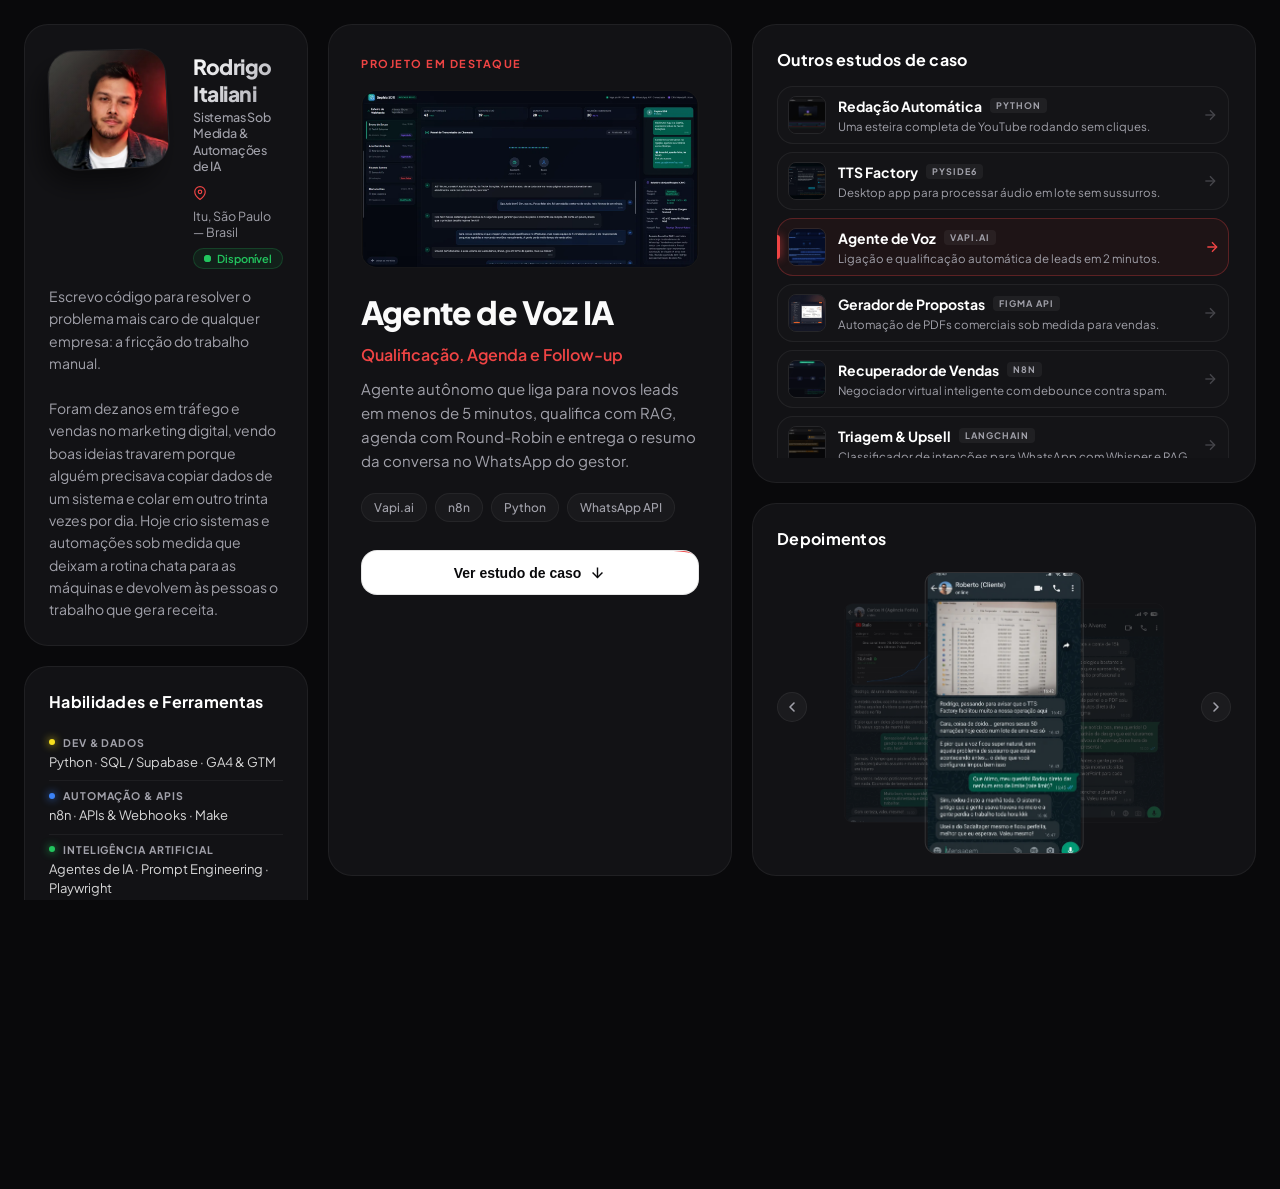
==== index.html @ a57cb8bc "cta: removidos os botoes de simulador dos cases; WhatsApp como acao unica Os 6 estudos de caso fecha" ====
<!DOCTYPE html>
<html lang="pt-BR">
<head>
    <meta charset="UTF-8">
    <meta name="viewport" content="width=device-width, initial-scale=1.0">
    <meta name="description" content="Rodrigo Italiani — desenvolvedor de automações de IA e sistemas sob medida. De Itu, São Paulo.">
    <title>Rodrigo Italiani | Automações de IA & Sistemas sob Medida</title>

    <!-- Open Graph (preview no LinkedIn, WhatsApp etc.) -->
    <meta property="og:type" content="website">
    <meta property="og:url" content="https://rodrigoitaliani.github.io/portfolio/">
    <meta property="og:title" content="Rodrigo Italiani | Automações de IA & Sistemas sob Medida">
    <meta property="og:description" content="Crio sistemas e automações que tiram o trabalho repetitivo da frente da sua equipe. Estudos de caso reais, com bastidores e métricas.">
    <meta property="og:image" content="https://rodrigoitaliani.github.io/portfolio/assets/og-image.png">
    <meta property="og:image:width" content="1200">
    <meta property="og:image:height" content="630">
    <meta property="og:locale" content="pt_BR">

    <!-- Twitter Card -->
    <meta name="twitter:card" content="summary_large_image">
    <meta name="twitter:title" content="Rodrigo Italiani | Automações de IA & Sistemas sob Medida">
    <meta name="twitter:description" content="Crio sistemas e automações que tiram o trabalho repetitivo da frente da sua equipe.">
    <meta name="twitter:image" content="https://rodrigoitaliani.github.io/portfolio/assets/og-image.png">

    <!-- Favicon -->
    <link rel="icon" type="image/svg+xml" href="assets/favicon.svg">
    <link rel="canonical" href="https://rodrigoitaliani.github.io/portfolio/">

    <!-- Google Fonts -->
    <link rel="preconnect" href="https://fonts.googleapis.com">
    <link rel="preconnect" href="https://fonts.gstatic.com" crossorigin>
    <link href="https://fonts.googleapis.com/css2?family=Plus+Jakarta+Sans:wght@300;400;500;600;700;800&display=swap" rel="stylesheet">

    <!-- Local Stylesheet -->
    <link rel="stylesheet" href="index.css">
</head>
<body>
    <!-- Subtle Animated Background Grid (Deactivated) -->
    <!-- <div class="grid-backdrop"></div> -->

    <!-- Light Pillar Background (Deactivated) -->
    <!--
    <div class="light-pillars">
        <div class="pillar"></div>
        <div class="pillar"></div>
        <div class="pillar"></div>
        <div class="pillar"></div>
        <div class="pillar"></div>
    </div>
    -->

    <!-- Letter Glitch Background -->
    <canvas id="bg-glitch-canvas" class="bg-glitch"></canvas>
    <div class="glow-effect" id="cursor-glow"></div>

    <main class="bento-container" id="main-bento">

        <!-- ================= LEFT COLUMN — QUEM SOU ================= -->
        <section class="bento-column left-column">

            <!-- Card 1: Polaroid Profile, Bio & Origin -->
            <div class="bento-card card-profile" id="card-profile">
                <div class="profile-top">
                    <div class="ios-avatar-wrapper">
                        <img src="assets/avatar.webp" alt="Rodrigo Italiani" class="ios-avatar" id="img-avatar" width="400" height="400">
                        <div class="ios-avatar-gloss"></div>
                    </div>
                    <div class="profile-headline">
                        <h1 class="profile-name">Rodrigo Italiani</h1>
                        <p class="profile-tagline">Sistemas Sob Medida &amp; Automações de IA</p>
                        <div class="profile-origin">
                            <svg class="icon-pin" viewBox="0 0 24 24" fill="none" stroke="currentColor" stroke-width="2">
                                <path d="M21 10c0 7-9 13-9 13s-9-6-9-13a9 9 0 0 1 18 0z"></path>
                                <circle cx="12" cy="10" r="3"></circle>
                            </svg>
                            <span>Itu, São Paulo — Brasil</span>
                            <span class="availability-badge" id="badge-avail">
                                <span class="pulse-dot"></span>
                                Disponível
                            </span>
                        </div>
                    </div>
                </div>
                <p class="profile-bio">
                    Escrevo código para resolver o problema mais caro de qualquer empresa: a fricção do trabalho manual.
                    <br><br>
                    Foram dez anos em tráfego e vendas no marketing digital, vendo boas ideias travarem porque alguém precisava copiar dados de um sistema e colar em outro trinta vezes por dia. Hoje crio sistemas e automações sob medida que deixam a rotina chata para as máquinas e devolvem às pessoas o trabalho que gera receita.
                </p>
            </div>

            <!-- Card 2: Skills & Stack (direto, sem barrinhas) -->
            <div class="bento-card card-skills" id="card-skills">
                <div class="card-head">
                    <h3 class="card-title">Habilidades e Ferramentas</h3>
                </div>
                <div class="skills-rows">
                    <div class="skill-row">
                        <span class="skill-row-label"><span class="skill-dot" style="--dot: #F7DF1E;"></span>Dev &amp; Dados</span>
                        <span class="skill-row-items">Python · SQL / Supabase · GA4 &amp; GTM</span>
                    </div>
                    <div class="skill-row">
                        <span class="skill-row-label"><span class="skill-dot" style="--dot: #3B82F6;"></span>Automação &amp; APIs</span>
                        <span class="skill-row-items">n8n · APIs &amp; Webhooks · Make</span>
                    </div>
                    <div class="skill-row">
                        <span class="skill-row-label"><span class="skill-dot" style="--dot: #22C55E;"></span>Inteligência Artificial</span>
                        <span class="skill-row-items">Agentes de IA · Prompt Engineering · Playwright</span>
                    </div>
                </div>
            </div>

            <!-- Card 3: CTA — contato direto -->
            <div class="bento-card card-cta" id="card-cta">
                <h3 class="cta-title">Quer automatizar sua operação?</h3>
                <p class="cta-subtitle">Pare de desperdiçar horas com tarefas repetitivas. Me chama.</p>
                <div class="cta-actions">
                    <a href="https://wa.me/5511987429611" target="_blank" rel="noopener noreferrer" class="btn btn-premium btn-premium-green" id="btn-wa">
                        <canvas class="btn-matrix-canvas" id="wa-btn-canvas"></canvas>
                        <div class="btn-vignette"></div>
                        <svg class="btn-border-svg" viewBox="0 0 100 100" preserveAspectRatio="none">
                            <rect x="0" y="0" width="100%" height="100%" rx="12" fill="none" pathLength="100" />
                        </svg>
                        <span class="btn-content">
                            <svg class="icon-btn" viewBox="0 0 24 24" fill="currentColor">
                                <path d="M17.472 14.382c-.297-.149-1.758-.867-2.03-.967-.273-.099-.471-.148-.67.15-.197.297-.767.966-.94 1.164-.173.199-.347.223-.644.075-.297-.15-1.255-.463-2.39-1.475-.883-.788-1.48-1.761-1.653-2.059-.173-.297-.018-.458.13-.606.134-.133.298-.347.446-.52.149-.174.198-.298.298-.497.099-.198.05-.371-.025-.52-.075-.149-.669-1.612-.916-2.207-.242-.579-.487-.5-.669-.51-.173-.008-.371-.01-.57-.01-.198 0-.52.074-.792.372-.272.297-1.04 1.016-1.04 2.479 0 1.462 1.065 2.875 1.213 3.074.149.198 2.096 3.2 5.077 4.487.709.306 1.262.489 1.694.625.712.227 1.36.195 1.871.118.571-.085 1.758-.719 2.006-1.413.248-.694.248-1.289.173-1.413-.074-.124-.272-.198-.57-.347m-5.421 7.403h-.004a9.87 9.87 0 01-5.031-1.378l-.361-.214-3.741.982.998-3.648-.235-.374a9.86 9.86 0 01-1.51-5.26c.001-5.45 4.436-9.884 9.888-9.884 2.64 0 5.122 1.03 6.988 2.898a9.825 9.825 0 012.893 6.994c-.003 5.45-4.437 9.884-9.885 9.884m8.413-18.297A11.815 11.815 0 0012.05 0C5.495 0 .16 5.335.157 11.892c0 2.096.547 4.142 1.588 5.945L0 24l6.335-1.662c1.746.953 3.71 1.455 5.703 1.456h.008c6.554 0 11.89-5.335 11.893-11.893a11.821 11.821 0 00-3.48-8.413z"></path>
                            </svg>
                            Conversar no WhatsApp
                        </span>
                    </a>
                    <div class="cta-secondary">
                        <a href="mailto:rodrigoitaliani@gmail.com" class="btn btn-ghost" id="btn-email-cta">
                            <svg class="icon-btn" viewBox="0 0 24 24" fill="none" stroke="currentColor" stroke-width="2">
                                <rect x="2" y="4" width="20" height="16" rx="2"></rect>
                                <path d="m22 7-10 5L2 7"></path>
                            </svg>
                            E-mail
                        </a>
                        <a href="https://www.linkedin.com/in/rodrigo-italiani/" target="_blank" rel="noopener noreferrer" class="btn btn-ghost" id="btn-linkedin">
                            <svg class="icon-btn" viewBox="0 0 24 24" fill="currentColor">
                                <path d="M19 0h-14c-2.761 0-5 2.239-5 5v14c0 2.761 2.239 5 5 5h14c2.762 0 5-2.239 5-5v-14c0-2.761-2.238-5-5-5zm-11 19h-3v-11h3v11zm-1.5-12.268c-.966 0-1.75-.779-1.75-1.75s.784-1.75 1.75-1.75 1.75.779 1.75 1.75-.784 1.75-1.75 1.75zm13.5 12.268h-3v-5.604c0-3.368-4-3.113-4 0v5.604h-3v-11h3v1.765c1.396-2.586 7-2.777 7 2.476v6.759z"></path>
                            </svg>
                            LinkedIn
                        </a>
                    </div>
                </div>
            </div>

        </section>

        <!-- ================= MIDDLE COLUMN (CANVAS) ================= -->
        <section class="bento-column middle-column">

            <!-- Main Interactive Canvas Card -->
            <div class="bento-card card-showcase" id="card-showcase">

                <!-- 1. FEATURED SHOWCASE VIEWER (Default State) -->
                <div class="showcase-content-wrapper" id="showcase-viewer">
                    <div class="showcase-tag">PROJETO EM DESTAQUE</div>

                    <div class="showcase-body">
                        <div class="showcase-visual img-zoom-wrapper">
                            <img src="assets/agente_sdr.webp" alt="Agente de Voz IA UI Mockup" id="showcase-hero-img" class="hero-showcase-img">
                            <div class="zoom-overlay-btn">
                                <svg viewBox="0 0 24 24" fill="none" stroke="currentColor" stroke-width="2" stroke-linecap="round" stroke-linejoin="round"><circle cx="11" cy="11" r="8"></circle><line x1="21" y1="21" x2="16.65" y2="16.65"></line><line x1="11" y1="8" x2="11" y2="14"></line><line x1="8" y1="11" x2="14" y2="11"></line></svg>
                            </div>
                        </div>

                        <div class="showcase-info">
                            <h2 class="showcase-title" id="showcase-title">Agente de Voz IA</h2>
                            <p class="showcase-subtitle" id="showcase-subtitle">Qualificação, Agenda e Follow-up</p>
                            <p class="showcase-desc" id="showcase-desc">
                                Agente autônomo que liga para novos leads em menos de 5 minutos, qualifica com RAG, agenda com Round-Robin e entrega o resumo da conversa no WhatsApp do gestor.
                            </p>

                            <div class="showcase-meta">
                                <span class="meta-pill" id="meta-tech1">Vapi.ai</span>
                                <span class="meta-pill" id="meta-tech2">n8n</span>
                                <span class="meta-pill" id="meta-tech3">Python</span>
                                <span class="meta-pill" id="meta-tech4">WhatsApp API</span>
                            </div>

                            <button class="btn btn-premium btn-premium-red" id="btn-open-case" data-current-project="agente_sdr">
                                <canvas class="btn-matrix-canvas" id="case-btn-canvas"></canvas>
                                <div class="btn-vignette"></div>
                                <svg class="btn-border-svg" viewBox="0 0 100 100" preserveAspectRatio="none">
                                    <rect x="0" y="0" width="100%" height="100%" rx="12" fill="none" pathLength="100" />
                                </svg>
                                <span class="btn-content">
                                    Ver estudo de caso
                                    <svg class="icon-arrow" viewBox="0 0 24 24" fill="none" stroke="currentColor" stroke-width="2">
                                        <line x1="12" y1="5" x2="12" y2="19"></line>
                                        <polyline points="5 12 12 19 19 12"></polyline>
                                    </svg>
                                </span>
                            </button>
                        </div>
                    </div>
                </div>

                <!-- 2. CASE STUDY READER (Expanded State - Substack Style) -->
                <div class="case-study-reader" id="case-study-reader" style="display: none;">
                    <div class="reader-header">
                        <button class="btn-back" id="btn-close-case">
                            <svg class="icon-back" viewBox="0 0 24 24" fill="none" stroke="currentColor" stroke-width="2.5">
                                <line x1="19" y1="12" x2="5" y2="12"></line>
                                <polyline points="12 19 5 12 12 5"></polyline>
                            </svg>
                            Voltar ao painel
                        </button>
                        <span class="reader-publication">Estudos de Caso • Rodrigo</span>
                    </div>

                    <article class="reader-article" id="reader-article-content">
                        <!-- Case Study Content Injected Dynamically by JS from Templates below -->
                    </article>
                </div>

            </div>

        </section>

        <!-- ================= RIGHT COLUMN — PROVA ================= -->
        <section class="bento-column right-column">

            <!-- Card 4: Other Case Studies Directory -->
            <div class="bento-card card-projects-list" id="card-projects-list">
                <h3 class="card-title">Outros estudos de caso</h3>

                <div class="projects-feed">

                    <!-- Item 0: Redação de YouTube -->
                    <div class="project-item" data-project-id="redacao_youtube" id="item-redacao">
                        <div class="project-thumb">
                            <img src="assets/narrator_bot.webp" loading="lazy" decoding="async" alt="Thumbnail Redação de YouTube">
                            <div class="thumb-glow" style="--thumb-color: #10B981;"></div>
                        </div>
                        <div class="project-meta-info">
                            <div class="project-header">
                                <h4 class="project-name">Redação Automática</h4>
                                <span class="project-microtag">Python</span>
                            </div>
                            <p class="project-summary">Uma esteira completa de YouTube rodando sem cliques.</p>
                        </div>
                        <svg class="project-arrow" viewBox="0 0 24 24" fill="none" stroke="currentColor" stroke-width="2">
                            <line x1="5" y1="12" x2="19" y2="12"></line>
                            <polyline points="12 5 19 12 12 19"></polyline>
                        </svg>
                    </div>

                    <!-- Item 1: TTS Factory -->
                    <div class="project-item" data-project-id="tts_factory" id="item-tts">
                        <div class="project-thumb">
                            <img src="assets/tts_factory.webp" loading="lazy" decoding="async" alt="Thumbnail TTS Factory">
                            <div class="thumb-glow" style="--thumb-color: #EF4444;"></div>
                        </div>
                        <div class="project-meta-info">
                            <div class="project-header">
                                <h4 class="project-name">TTS Factory</h4>
                                <span class="project-microtag">PySide6</span>
                            </div>
                            <p class="project-summary">Desktop app para processar áudio em lote sem sussurros.</p>
                        </div>
                        <svg class="project-arrow" viewBox="0 0 24 24" fill="none" stroke="currentColor" stroke-width="2">
                            <line x1="5" y1="12" x2="19" y2="12"></line>
                            <polyline points="12 5 19 12 12 19"></polyline>
                        </svg>
                    </div>

                    <!-- Item 2: Agente de Voz SDR (Active by default) -->
                    <div class="project-item active" data-project-id="agente_sdr" id="item-narrator">
                        <div class="project-thumb">
                            <img src="assets/agente_sdr.webp" loading="lazy" decoding="async" alt="Thumbnail Agente de Voz SDR">
                            <div class="thumb-glow" style="--thumb-color: #3B82F6;"></div>
                        </div>
                        <div class="project-meta-info">
                            <div class="project-header">
                                <h4 class="project-name">Agente de Voz</h4>
                                <span class="project-microtag">Vapi.ai</span>
                            </div>
                            <p class="project-summary">Ligação e qualificação automática de leads em 2 minutos.</p>
                        </div>
                        <svg class="project-arrow" viewBox="0 0 24 24" fill="none" stroke="currentColor" stroke-width="2">
                            <line x1="5" y1="12" x2="19" y2="12"></line>
                            <polyline points="12 5 19 12 12 19"></polyline>
                        </svg>
                    </div>

                    <!-- Item 3: Gerador de Propostas -->
                    <div class="project-item" data-project-id="gerador_propostas" id="item-propostas">
                        <div class="project-thumb">
                            <img src="assets/gerador_propostas.webp" loading="lazy" decoding="async" alt="Thumbnail Gerador de Propostas">
                            <div class="thumb-glow" style="--thumb-color: #F24E1E;"></div>
                        </div>
                        <div class="project-meta-info">
                            <div class="project-header">
                                <h4 class="project-name">Gerador de Propostas</h4>
                                <span class="project-microtag">Figma API</span>
                            </div>
                            <p class="project-summary">Automação de PDFs comerciais sob medida para vendas.</p>
                        </div>
                        <svg class="project-arrow" viewBox="0 0 24 24" fill="none" stroke="currentColor" stroke-width="2">
                            <line x1="5" y1="12" x2="19" y2="12"></line>
                            <polyline points="12 5 19 12 12 19"></polyline>
                        </svg>
                    </div>

                    <!-- Item 4: Recuperador Inteligente de Vendas Abandonadas -->
                    <div class="project-item" data-project-id="recuperador_vendas" id="item-recuperador">
                        <div class="project-thumb">
                            <img src="assets/recuperador_vendas.webp" loading="lazy" decoding="async" alt="Thumbnail Recuperador de Vendas">
                            <div class="thumb-glow" style="--thumb-color: #EF4444;"></div>
                        </div>
                        <div class="project-meta-info">
                            <div class="project-header">
                                <h4 class="project-name">Recuperador de Vendas</h4>
                                <span class="project-microtag">n8n</span>
                            </div>
                            <p class="project-summary">Negociador virtual inteligente com debounce contra spam.</p>
                        </div>
                        <svg class="project-arrow" viewBox="0 0 24 24" fill="none" stroke="currentColor" stroke-width="2">
                            <line x1="5" y1="12" x2="19" y2="12"></line>
                            <polyline points="12 5 19 12 12 19"></polyline>
                        </svg>
                    </div>

                    <!-- Item 5: IA de Triagem de Suporte e Upsell -->
                    <div class="project-item" data-project-id="ia_suporte_upsell" id="item-suporte">
                        <div class="project-thumb">
                            <img src="assets/ia_suporte_upsell.webp" loading="lazy" decoding="async" alt="Thumbnail IA de Triagem e Upsell">
                            <div class="thumb-glow" style="--thumb-color: #F59E0B;"></div>
                        </div>
                        <div class="project-meta-info">
                            <div class="project-header">
                                <h4 class="project-name">Triagem &amp; Upsell</h4>
                                <span class="project-microtag">LangChain</span>
                            </div>
                            <p class="project-summary">Classificador de intenções para WhatsApp com Whisper e RAG.</p>
                        </div>
                        <svg class="project-arrow" viewBox="0 0 24 24" fill="none" stroke="currentColor" stroke-width="2">
                            <line x1="5" y1="12" x2="19" y2="12"></line>
                            <polyline points="12 5 19 12 12 19"></polyline>
                        </svg>
                    </div>

                </div>
            </div>

            <!-- Card 5: Testimonials Carousel (prints reais) -->
            <div class="bento-card card-testimonials" id="card-testimonials">
                <div class="card-head">
                    <h3 class="card-title">Depoimentos</h3>
                </div>

                <!--
                  Para adicionar/trocar um depoimento: duplique um ".testi-slide" com
                  <img src="assets/depoimento_N.webp" alt="..." loading="lazy">.
                  Prints verticais aparecem inteiros (object-fit: contain). Clique no central abre o lightbox.
                -->
                <div class="testi-carousel" id="testi-carousel" aria-label="Carrossel de depoimentos">
                    <button class="testi-nav" id="testi-prev" aria-label="Depoimento anterior">
                        <svg viewBox="0 0 24 24" fill="none" stroke="currentColor" stroke-width="2.4" stroke-linecap="round" stroke-linejoin="round"><polyline points="15 18 9 12 15 6"></polyline></svg>
                    </button>
                    <div class="testi-stage" id="testi-stage">
                        <div class="testi-slide">
                            <img src="assets/depoimento_1.webp" alt="Depoimento de cliente 1" loading="lazy">
                        </div>
                        <div class="testi-slide">
                            <img src="assets/depoimento_2.webp" alt="Depoimento de cliente 2" loading="lazy">
                        </div>
                        <div class="testi-slide">
                            <img src="assets/depoimento_3.webp" alt="Depoimento de cliente 3" loading="lazy">
                        </div>
                        <div class="testi-slide">
                            <img src="assets/depoimento_4.webp" alt="Depoimento de cliente 4" loading="lazy">
                        </div>
                    </div>
                    <button class="testi-nav" id="testi-next" aria-label="Próximo depoimento">
                        <svg viewBox="0 0 24 24" fill="none" stroke="currentColor" stroke-width="2.4" stroke-linecap="round" stroke-linejoin="round"><polyline points="9 18 15 12 9 6"></polyline></svg>
                    </button>
                </div>
            </div>

        </section>

    </main>

    <!-- ================= LIGHTBOX (depoimentos ampliados) ================= -->
    <div class="lightbox" id="lightbox" aria-hidden="true">
        <button class="lightbox-close" id="lightbox-close" aria-label="Fechar">&times;</button>
        <img src="" alt="Depoimento ampliado" id="lightbox-img">
    </div>

    <!-- ================= FLOATING QUICK CONTACT (mobile speed-dial) ================= -->
    <div class="fab-contact" id="fab-contact">
        <div class="fab-actions">
            <a href="https://www.linkedin.com/in/rodrigo-italiani/" target="_blank" rel="noopener noreferrer" class="fab-action fab-linkedin">
                <svg viewBox="0 0 24 24" fill="currentColor"><path d="M19 0h-14c-2.761 0-5 2.239-5 5v14c0 2.761 2.239 5 5 5h14c2.762 0 5-2.239 5-5v-14c0-2.761-2.238-5-5-5zm-11 19h-3v-11h3v11zm-1.5-12.268c-.966 0-1.75-.779-1.75-1.75s.784-1.75 1.75-1.75 1.75.779 1.75 1.75-.784 1.75-1.75 1.75zm13.5 12.268h-3v-5.604c0-3.368-4-3.113-4 0v5.604h-3v-11h3v1.765c1.396-2.586 7-2.777 7 2.476v6.759z"></path></svg>
                LinkedIn
            </a>
            <a href="mailto:rodrigoitaliani@gmail.com" class="fab-action fab-email">
                <svg viewBox="0 0 24 24" fill="none" stroke="currentColor" stroke-width="2"><rect x="2" y="4" width="20" height="16" rx="2"></rect><path d="m22 7-10 5L2 7"></path></svg>
                E-mail
            </a>
            <a href="https://wa.me/5511987429611" target="_blank" rel="noopener noreferrer" class="fab-action fab-whatsapp">
                <svg viewBox="0 0 24 24" fill="currentColor"><path d="M17.472 14.382c-.297-.149-1.758-.867-2.03-.967-.273-.099-.471-.148-.67.15-.197.297-.767.966-.94 1.164-.173.199-.347.223-.644.075-.297-.15-1.255-.463-2.39-1.475-.883-.788-1.48-1.761-1.653-2.059-.173-.297-.018-.458.13-.606.134-.133.298-.347.446-.52.149-.174.198-.298.298-.497.099-.198.05-.371-.025-.52-.075-.149-.669-1.612-.916-2.207-.242-.579-.487-.5-.669-.51-.173-.008-.371-.01-.57-.01-.198 0-.52.074-.792.372-.272.297-1.04 1.016-1.04 2.479 0 1.462 1.065 2.875 1.213 3.074.149.198 2.096 3.2 5.077 4.487.709.306 1.262.489 1.694.625.712.227 1.36.195 1.871.118.571-.085 1.758-.719 2.006-1.413.248-.694.248-1.289.173-1.413-.074-.124-.272-.198-.57-.347m-5.421 7.403h-.004a9.87 9.87 0 01-5.031-1.378l-.361-.214-3.741.982.998-3.648-.235-.374a9.86 9.86 0 01-1.51-5.26c.001-5.45 4.436-9.884 9.888-9.884 2.64 0 5.122 1.03 6.988 2.898a9.825 9.825 0 012.893 6.994c-.003 5.45-4.437 9.884-9.885 9.884m8.413-18.297A11.815 11.815 0 0012.05 0C5.495 0 .16 5.335.157 11.892c0 2.096.547 4.142 1.588 5.945L0 24l6.335-1.662c1.746.953 3.71 1.455 5.703 1.456h.008c6.554 0 11.89-5.335 11.893-11.893a11.821 11.821 0 00-3.48-8.413z"></path></svg>
                WhatsApp
            </a>
        </div>
        <button class="fab-toggle" id="fab-toggle" aria-label="Contato rápido" aria-expanded="false">
            <svg class="fab-icon-open" viewBox="0 0 24 24" fill="none" stroke="currentColor" stroke-width="2" stroke-linecap="round" stroke-linejoin="round"><path d="M21 11.5a8.38 8.38 0 0 1-.9 3.8 8.5 8.5 0 0 1-7.6 4.7 8.38 8.38 0 0 1-3.8-.9L3 21l1.9-5.7a8.38 8.38 0 0 1-.9-3.8 8.5 8.5 0 0 1 4.7-7.6 8.38 8.38 0 0 1 3.8-.9h.5a8.48 8.48 0 0 1 8 8v.5z"></path></svg>
            <svg class="fab-icon-close" viewBox="0 0 24 24" fill="none" stroke="currentColor" stroke-width="2.4" stroke-linecap="round" stroke-linejoin="round"><line x1="18" y1="6" x2="6" y2="18"></line><line x1="6" y1="6" x2="18" y2="18"></line></svg>
        </button>
    </div>

    <!-- ================= CASE STUDIES TEMPLATES (HTML only, for JS rendering) ================= -->

    <!-- Template 0: Redação de YouTube -->
    <template id="template-case-redacao_youtube">
        <h2 class="article-title">Uma redação de YouTube rodando com zero pessoas (e o que eu aprendi fazendo essa loucura)</h2>
        <div class="article-meta">Estudo de Caso • Automação de Conteúdo • 6 min de leitura</div>

        <p>Se você já tentou manter um canal ativo no YouTube, sabe que o processo é um moedor de carne. Antes do vídeo ir pro ar, tem que acontecer um monte de coisa chata ao mesmo tempo. Você precisa minerar o tema, escrever um roteiro que preste, gravar a narração, caçar ou gerar imagens que façam sentido, jogar tudo numa timeline, rezar pro editor não travar e, depois de tudo, ainda ler os comentários pra ver se alguém xingou sua mãe.</p>

        <p>Geralmente, isso é trabalho para uma redação de cinco ou seis pessoas. Só que eu fazia tudo isso sozinho, três vezes por semana, no grito.</p>

        <p>Obviamente, minha cabeça pifou. Eu estava quase pirando, sem grana para contratar uma equipe e cansado de passar madrugadas arrastando faixa de áudio em timeline de editor. Então fiz o que qualquer programador teimoso faria: comecei a escrever scripts em Python para automatizar minhas próprias tarefas. O resultado foi um monstro que hoje roda sozinho enquanto eu cuido da minha vida.</p>

        <h3>1. Limpando a matéria-prima (Chega de copiar e colar)</h3>
        <p>A primeira parte chata era a pesquisa. Passar horas copiando transcrições de vídeos de referência, limpando formatação quebrada e organizando tudo no Bloco de Notas é um trabalho burro.</p>
        <p>Montei um script simples. Agora, eu só jogo uma lista de links lá dentro. O sistema puxa o áudio, extrai a transcrição de tudo de uma vez, limpa o lixo e me entrega a matéria-prima mastigada. Aquela tarde inteira que eu perdia fazendo trabalho de estagiário virou um processo de 30 segundos em background.</p>

        <h3>2. O Creative Writer e a técnica do "Bathetic Drop"</h3>
        <p>Roteiro escrito por IA pura é insuportável. Você abre o ChatGPT, pede um roteiro e ele te cospe aquele texto engessado que parece panfleto de imobiliária ou post chato de LinkedIn corporativo. <em>"Em um mundo cada vez mais digital..."</em> — convenhamos, ninguém aguenta isso. O espectador fecha o vídeo nos primeiros 5 segundos.</p>
        <p>Para contornar isso, criei um agente em Python (o <strong>Creative Writer</strong>) rodando com a API do Gemini, mas enchi o bicho de regras de copywriting humano:</p>
        <ul>
            <li><strong>Bathetic Drop</strong>: É um truque narrativo onde o roteiro constrói um clima super dramático e sério para, de repente, dar uma rasteira no espectador com uma quebra irônica ou uma piada meio cínica. Mantém o cérebro da pessoa acordado.</li>
            <li><strong>Frases Curtas (Audio-First)</strong>: Roteiro de vídeo é feito para ser ouvido, não lido. O agente escreve com pausas pensadas para a respiração da voz sintética, sem palavras difíceis ou construções simétricas perfeitas.</li>
        </ul>

        <h3>3. A batalha contra o "bug do sussurro" no áudio</h3>
        <p>A narração foi o meu maior quebra-cabeça. Eu queria usar as vozes ultra-realistas do Gemini, mas caí em duas armadilhas: a API bloqueia quem manda o roteiro inteiro de uma vez (rate limit) e, de vez em quando, a IA simplesmente cismava em sussurrar o roteiro, parecendo um psicopata de filme de terror gótico.</p>
        <p>Pra domar esse comportamento, criei um programinha desktop em <strong>PySide6 e SQLite</strong> chamado <strong>TTS Factory</strong>.</p>
        <ul>
            <li><strong>Chunking Semântico</strong>: Fatia o roteiro em pedaços pequenos de 400 palavras para não engasgar.</li>
            <li><strong>Delay Cirúrgico</strong>: Enfia um delay de 35 segundos entre cada pedaço. É o tempo exato para respeitar o limite da API sem nunca tomar um bloqueio na testa.</li>
            <li><strong>Prompt Anti-Sussurro</strong>: Injeta uma instrução de sistema em inglês (<em>“Read aloud in a cynical and friendly manner. Do not whisper.”</em>), usando a voz <em>Sadaltager</em> e temperatura em 1.4 para simular as oscilações naturais da fala.</li>
        </ul>

        <h3>4. Playwright para automatizar o que "não dava" para automatizar</h3>
        <p>Configurar a voz da IA manualmente todo santo dia é um porre. Entrar no site, fazer login no Google, selecionar a voz Sadaltager, desligar o recurso "Thinking" (para não pagar por processamento à toa) e ligar o tom "Affective" toma um tempo precioso.</p>
        <p>Para matar essa etapa, escrevi o <strong>Narrator Bot</strong> usando <strong>Playwright</strong>. É um robô que roda silenciosamente em background. Ele usa um perfil de navegador salvo localmente, entra no AI Studio, faz os cliques chatos em milissegundos, cola o roteiro gerado pelo Creative Writer, baixa o áudio e fecha a janela.</p>

        <h3>5. Imagens com a mesma cara e montagem sem abrir o Premiere</h3>
        <p>Canais de IA costumam parecer uma colcha de retalhos horrorosa. Uma foto realista, depois um desenho 3D, depois um vetor flat. Fica muito amador.</p>
        <p>No meu sistema, o agente que escreve o roteiro também cospe os prompts das imagens estruturados em JSON, forçando o mesmo estilo visual (tipo <em>vintage photographic style, grainy 35mm</em>). Todas as imagens bebem da mesma fonte estética. Depois, o <strong>FFmpeg</strong> roda um script de terminal que pega a narração, o lote de imagens geradas, a trilha sonora e costura tudo matematicamente. O vídeo sai pronto, editado e renderizado.</p>

        <h3>6. O ciclo de feedback que ninguém constrói</h3>
        <p>Fazer vídeo pro YouTube e não ouvir a audiência é jogar dinheiro no lixo. Mas convenhamos, passar horas lendo centenas de comentários para extrair dados é um saco. Fechei o ciclo de um jeito inteligente: um script roda de tempos em tempos raspando os comentários dos vídeos novos. Outro script de IA tabula esses textos e tenta entender: onde a galera cansou? O que querem ver no próximo?</p>
        <p>Toda segunda-feira de manhã, um relatório simples cai no meu e-mail dizendo o que funcionou e o que deu errado. A esteira aprende com a própria audiência. O próximo roteiro sempre nasce melhor que o anterior.</p>

        <div class="metrics-grid">
            <div class="metric-card">
                <div class="metric-value">6 → 0</div>
                <div class="metric-label">Pessoas necessárias na redação diária</div>
            </div>
            <div class="metric-card">
                <div class="metric-value">15s</div>
                <div class="metric-label">De setup manual do áudio (era 10 minutos)</div>
            </div>
            <div class="metric-card">
                <div class="metric-value">R$ 0,00</div>
                <div class="metric-label">De custo de narração em 90% dos vídeos</div>
            </div>
        </div>

        <div class="article-cta-box">
            <h4>Seu processo repetitivo deveria ser código</h4>
            <p>Seja para eliminar cliques manuais ou economizar milhares de reais na sua operação, eu crio soluções e esteiras de automação sob medida.</p>
            <div style="display: flex; gap: 12px; flex-wrap: wrap; margin-top: 15px;">
                <a href="https://wa.me/5511987429611" target="_blank" rel="noopener noreferrer" class="btn btn-primary" style="background: linear-gradient(135deg, #EF4444, #DC2626); border: none; color: #fff; box-shadow: 0 4px 15px rgba(239, 68, 68, 0.25);">Fazer meu projeto sob medida</a>
            </div>
        </div>
    </template>

    <!-- Template 1: TTS Factory -->
    <template id="template-case-tts_factory">
        <h2 class="article-title">O app desktop que doma voz de IA: sem bloqueio de API, sem sussurro, sem babá</h2>
        <div class="article-meta">Estudo de Caso • Ferramenta Desktop • 4 min de leitura</div>

        <p>Esse projeto nasceu dentro da minha esteira de YouTube (o outro estudo de caso aqui do lado). Lá, a narração era o elo mais frágil da corrente. A API de voz do Gemini trava se você manda texto demais de uma vez. E de vez em quando ela resolve sussurrar o roteiro inteiro, como um vilão de filme B.</p>

        <p>Eu precisava de áudio confiável, em lote, três vezes por semana. Babá de script não era opção. Então peguei a gambiarra que rodava no terminal e transformei num produto de verdade.</p>

        <figure class="article-figure">
            <img src="assets/tts_factory.webp" alt="Painel Desktop do TTS Factory">
            <figcaption>Interface do TTS Factory: design escuro premium feito em PySide6 rodando localmente.</figcaption>
        </figure>

        <h3>O problema, em uma frase</h3>
        <p>A API de Text-to-Speech do Gemini tem limite de requisições por minuto. E se o bloco de texto chega com quebras confusas ou pontuação estranha, o modelo começa a narrar em tom de sussurro dramático. Num canal que vive de retenção, um áudio sussurrado mata o vídeo.</p>

        <h3>O que o TTS Factory faz</h3>
        <p>Construí o aplicativo em <strong>Python, PySide6 e SQLite</strong>. Ele roda local, na máquina de quem usa, e resolve o problema em quatro frentes:</p>
        <ul>
            <li><strong>Chunking de 400 palavras:</strong> O app analisa o roteiro e o divide em blocos exatos, sem nunca cortar uma frase ao meio.</li>
            <li><strong>Delay anti-bloqueio:</strong> Um timer assíncrono espera 35 segundos entre cada bloco. Com isso, roteiros gigantes passam pela API sem esbarrar no limite uma única vez.</li>
            <li><strong>Prompt anti-sussurro:</strong> Instruções de sistema injetadas automaticamente em cada requisição seguram o tom da voz no lugar. O áudio sai claro e consistente do primeiro ao último bloco.</li>
            <li><strong>Histórico em SQLite:</strong> Cada geração fica registrada. Se a exportação falhar no bloco 17, você retoma do bloco 17, não do zero.</li>
        </ul>

        <blockquote>
            Você cola um roteiro de 10.000 palavras, clica em rodar e vai tomar um café. O arquivo sai consolidado, pronto para a edição.
        </blockquote>

        <h3>Métricas de Impacto</h3>
        <div class="metrics-grid">
            <div class="metric-card">
                <div class="metric-value">0%</div>
                <div class="metric-label">Falhas por limite de requisições</div>
            </div>
            <div class="metric-card">
                <div class="metric-value">1 clique</div>
                <div class="metric-label">Do roteiro colado ao áudio final</div>
            </div>
            <div class="metric-card">
                <div class="metric-value">10k+</div>
                <div class="metric-label">Palavras processadas por execução</div>
            </div>
        </div>

        <div class="article-cta-box">
            <h4>Tem um processo que vive quebrando na sua operação?</h4>
            <p>Eu construo a ferramenta sob medida que segura ele no lugar: desktop, web ou rodando em background, do jeito que a sua equipe precisa.</p>
            <div style="display: flex; gap: 12px; flex-wrap: wrap; margin-top: 15px;">
                <a href="https://wa.me/5511987429611" target="_blank" rel="noopener noreferrer" class="btn btn-primary" style="background: linear-gradient(135deg, #EF4444, #DC2626); border: none; color: #fff; box-shadow: 0 4px 15px rgba(239, 68, 68, 0.25);">Fazer meu projeto sob medida</a>
            </div>
        </div>
    </template>

    <!-- Template 2: Agente de Voz SDR -->
    <template id="template-case-agente_sdr">
        <h2 class="article-title">O dia em que troquei o telemarketing chato por uma IA que liga para o cliente em 2 minutos (e o inferno do "Alô... Alô?")</h2>
        <div class="article-meta">Estudo de Caso • Voice AI SDR &amp; Lead Management • 6 min de leitura</div>

        <p>Se você vende serviços ou produtos de ticket mais alto, sabe que o tempo é o seu ativo mais escasso.</p>

        <p>Se um potencial cliente preenche o formulário do seu site demonstrando interesse e você liga para ele em menos de 5 minutos, a chance de fechar o negócio é alta. Se você demorar uma hora, ele provavelmente já voltou a trabalhar, esqueceu quem você é ou fechou com o concorrente que atendeu primeiro. É a física simples da venda.</p>

        <p>O problema é que sua equipe de vendas não pode viver colada no telefone esperando o formulário apitar. Eles estão em reuniões, almoçando ou focados em fechar contratos.</p>

        <p>Para resolver essa fricção, desenhei um sistema que faz o trabalho chato e cansativo de qualificação em minutos, deixando para os humanos apenas a parte de negociar e assinar o contrato.</p>

        <figure class="article-figure">
            <img src="assets/agente_sdr.webp" alt="Interface de controle do agente de voz">
            <figcaption>Visualização integrada do fluxo: transcrições de chamada em tempo real, distribuição na agenda dos vendedores e relatórios automáticos.</figcaption>
        </figure>

        <h3>A Arquitetura do Sistema</h3>
        <p>Em vez de criar algo complexo demais para o próprio bem, dividi a engrenagem em cinco etapas diretas:</p>
        <ul>
            <li><strong>O Gatilho:</strong> Assim que o formulário do site é enviado, o <strong>n8n</strong> (que atua como os tubos de conexão dos dados) captura o lead e aciona o motor de telefonia.</li>
            <li><strong>A Ligação via Vapi.ai + Groq:</strong> A API da Vapi liga para o número do cliente em menos de 2 minutos. Usei o modelo Llama 3 rodando nos servidores da Groq para garantir que a latência (o tempo que a IA leva para processar a fala e responder) ficasse abaixo de <strong>800 milissegundos</strong>. Qualquer atraso maior do que isso faz a ligação parecer aquele delay irritante de chamada internacional de TV, e o cliente desliga na hora.</li>
            <li><strong>Qualificação RAG:</strong> A IA tem acesso a um banco de dados de conhecimento da empresa (RAG). Ela não inventa respostas. Ela explica o serviço de forma simples, ouve as necessidades do lead e avalia se ele atende aos critérios mínimos de orçamento e perfil.</li>
            <li><strong>Distribuição Round-Robin (Python):</strong> Se o lead é qualificado, o agente avisa o cliente que vai agendar um horário com um especialista. Um script em Python bate na API do Google Calendar, analisa a carga de trabalho de cada vendedor e reserva a sala de reunião no calendário do vendedor disponível da vez.</li>
            <li><strong>O Relatório de Inteligência:</strong> A gravação e a transcrição da chamada são lidas pelo Claude 3.5 Sonnet, que resume a conversa no modelo BANT (Orçamento, Autoridade, Necessidade e Tempo) e envia um relatório formatado direto no WhatsApp do dono da empresa.</li>
        </ul>

        <blockquote>
            O tempo médio para a primeira ligação após o lead entrar no site caiu para menos de 5 minutos, com latência de conversa abaixo de 800 ms.
        </blockquote>

        <h3>Os Bastidores e as Cicatrizes do Desenvolvimento</h3>
        <p>Qualquer um que diga que implementar IA de voz é "só apertar um botão" nunca tentou fazer uma rodar no mundo real. Tive que resolver três problemas que quase arruinaram o projeto:</p>
        <p><strong>1. O bug do "Alô... Alô?"</strong><br>
        Nas primeiras versões, a IA interrompia as pessoas constantemente. A detecção de voz (VAD) interpretava qualquer pausa do lead para respirar como se ele tivesse terminado de falar. O resultado era um robô atropelando a fala do cliente, parecendo um vendedor de telemarketing desesperado. Tive que aumentar o tempo de silêncio tolerado e programar a IA para injetar marcadores de escuta natural (como <em>"Aham"</em>, <em>"Entendi"</em>, e <em>"Perfeito, continue"</em>), dando ritmo e humanidade à conversa.</p>

        <p><strong>2. O inferno dos Fusos Horários</strong><br>
        No mundo da programação, tudo roda no fuso UTC (Horário de Greenwich). Quando o script agendava uma reunião para as 14h de Brasília, ela era registrada no calendário do vendedor como 17h. Vendedores perdiam reuniões e clientes ficavam esperando em salas virtuais vazias. A correção exigiu mapear rigorosamente a conversão de fuso horário em todas as pontas do Python para forçar o padrão <code>America/Sao_Paulo</code> antes de qualquer requisição.</p>

        <p><strong>3. O banimento iminente no WhatsApp</strong><br>
        Quando o sistema começou a enviar os links das reuniões por mensagens automatizadas no WhatsApp, o algoritmo da Meta começou a bloquear os números da operação. Disparos rápidos com links são o caminho mais curto para ser banido por spam. Tive que implementar um fluxo de "aquecimento" de chips, reduzir a frequência de envio e programar o script da Evolution API para incluir variações de tempo randômicas (entre 15 e 45 segundos) entre cada mensagem, simulando um humano real no teclado.</p>

        <h3>Métricas de Negócio</h3>
        <div class="metrics-grid">
            <div class="metric-card">
                <div class="metric-value">Sub-5 min</div>
                <div class="metric-label">Tempo de resposta inicial de novos leads</div>
            </div>
            <div class="metric-card">
                <div class="metric-value">&lt; 800ms</div>
                <div class="metric-label">Latência de resposta da IA na chamada</div>
            </div>
            <div class="metric-card">
                <div class="metric-value">Zero</div>
                <div class="metric-label">Esforço manual para qualificar e agendar</div>
            </div>
        </div>

        <div class="article-cta-box">
            <h4>Seu processo comercial perde leads por demora no atendimento?</h4>
            <p>Se você tem leads esfriando no seu site ou quer que seu time comercial foque apenas em reuniões qualificadas e prontas, eu desenho essa automação sob medida.</p>
            <div style="display: flex; gap: 12px; flex-wrap: wrap; margin-top: 15px;">
                <a href="https://wa.me/5511987429611" target="_blank" rel="noopener noreferrer" class="btn btn-primary" style="background: linear-gradient(135deg, #EF4444, #DC2626); border: none; color: #fff; box-shadow: 0 4px 15px rgba(239, 68, 68, 0.25);">Falar com Rodrigo no WhatsApp</a>
            </div>
        </div>
    </template>

    <!-- Template 3: Gerador de Propostas -->
    <template id="template-case-gerador_propostas">
        <h2 class="article-title">O dia em que tirei os designers da linha de produção de propostas (e as vendas passaram a fechar mais rápido)</h2>
        <div class="article-meta">Estudo de Caso • Automação de Processos Comerciais • 5 min de leitura</div>

        <p>O time de vendas é o motorista de um carro de corrida. O cliente em potencial é a linha de chegada. Quando o cliente mostra interesse real, você precisa acelerar e entregar a proposta comercial o mais rápido possível, enquanto a conversa ainda está fresca na cabeça dele.</p>

        <p>Mas em uma agência de marketing movimentada, o processo era diferente. Para gerar uma proposta em PDF que fosse visualmente atraente e personalizada, o vendedor dependia do time de design. Toda pequena alteração no escopo ou um ajuste de R$ 500 no valor final significava abrir um chamado interno. O designer precisava interromper a criação de campanhas para ajustar textos no Figma. A proposta demorava dias para ficar pronta, e o lead esfriava.</p>

        <figure class="article-figure">
            <img src="assets/gerador_propostas.webp" alt="Interface do Gerador de Propostas">
            <figcaption>O painel web integrado à API do Figma: vendedores editam dados e a automação constrói o PDF.</figcaption>
        </figure>

        <h3>O Problema: Designers atuando como digitadores de luxo</h3>
        <p>Os designers são profissionais criativos caros. Usá-los para atualizar tabelas de preços e copiar logos de clientes em slides institucionais é um desperdício de talento e dinheiro. Ao mesmo tempo, mandar uma proposta comercial feia, feita em Word, prejudicava a percepção de valor dos serviços da agência. A solução óbvia era automatizar a geração desses documentos.</p>

        <h3>A Engenharia por Trás do Gerador</h3>
        <p>Construí um sistema que une um painel de controle simples a uma ponte inteligente com o Figma. A lógica funciona em três etapas claras:</p>
        <ul>
            <li><strong>Interface Web de Entrada:</strong> Desenvolvi um painel web hospedado na nuvem interna da agência. O vendedor digita os dados do cliente, seleciona as caixas dos serviços contratados (o escopo) e faz o upload do logotipo da empresa interessada.</li>
            <li><strong>Lógica de Tratamento de Dados (Python):</strong> O script recebe o formulário, calcula os valores corretos e limpa os textos. Ele analisa as proporções da imagem do logo para garantir que ela caiba na área reservada do design sem ficar esticada ou achatada.</li>
            <li><strong>Geração Headless via Figma API:</strong> A automação injeta as variáveis no Figma usando um plugin customizado, preenche os slides com os dados do vendedor e aciona a exportação direta para PDF de alta resolução. Em 2 minutos, o arquivo está pronto para envio.</li>
        </ul>

        <blockquote>
            O vendedor altera o escopo e envia o PDF de 15 páginas enquanto ainda está na ligação com o cliente. O designer nem fica sabendo que a proposta existiu.
        </blockquote>

        <h3>Os Bastidores e as Gambiarras Necessárias</h3>
        <p>Nenhuma automação sobrevive ao primeiro contato com a realidade sem alguns ajustes. Durante o desenvolvimento, enfrentei problemas que exigiram soluções práticas:</p>
        <p><strong>A briga com os logos dos clientes:</strong> Vendedores subiam imagens de todos os formatos possíveis. Se o logo era muito vertical ou quadrado, a API do Figma esticava a imagem como se fosse um chiclete. Tive que programar uma regra em Python que identifica a proporção da imagem antes do envio e a acomoda de forma centralizada dentro de uma caixa invisível com tamanho fixo.</p>
        <p><strong>Fontes invisíveis:</strong> No servidor headless, a API do Figma às vezes falhava em renderizar as fontes customizadas da marca, substituindo-as por Arial e destruindo o layout. A solução foi forçar o carregamento de toda a árvore tipográfica no início do script de injeção de texto.</p>
        <p><strong>A ansiedade do comercial:</strong> A renderização completa do PDF de alta resolução demorava cerca de 15 segundos. Para evitar que os vendedores clicassem repetidamente em "Gerar" achando que o sistema tinha travado, inseri uma barra de carregamento e mensagens bem-humoradas na tela.</p>

        <h3>Resultados Comerciais Reais</h3>
        <div class="metrics-grid">
            <div class="metric-card">
                <div class="metric-value">2 min</div>
                <div class="metric-label">Tempo de geração de proposta (era 45 minutos)</div>
            </div>
            <div class="metric-card">
                <div class="metric-value">Zero</div>
                <div class="metric-label">Chamados de suporte abertos para os designers</div>
            </div>
            <div class="metric-card">
                <div class="metric-value">100%</div>
                <div class="metric-label">De propostas enviadas no padrão visual da marca</div>
            </div>
        </div>

        <div class="article-cta-box">
            <h4>Sua equipe comercial perde tempo com tarefas repetitivas?</h4>
            <p>Se você tem vendedores gastando horas editando documentos ou esperando designers para enviar propostas, eu resolvo esse atrito com automações e painéis sob medida.</p>
            <div style="display: flex; gap: 12px; flex-wrap: wrap; margin-top: 15px;">
                <a href="https://wa.me/5511987429611" target="_blank" rel="noopener noreferrer" class="btn btn-primary" style="background: linear-gradient(135deg, #EF4444, #DC2626); border: none; color: #fff; box-shadow: 0 4px 15px rgba(239, 68, 68, 0.25);">Fazer meu projeto de automação comercial</a>
            </div>
        </div>
    </template>

    <!-- Template 4: Recuperador de Vendas -->
    <template id="template-case-recuperador_vendas">
        <h2 class="article-title">O agente que resgata vendas perdidas no checkout (e a dor de cabeça de impedir que ele seja inconveniente)</h2>
        <div class="article-meta">Estudo de Caso • Automação de Recuperação de Vendas • 5 min de leitura</div>

        <p>Seja você o dono de um e-commerce ou um infoprodutor, a matemática do carrinho de compras é sempre cruel. Você paga caro em anúncios para levar 100 pessoas até o seu site. Dessas, talvez 10 cliquem no botão de comprar, e 7 delas vão abandonar a tela na hora de passar o cartão.</p>

        <p>O dinheiro estava quase no seu caixa, mas ficou na mesa.</p>

        <p>A maioria das empresas tenta resolver isso enviando sequências automáticas de e-mail e WhatsApp. Mas as pessoas não são bobas. Elas sabem que aquela mensagem "Ei, notei que você esqueceu algo no carrinho!" é um robô genérico. Elas ignoram.</p>

        <p>Para consertar esse vazamento de receita, construí um sistema de recuperação que age como um negociador virtual: ele entende o contexto do porquê a compra falhou antes de mandar qualquer mensagem.</p>

        <figure class="article-figure">
            <img src="assets/recuperador_vendas.webp" alt="Painel do Recuperador de Vendas">
            <figcaption>Métricas de conversão de carrinho e status do webhook n8n conectado ao banco Supabase.</figcaption>
        </figure>

        <h3>A Arquitetura do Sistema</h3>
        <p>Estruturei a automação em quatro pilares:</p>
        <ul>
            <li><strong>O Gatilho (Webhook):</strong> Assim que a plataforma de pagamento (Hotmart, Shopify, Stripe) detecta um carrinho abandonado ou um cartão recusado, ela envia um aviso silencioso para o <strong>n8n</strong>.</li>
            <li><strong>O Banco de Memória (Supabase):</strong> O n8n cruza o e-mail ou telefone do cliente com um banco de dados em <strong>PostgreSQL (Supabase)</strong>. Ele verifica: Essa pessoa já comprou antes? Ela já tentou passar o cartão nos últimos 10 minutos?</li>
            <li><strong>O Cérebro (Gemini Pro):</strong> O contexto é enviado para a IA. Se o cartão foi recusado por falta de limite, a IA aborda o cliente oferecendo um Pix parcelado. Se foi só abandono, a IA pergunta se restou alguma dúvida técnica sobre o produto.</li>
            <li><strong>O Carteiro (Evolution API):</strong> A mensagem chega no WhatsApp do cliente como texto normal, sem parecer telemarketing, abrindo uma conversa real. Se a negociação ficar muito complexa, o bot paralisa e transfere o chat para um vendedor humano.</li>
        </ul>

        <blockquote>
            O robô entende a causa da falha e propõe a melhor alternativa financeira. A conversa é fluida, sem a frieza dos templates tradicionais.
        </blockquote>

        <h3>As Cicatrizes do Mundo Real (Bugs e Correções)</h3>
        <p>Construir isso me ensinou que IAs podem ser muito inconvenientes se não houver lógica rígida de negócios em volta delas:</p>
        <p><strong>O bug da "Metralhadora de Mensagens"</strong><br>
        No começo, se um cliente ansioso tentasse passar 3 cartões diferentes que estavam sem limite num intervalo de 2 minutos, a plataforma disparava 3 webhooks. O robô obedecia e mandava 3 mensagens idênticas no WhatsApp da pessoa ao mesmo tempo. Era o pesadelo do spam. Tive que implementar um sistema de <em>lock</em> (debounce) de 15 minutos no banco de dados. Se o número já recebeu uma mensagem, a automação bloqueia novos envios para não irritar o comprador.</p>

        <p><strong>Respostas burras para erros genéricos</strong><br>
        Às vezes o gateway de pagamento devolve um erro genérico apenas porque o cliente fechou a aba. O robô chegava dizendo "Vi que seu cartão foi recusado", e o cliente ficava furioso dizendo "Eu nem cheguei a digitar o cartão!". Passei a mapear rigorosamente os códigos HTTP de erro para garantir que a IA não "alucinasse" motivos de recusa inexistentes.</p>

        <h3>O que o sistema garante</h3>
        <div class="metrics-grid">
            <div class="metric-card">
                <div class="metric-value">15 min</div>
                <div class="metric-label">Debounce lock de segurança contra disparos múltiplos</div>
            </div>
            <div class="metric-card">
                <div class="metric-value">100%</div>
                <div class="metric-label">De mapeamento de códigos HTTP do gateway</div>
            </div>
            <div class="metric-card">
                <div class="metric-value">Zero</div>
                <div class="metric-label">Mensagens duplicadas enviadas aos compradores</div>
            </div>
        </div>

        <div class="article-cta-box">
            <h4>Seu checkout tem faturamento sendo deixado na mesa?</h4>
            <p>Se você quer resgatar clientes com uma abordagem que respeita o lead em vez de spammar, eu crio a engrenagem certa de recuperação.</p>
            <div style="display: flex; gap: 12px; flex-wrap: wrap; margin-top: 15px;">
                <a href="https://wa.me/5511987429611" target="_blank" rel="noopener noreferrer" class="btn btn-primary" style="background: linear-gradient(135deg, #EF4444, #DC2626); border: none; color: #fff; box-shadow: 0 4px 15px rgba(239, 68, 68, 0.25);">Recuperar minhas vendas</a>
            </div>
        </div>
    </template>

    <!-- Template 5: IA de Triagem de Suporte e Upsell -->
    <template id="template-case-ia_suporte_upsell">
        <h2 class="article-title">Transformando o suporte que custa dinheiro em uma máquina de fechar vendas escondidas</h2>
        <div class="article-meta">Estudo de Caso • Triagem de Suporte &amp; Upsell Inteligente • 5 min de leitura</div>

        <p>Qualquer negócio que cresce esbarra no gargalo do atendimento. Seu time comercial quer focar em quem tem dinheiro na mão para comprar, mas o WhatsApp da empresa fica inundado de mensagens como <em>"qual o link do portal?"</em> ou <em>"meu pedido atrasou"</em>.</p>

        <p>O resultado é péssimo: o cliente do suporte fica frustrado pela demora, e o lead quente que queria comprar um serviço premium esfria enquanto o vendedor responde dúvidas operacionais.</p>

        <p>O mercado tentou resolver isso com aqueles menus robóticos terríveis de <em>"Digite 1 para Suporte, Digite 2 para Vendas"</em>. Ninguém gosta de falar com aquilo.</p>

        <p>Para resolver o atrito de vez, criei um "Porteiro Inteligente". Uma IA que lê tudo o que chega, resolve a burocracia instantaneamente e, se sentir cheiro de dinheiro, entrega a bola na mão do artilheiro (o vendedor humano).</p>

        <figure class="article-figure">
            <img src="assets/ia_suporte_upsell.webp" alt="Interface de Monitoramento de Suporte e Handoff">
            <figcaption>Visão unificada das triagens de suporte no WhatsApp, consultas ao RAG e notificações de redirecionamento comercial.</figcaption>
        </figure>

        <h3>A Arquitetura do Sistema</h3>
        <p>A inteligência foi desenhada para atuar em duas frentes com base na intenção do usuário:</p>
        <ul>
            <li><strong>O Porteiro (Classificador de Intenção):</strong> Quando a mensagem chega via <strong>Evolution API (WhatsApp)</strong>, o n8n entrega o texto para um LLM treinado especificamente para julgar apenas uma coisa: <em>isso é Suporte Operacional ou é Intenção de Compra/Upsell?</em></li>
            <li><strong>Caminho 1 - O Bibliotecário (RAG):</strong> Se for suporte, o sistema aciona uma busca vetorial (usando Pinecone ou pgvector no Supabase). Ele lê toda a documentação da empresa (políticas de reembolso, links de login) e formula uma resposta educada e precisa resolvendo o problema ali mesmo, sem acionar humanos.</li>
            <li><strong>Caminho 2 - O Atacante (Human Handoff):</strong> Se a IA detectar que o cliente está perguntando se o plano "Pro" tem consultoria inclusa, ela não tenta vender sozinha. Ela envia uma mensagem dizendo: <em>"Essa é uma ótima pergunta técnica. Vou chamar nosso especialista para te ajudar a escolher o melhor plano."</em> Imediatamente, a IA envia um resumo de toda a conversa no Slack ou no WhatsApp do time comercial, que assume o volante.</li>
        </ul>

        <blockquote>
            O suporte repetitivo é resolvido em segundos pela IA. Quando surge uma dúvida comercial, o vendedor recebe o resumo da conversa mastigado.
        </blockquote>

        <h3>As Cicatrizes do Mundo Real (Bugs e Correções)</h3>
        <p>Colocar uma inteligência artificial solta no canal de comunicação principal da empresa me rendeu noites sem dormir:</p>
        <p><strong>O bug da "Alucinação de Desconto"</strong><br>
        Na primeira semana, um cliente apertou a IA sobre preços. Como o robô queria ser solícito e achou um documento antigo de "Black Friday" na base de dados, ele simplesmente ofereceu 50% de desconto no produto principal. Quase deu prejuízo. A solução foi drástica: removi qualquer tabela de preço do banco vetorial de textos (RAG) e forcei o robô a puxar os valores diretamente de uma API determinística via Python. Se o assunto for desconto, o robô passa a bola para o humano na hora.</p>

        <p><strong>A armadilha do áudio sem fim</strong><br>
        O Brasil é o país do áudio no WhatsApp. Quando mandavam áudio, a IA não entendia, respondia com "Não compreendi" e o cliente ficava furioso. Inseri um módulo do Whisper (IA de transcrição da OpenAI) no meio do fluxo do n8n. Agora, a automação ouve o áudio, transcreve silenciosamente em texto e processa a intenção. O cliente nem percebe a mágica.</p>

        <h3>Métricas de Impacto</h3>
        <div class="metrics-grid">
            <div class="metric-card">
                <div class="metric-value">Zero</div>
                <div class="metric-label">Custo com APIs de chat para tabelas estáticas de preços</div>
            </div>
            <div class="metric-card">
                <div class="metric-value">100%</div>
                <div class="metric-label">De áudios transcritos e interpretados pelo Whisper</div>
            </div>
            <div class="metric-card">
                <div class="metric-value">&lt; 3s</div>
                <div class="metric-label">Tempo médio de resposta automática de suporte básico</div>
            </div>
        </div>

        <div class="article-cta-box">
            <h4>Seu suporte está sobrecarregado ou perdendo vendas escondidas?</h4>
            <p>Se você quer filtrar a burocracia e colocar leads quentes de upsell na cara do gol do comercial, me chama para estruturar esse fluxo.</p>
            <div style="display: flex; gap: 12px; flex-wrap: wrap; margin-top: 15px;">
                <a href="https://wa.me/5511987429611" target="_blank" rel="noopener noreferrer" class="btn btn-primary" style="background: linear-gradient(135deg, #EF4444, #DC2626); border: none; color: #fff; box-shadow: 0 4px 15px rgba(239, 68, 68, 0.25);">Fazer meu projeto sob medida</a>
            </div>
        </div>
    </template>

    <!-- Local Script -->
    <script src="index.js"></script>
</body>
</html>
---- index.css ----
/* ==========================================
   DESIGN SYSTEM & VARIABLES
   ========================================== */
:root {
    --bg-dark: #09090b;
    --card-bg: #121215;
    --card-bg-hover: #16161b;
    --card-border: rgba(255, 255, 255, 0.06);
    --card-border-hover: rgba(255, 255, 255, 0.12);

    --color-text-primary: #fafafa;
    --color-text-secondary: #a1a1aa;
    --color-text-muted: #71717a;

    --accent-red: #ef4444;
    --accent-red-deep: #dc2626;
    --accent-yellow: #fbbf24;
    --accent-green: #22c55e;

    --font-family: 'Plus Jakarta Sans', -apple-system, BlinkMacSystemFont, "Segoe UI", Roboto, Helvetica, Arial, sans-serif;
    --border-radius-card: 24px;
    --border-radius-inner: 16px;

    --transition-smooth: all 0.3s cubic-bezier(0.4, 0, 0.2, 1);
}

/* ==========================================
   RESET & BASICS
   ========================================== */
* {
    margin: 0;
    padding: 0;
    box-sizing: border-box;
    -webkit-font-smoothing: antialiased;
    -moz-osx-font-smoothing: grayscale;
}

html, body {
    width: 100%;
    height: 100%;
    background-color: var(--bg-dark);
    font-family: var(--font-family);
    color: var(--color-text-primary);
    overflow: hidden; /* Prevent body scrolling on desktop */
}

/* Custom Scrollbar for inner scrolls */
::-webkit-scrollbar {
    width: 6px;
    height: 6px;
}
::-webkit-scrollbar-track {
    background: transparent;
}
::-webkit-scrollbar-thumb {
    background: rgba(255, 255, 255, 0.1);
    border-radius: 10px;
}
::-webkit-scrollbar-thumb:hover {
    background: rgba(255, 255, 255, 0.2);
}

/* ==========================================
   BACKGROUNDS & DECORATIONS
   ========================================== */
.grid-backdrop {
    position: fixed;
    top: 0;
    left: 0;
    width: 100vw;
    height: 100vh;
    background-size: 40px 40px;
    background-image:
        linear-gradient(to right, rgba(255, 255, 255, 0.04) 1px, transparent 1px),
        linear-gradient(to bottom, rgba(255, 255, 255, 0.04) 1px, transparent 1px);
    z-index: 1;
    pointer-events: none;
}

.light-pillars {
    position: fixed;
    inset: 0;
    width: 100vw;
    height: 100vh;
    overflow: hidden;
    z-index: 1;
    pointer-events: none;
}

.pillar {
    position: absolute;
    bottom: -10%;
    height: 120%;
    filter: blur(60px);
    border-radius: 50%;
    transform-origin: bottom center;
    animation: sway 15s ease-in-out infinite alternate;
    opacity: 0.9;
}

.pillar:nth-child(1) { left: 10%; width: 20vw; animation-duration: 25s; animation-delay: -5s; background: linear-gradient(to top, rgba(0,0,0,0), rgba(255, 255, 255, 0.01), rgba(239, 68, 68, 0.04), rgba(0,0,0,0)); }
.pillar:nth-child(2) { left: 35%; width: 30vw; animation-duration: 20s; animation-delay: -10s; background: linear-gradient(to top, rgba(0,0,0,0), rgba(255, 255, 255, 0.015), rgba(255, 255, 255, 0.03), rgba(0,0,0,0)); }
.pillar:nth-child(3) { left: 55%; width: 15vw; animation-duration: 18s; animation-delay: -2s; background: linear-gradient(to top, rgba(0,0,0,0), rgba(255, 255, 255, 0.01), rgba(34, 197, 94, 0.03), rgba(0,0,0,0)); }
.pillar:nth-child(4) { left: 75%; width: 25vw; animation-duration: 22s; animation-delay: -15s; background: linear-gradient(to top, rgba(0,0,0,0), rgba(255, 255, 255, 0.02), rgba(255, 255, 255, 0.04), rgba(0,0,0,0)); }
.pillar:nth-child(5) { left: 85%; width: 15vw; animation-duration: 28s; animation-delay: -7s; background: linear-gradient(to top, rgba(0,0,0,0), rgba(255, 255, 255, 0.015), rgba(239, 68, 68, 0.04), rgba(0,0,0,0)); }

@keyframes sway {
    0% { transform: rotate(-8deg) translateY(0); }
    100% { transform: rotate(8deg) translateY(-5%); }
}

.bg-glitch {
    position: fixed;
    inset: 0;
    width: 100vw;
    height: 100vh;
    z-index: 1;
    pointer-events: none;
    opacity: 0.8;
}

/* Lit grid lines revealed by a radial mask centered on the cursor */
.glow-effect {
    position: fixed;
    top: 0;
    left: 0;
    width: 100vw;
    height: 100vh;
    background-size: 40px 40px;
    background-image:
        linear-gradient(to right, rgba(239, 68, 68, 0.55) 1px, transparent 1px),
        linear-gradient(to bottom, rgba(239, 68, 68, 0.55) 1px, transparent 1px);
    -webkit-mask-image: radial-gradient(circle 260px at var(--mouse-x, -1000px) var(--mouse-y, -1000px), #000 0%, rgba(0, 0, 0, 0.4) 45%, transparent 75%);
    mask-image: radial-gradient(circle 260px at var(--mouse-x, -1000px) var(--mouse-y, -1000px), #000 0%, rgba(0, 0, 0, 0.4) 45%, transparent 75%);
    z-index: 2;
    pointer-events: none;
    transition: opacity 0.3s ease;
}

/* ==========================================
   BENTO STRUCTURE (DESKTOP)
   ========================================== */
.bento-container {
    position: relative;
    z-index: 3;
    display: grid;
    grid-template-columns: 1fr 1.6fr 1fr;
    gap: 20px;
    width: 100%;
    height: 100vh;
    padding: 24px;
    max-width: 1600px;
    margin: 0 auto;
}

.bento-column {
    display: flex;
    flex-direction: column;
    gap: 20px;
    height: 100%;
    min-height: 0; /* allow children to shrink & scroll inside */
}

/* ==========================================
   BENTO CARDS BASICS
   ========================================== */
.bento-card {
    background-color: var(--card-bg);
    border: 1px solid var(--card-border);
    border-radius: var(--border-radius-card);
    padding: 24px;
    position: relative;
    overflow: hidden;
    transition: var(--transition-smooth);
    display: flex;
    flex-direction: column;
}

.bento-card:hover {
    border-color: var(--card-border-hover);
    box-shadow: 0 10px 30px -15px rgba(0, 0, 0, 0.5);
}

.card-head {
    display: flex;
    align-items: center;
    justify-content: space-between;
    margin-bottom: 14px;
}

.card-title {
    font-size: 16px;
    font-weight: 700;
    letter-spacing: 0.3px;
    color: #fff;
}

.card-tag {
    font-size: 11px;
    font-weight: 600;
    letter-spacing: 0.5px;
    text-transform: uppercase;
    color: var(--accent-red);
    background: rgba(239, 68, 68, 0.08);
    border: 1px solid rgba(239, 68, 68, 0.2);
    padding: 3px 10px;
    border-radius: 50px;
}

/* ==========================================
   LEFT COLUMN — PROFILE / BIO / ORIGIN
   ========================================== */
.card-profile {
    flex-shrink: 0;
}

.profile-top {
    display: flex;
    gap: 24px;
    align-items: flex-start;
    margin-bottom: 16px;
}

.ios-avatar-wrapper {
    position: relative;
    flex-shrink: 0;
    width: 120px;
    height: 120px;
    border-radius: 28px;
    box-shadow: -10px 15px 30px -5px rgba(0, 0, 0, 0.6);
    transform: perspective(800px) rotateY(8deg) rotateX(4deg) rotateZ(-2deg);
    transform-style: preserve-3d;
    transition: transform 0.5s cubic-bezier(0.175, 0.885, 0.32, 1.275), box-shadow 0.5s ease;
    border: 1px solid rgba(255, 255, 255, 0.08);
}

.ios-avatar {
    width: 100%;
    height: 100%;
    object-fit: cover;
    object-position: center 25%;
    border-radius: 25px;
    display: block;
    filter: contrast(1.05) brightness(1.02);
}

.ios-avatar-gloss {
    position: absolute;
    inset: 0;
    border-radius: 25px;
    background: linear-gradient(135deg, rgba(255, 255, 255, 0.25) 0%, rgba(255, 255, 255, 0) 45%);
    pointer-events: none;
    z-index: 2;
}

.ios-avatar-wrapper:hover {
    transform: perspective(800px) rotateY(0deg) rotateX(0deg) rotateZ(0deg) translateY(-6px);
    box-shadow: 0 25px 45px -10px rgba(0, 0, 0, 0.8), 0 0 25px rgba(255, 255, 255, 0.05);
}

.profile-headline {
    flex: 1;
    min-width: 0;
    padding-top: 4px;
}

.profile-name {
    font-size: 21px;
    font-weight: 800;
    letter-spacing: -0.5px;
    margin-bottom: 2px;
    background: linear-gradient(135deg, #fff 0%, #a1a1aa 100%);
    -webkit-background-clip: text;
    -webkit-text-fill-color: transparent;
}

.profile-tagline {
    font-size: 12.5px;
    color: var(--color-text-secondary);
    font-weight: 500;
    margin-bottom: 12px;
    letter-spacing: -0.2px;
    line-height: 1.3;
}

.profile-origin {
    display: flex;
    align-items: center;
    flex-wrap: wrap;
    gap: 8px;
    font-size: 12.5px;
    color: var(--color-text-secondary);
}

.icon-pin {
    width: 14px;
    height: 14px;
    color: var(--accent-red);
    flex-shrink: 0;
}

.availability-badge {
    display: inline-flex;
    align-items: center;
    gap: 6px;
    background: rgba(34, 197, 94, 0.08);
    border: 1px solid rgba(34, 197, 94, 0.2);
    padding: 3px 10px;
    border-radius: 50px;
    font-weight: 600;
    color: var(--accent-green);
    font-size: 11px;
}

.pulse-dot {
    width: 7px;
    height: 7px;
    background-color: var(--accent-green);
    border-radius: 50%;
    position: relative;
}

.pulse-dot::after {
    content: '';
    position: absolute;
    inset: 0;
    background-color: var(--accent-green);
    border-radius: 50%;
    animation: badgePulse 1.5s infinite;
}

@keyframes badgePulse {
    0% { transform: scale(1); opacity: 0.8; }
    100% { transform: scale(2.5); opacity: 0; }
}

.profile-bio {
    font-size: 14px;
    line-height: 1.6;
    color: var(--color-text-secondary);
}

/* ==========================================
   LEFT COLUMN — SKILLS
   ========================================== */
.card-skills {
    flex-shrink: 0;
}

/* Formato compacto: linhas estilo ficha técnica */
.skills-rows {
    display: flex;
    flex-direction: column;
    margin-top: 2px;
}

.skill-row {
    display: flex;
    align-items: baseline;
    flex-wrap: wrap;
    gap: 4px 14px;
    padding: 8px 0;
}

.skill-row + .skill-row {
    border-top: 1px solid rgba(255, 255, 255, 0.05);
}

.skill-row-label {
    display: inline-flex;
    align-items: center;
    gap: 8px;
    flex: 0 0 auto;
    min-width: 150px;
    font-size: 10.5px;
    font-weight: 700;
    letter-spacing: 0.9px;
    text-transform: uppercase;
    color: var(--color-text-secondary);
    white-space: nowrap;
}

.skill-dot {
    width: 6px;
    height: 6px;
    border-radius: 50%;
    flex-shrink: 0;
    background: var(--dot);
    box-shadow: 0 0 8px var(--dot);
}

.skill-row-items {
    flex: 1 1 auto;
    font-size: 13px;
    line-height: 1.5;
    color: var(--color-text-primary);
    opacity: 0.85;
}

.skills-groups {
    display: flex;
    flex-direction: column;
    gap: 16px;
    margin-top: 6px;
}

.skill-group {
    display: flex;
    flex-direction: column;
    gap: 10px;
}

.skill-label {
    font-size: 11px;
    font-weight: 700;
    color: var(--color-text-secondary);
    text-transform: uppercase;
    letter-spacing: 1px;
}

.skill-tags {
    display: flex;
    flex-wrap: wrap;
    gap: 8px;
}

.tech-tag {
    position: relative;
    display: inline-flex;
    align-items: center;
    gap: 6px;
    padding: 6px 12px;
    border-radius: 100px;
    background: rgba(255, 255, 255, 0.03);
    border: 1px solid rgba(255, 255, 255, 0.06);
    font-size: 12.5px;
    color: #e4e4e7;
    font-weight: 500;
    transition: var(--transition-smooth);
    cursor: default;
}

.tech-tag::before {
    content: '';
    width: 6px;
    height: 6px;
    border-radius: 50%;
    background-color: var(--tag-color);
    box-shadow: 0 0 6px var(--tag-color);
    transition: var(--transition-smooth);
}

.tech-tag:hover {
    background: rgba(255, 255, 255, 0.08);
    border-color: rgba(255, 255, 255, 0.15);
    color: #fff;
    transform: translateY(-2px);
    box-shadow: 0 4px 15px rgba(var(--tag-rgb), 0.2);
}

.tech-tag:hover::before {
    box-shadow: 0 0 10px var(--tag-color);
}

/* ==========================================
   LEFT COLUMN — CTA / CONTACT
   ========================================== */
.card-cta {
    flex-grow: 1;
    flex-shrink: 0; /* o CTA é prioridade: nunca encolhe nem sai da tela */
    justify-content: center;
}

.cta-title {
    font-size: 17px;
    font-weight: 700;
    margin-bottom: 6px;
}

.cta-subtitle {
    font-size: 13px;
    color: var(--color-text-secondary);
    margin-bottom: 12px;
    line-height: 1.5;
}

/* Botões mais enxutos dentro do CTA para a base do bento alinhar */
.card-cta .btn {
    padding: 10px 14px;
    font-size: 13px;
}

.cta-actions {
    display: flex;
    flex-direction: column;
    gap: 8px;
}

.cta-secondary {
    display: grid;
    grid-template-columns: 1fr 1fr;
    gap: 10px;
}

/* ==========================================
   BUTTONS
   ========================================== */
.btn {
    display: inline-flex;
    align-items: center;
    justify-content: center;
    gap: 8px;
    padding: 13px 18px;
    border-radius: var(--border-radius-inner);
    font-weight: 600;
    font-size: 14px;
    text-decoration: none;
    cursor: pointer;
    transition: var(--transition-smooth);
    border: none;
}

.btn-primary {
    background-color: var(--color-text-primary);
    color: var(--bg-dark);
}

.btn-primary:hover {
    background-color: #e4e4e7;
    transform: translateY(-2px);
}

.btn-premium {
    position: relative;
    background-color: #000;
    color: #fff !important;
    border: 1px solid rgba(255, 255, 255, 0.1);
    overflow: hidden;
    z-index: 5;
    transition: var(--transition-smooth);
}

.btn-premium:hover {
    transform: translateY(-2px);
}

/* Color Modifier Classes */
.btn-premium-red {
    background-color: #fff;
    color: #09090b !important;
    border-color: rgba(0, 0, 0, 0.1);
    --btn-glow-color: var(--accent-red);
    --matrix-rgb: 239, 68, 68;
    --vignette-grad: radial-gradient(circle, rgba(255, 255, 255, 0) 30%, rgba(239, 68, 68, 0.15) 70%, rgba(239, 68, 68, 0.4) 100%);
}

.btn-premium-red:hover {
    border-color: rgba(239, 68, 68, 0.35);
    box-shadow: 0 10px 25px -5px rgba(239, 68, 68, 0.25);
}

.btn-premium-green {
    background-color: #16a34a;
    color: #fff !important;
    border-color: rgba(255, 255, 255, 0.2);
    --btn-glow-color: #86efac;
    --matrix-rgb: 187, 247, 208;
    --vignette-grad: radial-gradient(circle, rgba(22, 163, 74, 0) 30%, rgba(20, 83, 45, 0.6) 80%, rgba(20, 83, 45, 0.9) 100%);
}

.btn-premium-green:hover {
    border-color: rgba(134, 239, 172, 0.5);
    box-shadow: 0 10px 25px -5px rgba(22, 163, 74, 0.4);
}

.btn-content {
    position: relative;
    z-index: 3;
    display: inline-flex;
    align-items: center;
    gap: 8px;
}

.btn-border-svg {
    position: absolute;
    inset: -1px;
    width: calc(100% + 2px);
    height: calc(100% + 2px);
    pointer-events: none;
    z-index: 2;
}

.btn-border-svg rect {
    stroke: var(--btn-glow-color);
    stroke-width: 2.5;
    stroke-linecap: round;
    fill: none;
    stroke-dasharray: 24 76;
    animation: travelBorder 2.5s infinite cubic-bezier(0.76, 0, 0.24, 1);
}

.btn-vignette {
    position: absolute;
    inset: 0;
    pointer-events: none;
    z-index: 1;
    opacity: 0;
    transition: opacity 0.4s ease;
    background: var(--vignette-grad);
}

.btn-premium:hover .btn-vignette {
    opacity: 1;
}

.btn-matrix-canvas {
    position: absolute;
    inset: 0;
    width: 100%;
    height: 100%;
    pointer-events: none;
    z-index: 1;
    opacity: 0;
    transition: opacity 0.4s ease;
}

.btn-premium:hover .btn-matrix-canvas {
    opacity: 0.85;
}

@keyframes travelBorder {
    0% {
        stroke-dashoffset: 100;
    }
    100% {
        stroke-dashoffset: 0;
    }
}

.btn-ghost {
    background-color: rgba(255, 255, 255, 0.04);
    color: var(--color-text-secondary);
    border: 1px solid var(--card-border);
    font-size: 13px;
    padding: 12px 14px;
}

.btn-ghost:hover {
    background-color: rgba(255, 255, 255, 0.08);
    border-color: rgba(255, 255, 255, 0.15);
    color: #fff;
}

.icon, .icon-btn, .icon-arrow, .icon-back {
    width: 17px;
    height: 17px;
    flex-shrink: 0;
}

.icon-arrow {
    transition: transform 0.2s ease;
}

.btn:hover .icon-arrow {
    transform: translateY(4px);
}

/* ==========================================
   MIDDLE CARD (INTERACTIVE SHOWCASE)
   ========================================== */
.card-showcase {
    height: 100%;
    min-height: 0;          /* fix: allow inner scroll */
    padding: 0;
    overflow: hidden;
}

.showcase-content-wrapper {
    display: flex;
    flex-direction: column;
    height: 100%;
    padding: 32px;
}

.showcase-tag {
    font-size: 11px;
    font-weight: 700;
    color: var(--accent-red);
    letter-spacing: 1.5px;
    text-transform: uppercase;
    margin-bottom: 20px;
}

.showcase-body {
    display: flex;
    flex-direction: column;
    justify-content: flex-start;
    flex: 1 1 auto;
    min-height: 0;
}

.showcase-visual {
    position: relative;
    border-radius: 16px;
    overflow: hidden;
    width: 100%;
    flex: 0 1 auto;
    min-height: 0;
    aspect-ratio: 16 / 9; /* fallback; o JS ajusta para a proporção real da imagem */
    background: #0d0d0f;
    border: 1px solid rgba(255, 255, 255, 0.04);
    margin-bottom: 24px;
}

.showcase-visual img {
    width: 100%;
    height: 100%;
    object-fit: contain; /* mostra a imagem inteira; o fundo escuro do card vira moldura */
    transition: var(--transition-smooth);
}

.showcase-visual:hover img {
    transform: scale(1.02);
}

.audio-waves {
    position: absolute;
    bottom: 16px;
    right: 16px;
    display: flex;
    align-items: flex-end;
    gap: 3px;
    background: rgba(0, 0, 0, 0.6);
    backdrop-filter: blur(10px);
    padding: 8px 12px;
    border-radius: 50px;
    border: 1px solid rgba(255, 255, 255, 0.08);
}

.audio-waves span {
    width: 3px;
    background-color: var(--accent-red);
    border-radius: 50px;
    animation: waveAnim 1s infinite alternate;
}

.audio-waves span:nth-child(1) { height: 12px; animation-delay: 0.1s; }
.audio-waves span:nth-child(2) { height: 6px; animation-delay: 0.3s; }
.audio-waves span:nth-child(3) { height: 18px; animation-delay: 0.0s; }
.audio-waves span:nth-child(4) { height: 10px; animation-delay: 0.4s; }
.audio-waves span:nth-child(5) { height: 15px; animation-delay: 0.2s; }
.audio-waves span:nth-child(6) { height: 8px; animation-delay: 0.5s; }
.audio-waves span:nth-child(7) { height: 12px; animation-delay: 0.15s; }

@keyframes waveAnim {
    0% { transform: scaleY(0.4); }
    100% { transform: scaleY(1.1); }
}

.showcase-info {
    flex: 0 0 auto;
    display: flex;
    flex-direction: column;
    gap: 12px;
}

.showcase-title {
    font-size: 32px;
    font-weight: 800;
    letter-spacing: -0.8px;
}

.showcase-subtitle {
    font-size: 16px;
    font-weight: 600;
    color: var(--accent-red);
}

.showcase-desc {
    font-size: 15px;
    line-height: 1.6;
    color: var(--color-text-secondary);
}

.showcase-meta {
    display: flex;
    flex-wrap: wrap;
    gap: 8px;
    margin: 8px 0 16px 0;
}

.meta-pill {
    font-size: 12px;
    font-weight: 500;
    background-color: rgba(255, 255, 255, 0.03);
    border: 1px solid rgba(255, 255, 255, 0.05);
    padding: 6px 12px;
    border-radius: 50px;
    color: var(--color-text-secondary);
}

/* ==========================================
   CASE STUDY READER (SUBSTACK STYLE EXPANDED)
   ========================================== */
.case-study-reader {
    display: flex;
    flex-direction: column;
    height: 100%;
    min-height: 0; /* fix: allow article to scroll */
}

.reader-header {
    display: flex;
    justify-content: space-between;
    align-items: center;
    padding: 20px 32px;
    border-bottom: 1px solid var(--card-border);
    background: rgba(18, 18, 21, 0.95);
    backdrop-filter: blur(10px);
    flex-shrink: 0;
    z-index: 10;
}

.btn-back {
    display: inline-flex;
    align-items: center;
    gap: 8px;
    background: transparent;
    border: none;
    color: var(--color-text-secondary);
    font-weight: 600;
    font-size: 14px;
    cursor: pointer;
    transition: var(--transition-smooth);
}

.btn-back:hover {
    color: #fff;
    transform: translateX(-2px);
}

.reader-publication {
    font-size: 12px;
    font-weight: 600;
    color: var(--accent-red);
    letter-spacing: 1px;
    text-transform: uppercase;
}

/* Scrollable article — THE FIX: min-height:0 lets overflow-y work in flex column */
.reader-article {
    flex: 1 1 auto;
    min-height: 0;
    overflow-y: auto;
    padding: 32px 48px;
    line-height: 1.7;
    font-size: 16px;
    color: #e4e4e7;
}

.reader-article .article-title {
    font-size: 32px;
    font-weight: 800;
    line-height: 1.25;
    letter-spacing: -1px;
    margin-bottom: 8px;
    color: #fff;
}

.reader-article .article-meta {
    font-size: 13.5px;
    color: var(--color-text-muted);
    margin-bottom: 24px;
}

.reader-article p {
    margin-bottom: 20px;
    font-weight: 400;
}

.reader-article h3 {
    font-size: 22px;
    font-weight: 700;
    margin: 32px 0 16px 0;
    color: #fff;
}

.reader-article ul, .reader-article ol {
    margin: 0 0 24px 20px;
}

.reader-article li {
    margin-bottom: 8px;
}

.reader-article blockquote {
    border-left: 3px solid var(--accent-red);
    padding: 4px 0 4px 20px;
    margin: 28px 0;
    font-style: italic;
    color: var(--color-text-secondary);
    font-size: 17px;
}

.reader-article .article-figure {
    margin: 28px 0;
    border-radius: var(--border-radius-inner);
    overflow: hidden;
    border: 1px solid var(--card-border);
}

.reader-article .article-figure img {
    width: 100%;
    height: auto;
    object-fit: cover;
    display: block;
}

.reader-article .article-figure figcaption {
    font-size: 13px;
    color: var(--color-text-muted);
    padding: 10px 16px;
    background-color: rgba(255, 255, 255, 0.01);
    border-top: 1px solid var(--card-border);
    text-align: center;
}

.reader-article .metrics-grid {
    display: grid;
    grid-template-columns: repeat(3, 1fr);
    gap: 16px;
    margin: 32px 0;
}

.reader-article .metric-card {
    background: rgba(255, 255, 255, 0.02);
    border: 1px solid var(--card-border);
    padding: 16px;
    border-radius: var(--border-radius-inner);
    text-align: center;
}

.reader-article .metric-value {
    font-size: 26px;
    font-weight: 800;
    color: var(--accent-red);
    margin-bottom: 4px;
}

.reader-article .metric-label {
    font-size: 11px;
    font-weight: 500;
    color: var(--color-text-secondary);
    line-height: 1.3;
}

.reader-article .article-cta-box {
    background: linear-gradient(135deg, rgba(239, 68, 68, 0.1) 0%, rgba(239, 68, 68, 0.05) 100%);
    border: 1px solid rgba(239, 68, 68, 0.2);
    padding: 28px;
    border-radius: var(--border-radius-inner);
    margin-top: 40px;
    text-align: center;
}

.reader-article .article-cta-box h4 {
    font-size: 18px;
    font-weight: 700;
    margin-bottom: 8px;
    color: #fff;
}

.reader-article .article-cta-box p {
    font-size: 14.5px;
    color: var(--color-text-secondary);
    margin-bottom: 20px;
}

/* ==========================================
   RIGHT COLUMN — OTHER CASE STUDIES
   ========================================== */
.card-projects-list {
    flex: 1 1 auto;
    min-height: 0;
    display: flex;
    flex-direction: column;
    overflow: hidden;
}

.card-projects-list .card-title {
    margin-bottom: 4px;
}

.projects-feed {
    display: flex;
    flex-direction: column;
    gap: 8px;
    overflow-y: auto;
    margin-top: 12px;
    flex: 1 1 auto;
    min-height: 0;
    padding-right: 2px;
}

.project-item {
    display: flex;
    align-items: center;
    gap: 12px;
    padding: 9px 10px;
    border-radius: var(--border-radius-inner);
    border: 1px solid var(--card-border);
    cursor: pointer;
    transition: var(--transition-smooth);
    background: rgba(255, 255, 255, 0.01);
    position: relative;
}

.project-item:hover {
    background-color: var(--card-bg-hover);
    border-color: rgba(255, 255, 255, 0.15);
    transform: translateX(4px);
    box-shadow: 0 10px 20px -10px rgba(0, 0, 0, 0.5);
}

.project-item.active {
    background-color: rgba(239, 68, 68, 0.05);
    border-color: rgba(239, 68, 68, 0.3);
}

.project-item.active::before {
    content: '';
    position: absolute;
    left: -1px;
    top: 50%;
    transform: translateY(-50%);
    width: 3px;
    height: 24px;
    background: var(--accent-red);
    border-radius: 0 4px 4px 0;
    box-shadow: 0 0 8px var(--accent-red);
}

.project-thumb {
    width: 38px;
    height: 38px;
    border-radius: 8px;
    overflow: hidden;
    flex-shrink: 0;
    border: 1px solid rgba(255, 255, 255, 0.08);
    position: relative;
}

.project-thumb img {
    width: 100%;
    height: 100%;
    object-fit: cover;
}

.thumb-glow {
    position: absolute;
    inset: 0;
    background: var(--thumb-color);
    opacity: 0;
    transition: var(--transition-smooth);
    mix-blend-mode: overlay;
}

.project-item:hover .thumb-glow,
.project-item.active .thumb-glow {
    opacity: 0.6;
}

.project-meta-info {
    display: flex;
    flex-direction: column;
    gap: 4px;
    overflow: hidden;
    flex: 1;
}

.project-header {
    display: flex;
    align-items: center;
    gap: 8px;
}

.project-name {
    font-size: 14px;
    font-weight: 700;
    color: #fff;
}

.project-microtag {
    font-size: 9px;
    text-transform: uppercase;
    font-weight: 700;
    letter-spacing: 1px;
    padding: 2px 6px;
    background: rgba(255, 255, 255, 0.05);
    border-radius: 4px;
    color: var(--color-text-secondary);
    transition: var(--transition-smooth);
}

.project-item:hover .project-microtag {
    background: rgba(255, 255, 255, 0.1);
    color: #fff;
}

.project-arrow {
    width: 16px;
    height: 16px;
    color: var(--color-text-secondary);
    opacity: 0.35; /* dica de clique sempre visível */
    transform: translateX(0);
    transition: var(--transition-smooth);
    flex-shrink: 0;
}

.project-item:hover .project-arrow,
.project-item.active .project-arrow {
    opacity: 1;
    transform: translateX(2px);
    color: var(--accent-red);
}

.project-summary {
    font-size: 11.5px;
    color: var(--color-text-secondary);
    white-space: nowrap;
    overflow: hidden;
    text-overflow: ellipsis;
}

/* ==========================================
   RIGHT COLUMN — TESTIMONIALS GALLERY
   ========================================== */
.card-testimonials {
    flex: 1 1 auto;
    min-height: 0;
    display: flex;
    flex-direction: column;
    overflow: hidden;
}

.testi-carousel {
    position: relative;
    flex: 1 1 auto;
    min-height: 0;
    display: flex;
    align-items: center;
    gap: 6px;
}

.testi-stage {
    position: relative;
    flex: 1 1 auto;
    align-self: stretch;
    min-height: 300px;
    overflow: hidden;
}

.testi-slide {
    position: absolute;
    left: 50%;
    top: 50%;
    height: 94%;
    aspect-ratio: 9 / 16; /* mesma proporção dos prints de celular */
    border-radius: 12px;
    overflow: hidden;
    border: 1px solid var(--card-border);
    background: rgba(255, 255, 255, 0.02);
    transform: translate(-50%, -50%) scale(0.6);
    opacity: 0;
    z-index: 1;
    pointer-events: none;
    transition: transform 0.45s cubic-bezier(0.4, 0, 0.2, 1),
                opacity 0.45s cubic-bezier(0.4, 0, 0.2, 1),
                border-color 0.3s ease;
}

.testi-slide img {
    width: 100%;
    height: 100%;
    object-fit: contain; /* prints verticais aparecem inteiros, sem cortar texto */
    display: block;
}

/* Slide central: foco total */
.testi-slide.is-center {
    transform: translate(-50%, -50%) scale(1);
    opacity: 1;
    z-index: 3;
    pointer-events: auto;
    cursor: zoom-in;
    border-color: var(--card-border-hover);
}
.testi-slide.is-center.is-empty { cursor: default; }

/* Slides laterais: fade + escala, clicáveis para navegar */
.testi-slide.is-left,
.testi-slide.is-right {
    opacity: 0.3;
    z-index: 2;
    pointer-events: auto;
    cursor: pointer;
}
.testi-slide.is-left  { transform: translate(-50%, -50%) translateX(-62%) scale(0.78); }
.testi-slide.is-right { transform: translate(-50%, -50%) translateX(62%) scale(0.78); }

.testi-slide.is-left:hover,
.testi-slide.is-right:hover { opacity: 0.55; }

.testi-slide.is-empty {
    display: flex;
    flex-direction: column;
    align-items: center;
    justify-content: center;
    gap: 6px;
    border-style: dashed;
    color: var(--color-text-muted);
}

.testi-slide.is-empty svg {
    width: 22px;
    height: 22px;
    opacity: 0.5;
}

.testi-slide.is-empty span {
    font-size: 10.5px;
    font-weight: 500;
    letter-spacing: 0.3px;
}

/* Setas de navegação */
.testi-nav {
    flex: 0 0 auto;
    width: 30px;
    height: 30px;
    padding: 0;
    display: flex;
    align-items: center;
    justify-content: center;
    border-radius: 50%;
    border: 1px solid var(--card-border);
    background: rgba(255, 255, 255, 0.04);
    color: var(--color-text-secondary);
    cursor: pointer;
    transition: var(--transition-smooth);
    z-index: 4;
}

.testi-nav:hover {
    background: rgba(255, 255, 255, 0.09);
    color: var(--color-text-primary);
    border-color: var(--card-border-hover);
}

.testi-nav svg {
    width: 16px;
    height: 16px;
}

/* ==========================================
   LIGHTBOX (depoimentos ampliados)
   ========================================== */
.lightbox {
    position: fixed;
    inset: 0;
    z-index: 100;
    display: none;
    align-items: center;
    justify-content: center;
    padding: 5vh 5vw;
    background: rgba(0, 0, 0, 0.85);
    backdrop-filter: blur(6px);
}

.lightbox.is-open {
    display: flex;
}

.lightbox img {
    max-width: 100%;
    max-height: 90vh;
    border-radius: 12px;
    box-shadow: 0 25px 60px -15px rgba(0, 0, 0, 0.8);
    object-fit: contain;
}

.lightbox-close {
    position: absolute;
    top: 24px;
    right: 32px;
    background: rgba(255, 255, 255, 0.08);
    border: 1px solid var(--card-border);
    color: #fff;
    width: 44px;
    height: 44px;
    border-radius: 50%;
    font-size: 26px;
    line-height: 1;
    cursor: pointer;
    transition: var(--transition-smooth);
}

.lightbox-close:hover {
    background: rgba(255, 255, 255, 0.15);
}

/* ==========================================
   FLOATING QUICK CONTACT (FAB / SPEED-DIAL)
   Hidden on desktop, surfaced on mobile/tablet
   where the contact card is below the fold.
   ========================================== */
.fab-contact {
    position: fixed;
    right: 18px;
    bottom: 18px;
    bottom: calc(18px + env(safe-area-inset-bottom, 0px));
    z-index: 150;
    display: none; /* shown only on <=1024px */
    flex-direction: column;
    align-items: flex-end;
    gap: 12px;
}

.fab-actions {
    display: flex;
    flex-direction: column;
    align-items: flex-end;
    gap: 10px;
    pointer-events: none;
}

.fab-action {
    display: inline-flex;
    align-items: center;
    gap: 10px;
    height: 46px;
    padding: 0 16px 0 14px;
    border-radius: 50px;
    font-size: 14px;
    font-weight: 600;
    text-decoration: none;
    color: #fff;
    background: rgba(18, 18, 21, 0.92);
    border: 1px solid var(--card-border-hover);
    backdrop-filter: blur(12px);
    box-shadow: 0 10px 25px -10px rgba(0, 0, 0, 0.7);
    white-space: nowrap;
    opacity: 0;
    transform: translateY(12px) scale(0.9);
    transition: opacity 0.28s ease, transform 0.28s cubic-bezier(0.34, 1.56, 0.64, 1);
}

.fab-action svg {
    width: 19px;
    height: 19px;
    flex-shrink: 0;
}

.fab-action.fab-whatsapp {
    background: #16a34a;
    border-color: rgba(134, 239, 172, 0.4);
    color: #fff;
}

/* Staggered reveal when open */
.fab-contact.is-open .fab-actions { pointer-events: auto; }
.fab-contact.is-open .fab-action {
    opacity: 1;
    transform: translateY(0) scale(1);
}
.fab-contact.is-open .fab-action:nth-child(1) { transition-delay: 0.12s; }
.fab-contact.is-open .fab-action:nth-child(2) { transition-delay: 0.06s; }
.fab-contact.is-open .fab-action:nth-child(3) { transition-delay: 0s; }

.fab-toggle {
    position: relative;
    width: 60px;
    height: 60px;
    border-radius: 50%;
    border: 1px solid rgba(134, 239, 172, 0.45);
    background: #16a34a;
    color: #fff;
    cursor: pointer;
    display: flex;
    align-items: center;
    justify-content: center;
    box-shadow: 0 12px 30px -8px rgba(22, 163, 74, 0.6);
    transition: transform 0.3s cubic-bezier(0.34, 1.56, 0.64, 1), box-shadow 0.3s ease;
    -webkit-tap-highlight-color: transparent;
}

.fab-toggle:active { transform: scale(0.92); }

.fab-toggle::after {
    content: '';
    position: absolute;
    inset: 0;
    border-radius: 50%;
    border: 2px solid rgba(34, 197, 94, 0.5);
    animation: fabPulse 2.2s ease-out infinite;
    pointer-events: none;
}

@keyframes fabPulse {
    0%   { transform: scale(1);   opacity: 0.7; }
    100% { transform: scale(1.7); opacity: 0; }
}

.fab-toggle svg {
    width: 26px;
    height: 26px;
    position: absolute;
    transition: opacity 0.25s ease, transform 0.3s ease;
}

.fab-icon-close { opacity: 0; transform: rotate(-90deg) scale(0.6); }
.fab-contact.is-open .fab-icon-open  { opacity: 0; transform: rotate(90deg) scale(0.6); }
.fab-contact.is-open .fab-icon-close { opacity: 1; transform: rotate(0) scale(1); }
.fab-contact.is-open .fab-toggle::after { animation: none; opacity: 0; }
.fab-contact.is-open .fab-toggle {
    background: #1f1f23;
    border-color: var(--card-border-hover);
}

/* ==========================================
   RESPONSIVENESS — TABLET & MOBILE (mobile-first refinements)
   ========================================== */
@media (max-width: 1024px) {
    html, body {
        height: auto;
        overflow-x: hidden;
        overflow-y: visible; /* Re-enable page scroll on mobile */
    }

    /* Lock page scroll while a case study overlay is open */
    body.case-open {
        overflow: hidden;
        height: 100dvh;
    }

    /* Full-viewport fixed backgrounds (use dvh to dodge mobile URL bar jumps) */
    .bg-glitch,
    .glow-effect,
    .grid-backdrop {
        height: 100dvh;
    }
    /* Cursor glow is mouse-only — useless/heavy on touch */
    .glow-effect { display: none; }

    .bento-container {
        grid-template-columns: 1fr; /* Single column stack */
        height: auto;
        padding: 16px;
        gap: 16px;
        max-width: 640px;
    }

    .bento-column {
        height: auto;
        gap: 16px;
        min-width: 0; /* let the single-column track shrink to viewport */
    }

    .bento-card { max-width: 100%; }

    /* Order: bio/skills/CTA -> showcase -> other cases -> testimonials */
    .left-column  { order: 1; }
    .middle-column { order: 2; }
    .right-column  { order: 3; }

    /* Cards breathe: no forced full-column heights, nothing clipped */
    .card-cta { flex-grow: 0; }

    /* Showcase grows to its content — never clip the button/desc */
    .card-showcase {
        height: auto;
        min-height: 0;
        overflow: visible;
    }

    .showcase-content-wrapper {
        height: auto;
        padding: 22px;
    }

    .showcase-body {
        height: auto;
        justify-content: flex-start;
        gap: 4px;
    }

    .showcase-title { font-size: 26px; }
    .showcase-desc  { font-size: 14.5px; }

    /* Case reader becomes a focused full-screen overlay on mobile */
    .card-showcase.reader-active {
        position: fixed;
        inset: 0;
        z-index: 200;
        height: 100dvh;
        min-height: 100dvh;
        border-radius: 0;
        border: none;
        background: var(--card-bg);
    }

    .card-showcase.reader-active .case-study-reader {
        height: 100%;
        min-height: 0;
    }

    .reader-header {
        padding: 16px 18px;
        padding-top: calc(16px + env(safe-area-inset-top, 0px));
    }

    /* Inside the overlay the article scrolls on its own */
    .reader-article {
        overflow-y: auto;
        -webkit-overflow-scrolling: touch;
        padding: 22px 20px calc(40px + env(safe-area-inset-bottom, 0px));
    }

    .reader-article .article-title { font-size: 24px; }
    .reader-article h3 { font-size: 19px; }
    .reader-article .metrics-grid { grid-template-columns: 1fr; }
    .reader-article .article-cta-box { padding: 22px 18px; }

    .card-projects-list,
    .card-testimonials {
        flex: none;
    }

    .projects-feed     { overflow-y: visible; }
    .testi-stage       { min-height: 0; height: 400px; }

    /* Disable hover-shift transforms (no hover on touch, avoids jitter) */
    .project-item:hover { transform: none; }
    .tech-tag:hover     { transform: none; }
    .bento-card:hover   { box-shadow: none; }

    /* Project rows feel tappable */
    .project-item { padding: 10px; }
    .project-arrow { opacity: 1; transform: none; color: var(--color-text-secondary); }

    /* Surface the floating quick-contact button */
    .fab-contact { display: flex; }
    body.case-open .fab-contact { display: none; }
}

/* Tablet: keep avatar row but tighten the showcase image height */
@media (max-width: 1024px) and (min-width: 561px) {
    .showcase-visual { position: relative; border-radius: 12px; overflow: hidden; width: 100%; height: auto; flex: none; aspect-ratio: 16 / 9; max-height: 280px; min-height: 0; background: #0d0d0f; border: 1px solid rgba(255, 255, 255, 0.04); margin-bottom: 20px; }
    .testi-stage { min-height: 0; height: 380px; }
}

/* ==========================================
   PHONES (<= 560px)
   ========================================== */
@media (max-width: 560px) {
    .bento-container {
        padding: 12px;
        gap: 12px;
    }

    .bento-card { padding: 18px; border-radius: 20px; }

    /* Profile becomes a centered, stacked hero */
    .profile-top {
        flex-direction: column;
        align-items: center;
        text-align: center;
        gap: 16px;
        margin-bottom: 16px;
    }

    .ios-avatar-wrapper {
        width: 110px;
        height: 110px;
        /* Drop the 3D tilt on small screens — cleaner & avoids overflow */
        transform: none;
    }
    .ios-avatar-wrapper:hover { transform: translateY(-4px); }

    .profile-headline { padding-top: 0; }
    .profile-name { font-size: 22px; }
    .profile-tagline { font-size: 13px; }
    .profile-origin { justify-content: center; }
    .profile-bio { font-size: 13.5px; line-height: 1.65; }

    /* Showcase tuned for narrow screens */
    .showcase-content-wrapper { padding: 18px; }
    .showcase-tag { margin-bottom: 14px; }
    .showcase-visual { width: 100%; height: auto; flex: none; aspect-ratio: 16 / 9; max-height: 220px; min-height: 0; margin-bottom: 18px; }
    .showcase-title { font-size: 23px; }
    .showcase-subtitle { font-size: 14px; }
    .showcase-meta { margin: 6px 0 14px; }

    /* CTA stacks its secondary buttons */
    .cta-secondary { grid-template-columns: 1fr 1fr; }

    /* Bigger, finger-friendly buttons */
    .btn { padding: 14px 18px; font-size: 14px; }

    /* Reader text comfort */
    .reader-article { font-size: 15.5px; line-height: 1.7; }
    .reader-article .article-title { font-size: 22px; }
    .reader-article blockquote { font-size: 15.5px; padding-left: 16px; }
    .reader-publication { font-size: 10px; letter-spacing: 0.5px; }
    .btn-back { font-size: 13px; }

    /* Testimonials: carrossel mais compacto no celular */
    .testi-stage { min-height: 0; height: 360px; }
    .testi-slide.is-left  { transform: translate(-50%, -50%) translateX(-55%) scale(0.74); }
    .testi-slide.is-right { transform: translate(-50%, -50%) translateX(55%) scale(0.74); }

    /* FAB sizing on small phones */
    .fab-toggle { width: 56px; height: 56px; }
}

/* ==========================================
   REDUCED MOTION — respect user preference
   ========================================== */
@media (prefers-reduced-motion: reduce) {
    .fab-toggle::after,
    .pulse-dot::after,
    .audio-waves span { animation: none; }
    * { scroll-behavior: auto; }
}

/* ==========================================
   ZOOMABLE IMAGES
   ========================================== */
.img-zoom-wrapper {
    position: relative;
    display: block;
}

.img-zoom-wrapper img {
    cursor: zoom-in;
}

.zoom-overlay-btn {
    position: absolute;
    bottom: 12px;
    right: 12px;
    width: 36px;
    height: 36px;
    border-radius: 50%;
    background: rgba(0, 0, 0, 0.75);
    border: 1px solid rgba(255, 255, 255, 0.2);
    color: #fff;
    display: flex;
    align-items: center;
    justify-content: center;
    cursor: zoom-in;
    opacity: 0;
    transition: opacity 0.2s, transform 0.2s;
    pointer-events: none;
    z-index: 10;
}

.zoom-overlay-btn svg {
    width: 18px;
    height: 18px;
}

.img-zoom-wrapper:hover .zoom-overlay-btn {
    opacity: 1;
    transform: scale(1.05);
}
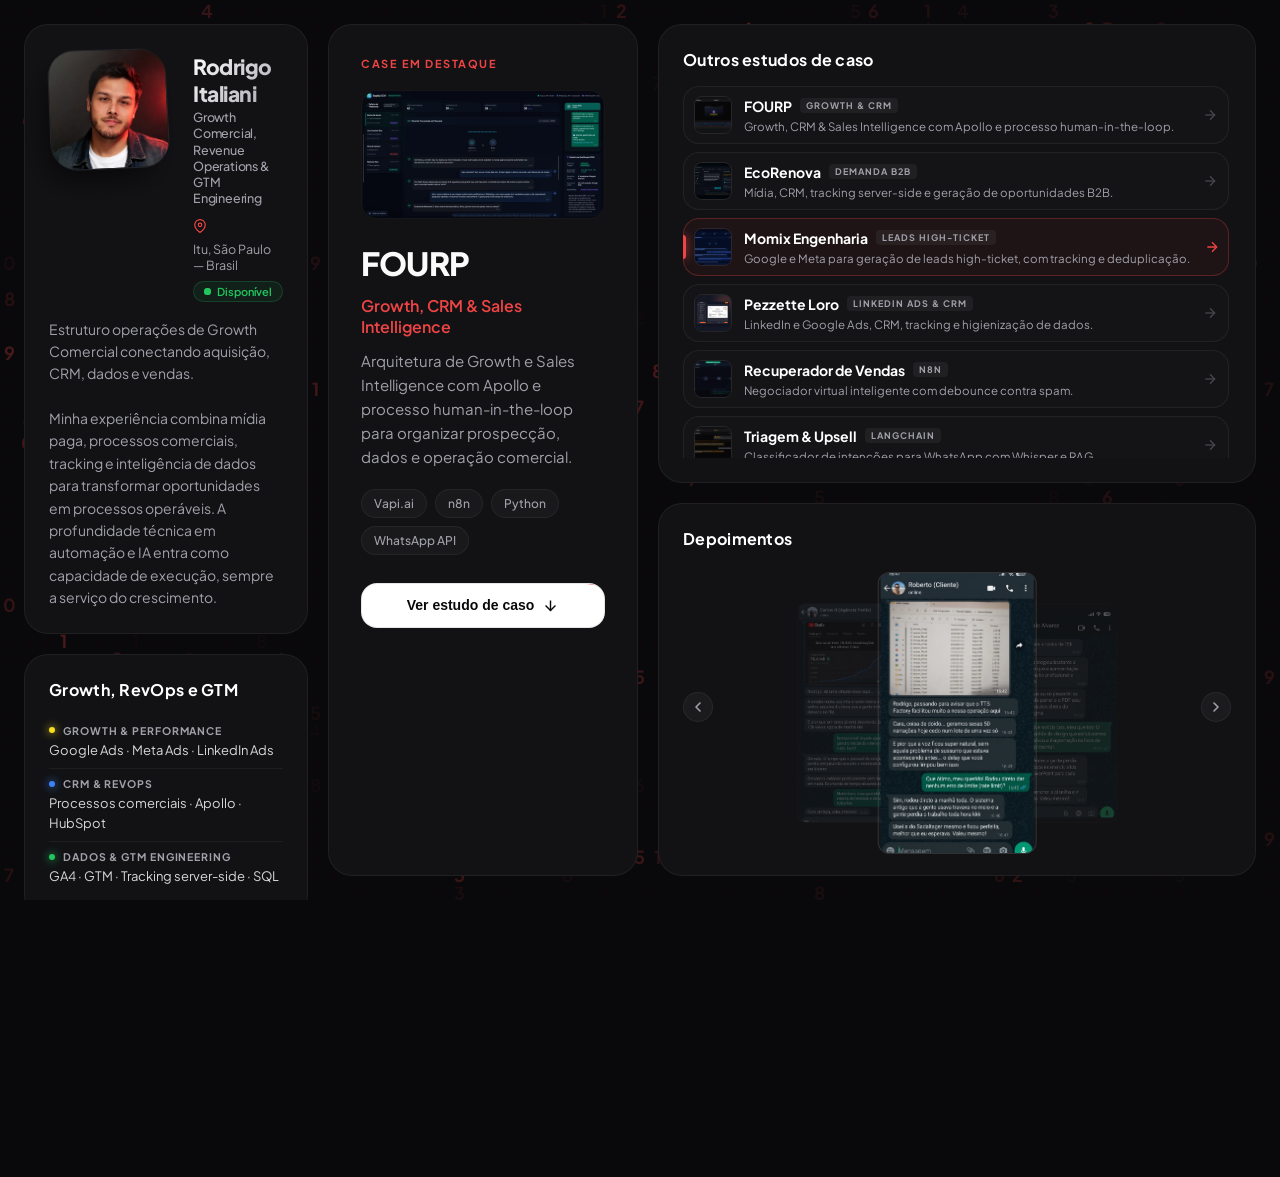
==== commit f42a9338: "feat: reposition portfolio for growth commercial" ====
--- a/index.html
+++ b/index.html
@@ -3,14 +3,14 @@
 <head>
     <meta charset="UTF-8">
     <meta name="viewport" content="width=device-width, initial-scale=1.0">
-    <meta name="description" content="Rodrigo Italiani — desenvolvedor de automações de IA e sistemas sob medida. De Itu, São Paulo.">
-    <title>Rodrigo Italiani | Automações de IA & Sistemas sob Medida</title>
+    <meta name="description" content="Rodrigo Italiani — Growth Comercial, Revenue Operations e GTM Engineering, conectando aquisição, CRM, dados e vendas.">
+    <title>Rodrigo Italiani | Growth Comercial, Revenue Operations &amp; GTM Engineering</title>
 
     <!-- Open Graph (preview no LinkedIn, WhatsApp etc.) -->
     <meta property="og:type" content="website">
     <meta property="og:url" content="https://rodrigoitaliani.github.io/portfolio/">
-    <meta property="og:title" content="Rodrigo Italiani | Automações de IA & Sistemas sob Medida">
-    <meta property="og:description" content="Crio sistemas e automações que tiram o trabalho repetitivo da frente da sua equipe. Estudos de caso reais, com bastidores e métricas.">
+    <meta property="og:title" content="Rodrigo Italiani | Growth Comercial, Revenue Operations &amp; GTM Engineering">
+    <meta property="og:description" content="Growth Comercial orientado por mídia, CRM, tracking e dados para conectar aquisição e vendas. Experiências reais em operações B2B.">
     <meta property="og:image" content="https://rodrigoitaliani.github.io/portfolio/assets/og-image.png">
     <meta property="og:image:width" content="1200">
     <meta property="og:image:height" content="630">
@@ -18,8 +18,8 @@
 
     <!-- Twitter Card -->
     <meta name="twitter:card" content="summary_large_image">
-    <meta name="twitter:title" content="Rodrigo Italiani | Automações de IA & Sistemas sob Medida">
-    <meta name="twitter:description" content="Crio sistemas e automações que tiram o trabalho repetitivo da frente da sua equipe.">
+    <meta name="twitter:title" content="Rodrigo Italiani | Growth Comercial, Revenue Operations &amp; GTM Engineering">
+    <meta name="twitter:description" content="Growth Comercial orientado por mídia, CRM, tracking e dados para conectar aquisição e vendas.">
     <meta name="twitter:image" content="https://rodrigoitaliani.github.io/portfolio/assets/og-image.png">
 
     <!-- Favicon -->
@@ -67,7 +67,7 @@
                     </div>
                     <div class="profile-headline">
                         <h1 class="profile-name">Rodrigo Italiani</h1>
-                        <p class="profile-tagline">Sistemas Sob Medida &amp; Automações de IA</p>
+                        <p class="profile-tagline">Growth Comercial, Revenue Operations & GTM Engineering</p>
                         <div class="profile-origin">
                             <svg class="icon-pin" viewBox="0 0 24 24" fill="none" stroke="currentColor" stroke-width="2">
                                 <path d="M21 10c0 7-9 13-9 13s-9-6-9-13a9 9 0 0 1 18 0z"></path>
@@ -82,29 +82,29 @@
                     </div>
                 </div>
                 <p class="profile-bio">
-                    Escrevo código para resolver o problema mais caro de qualquer empresa: a fricção do trabalho manual.
+                    Estruturo operações de Growth Comercial conectando aquisição, CRM, dados e vendas.
                     <br><br>
-                    Foram dez anos em tráfego e vendas no marketing digital, vendo boas ideias travarem porque alguém precisava copiar dados de um sistema e colar em outro trinta vezes por dia. Hoje crio sistemas e automações sob medida que deixam a rotina chata para as máquinas e devolvem às pessoas o trabalho que gera receita.
+                    Minha experiência combina mídia paga, processos comerciais, tracking e inteligência de dados para transformar oportunidades em processos operáveis. A profundidade técnica em automação e IA entra como capacidade de execução, sempre a serviço do crescimento.
                 </p>
             </div>
 
             <!-- Card 2: Skills & Stack (direto, sem barrinhas) -->
             <div class="bento-card card-skills" id="card-skills">
                 <div class="card-head">
-                    <h3 class="card-title">Habilidades e Ferramentas</h3>
+                    <h3 class="card-title">Growth, RevOps e GTM</h3>
                 </div>
                 <div class="skills-rows">
                     <div class="skill-row">
-                        <span class="skill-row-label"><span class="skill-dot" style="--dot: #F7DF1E;"></span>Dev &amp; Dados</span>
-                        <span class="skill-row-items">Python · SQL / Supabase · GA4 &amp; GTM</span>
+                        <span class="skill-row-label"><span class="skill-dot" style="--dot: #F7DF1E;"></span>Growth &amp; Performance</span>
+                        <span class="skill-row-items">Google Ads · Meta Ads · LinkedIn Ads</span>
                     </div>
                     <div class="skill-row">
-                        <span class="skill-row-label"><span class="skill-dot" style="--dot: #3B82F6;"></span>Automação &amp; APIs</span>
-                        <span class="skill-row-items">n8n · APIs &amp; Webhooks · Make</span>
+                        <span class="skill-row-label"><span class="skill-dot" style="--dot: #3B82F6;"></span>CRM &amp; RevOps</span>
+                        <span class="skill-row-items">Processos comerciais · Apollo · HubSpot</span>
                     </div>
                     <div class="skill-row">
-                        <span class="skill-row-label"><span class="skill-dot" style="--dot: #22C55E;"></span>Inteligência Artificial</span>
-                        <span class="skill-row-items">Agentes de IA · Prompt Engineering · Playwright</span>
+                        <span class="skill-row-label"><span class="skill-dot" style="--dot: #22C55E;"></span>Dados &amp; GTM Engineering</span>
+                        <span class="skill-row-items">GA4 · GTM · Tracking server-side · SQL</span>
                     </div>
                 </div>
             </div>
@@ -155,7 +155,7 @@
 
                 <!-- 1. FEATURED SHOWCASE VIEWER (Default State) -->
                 <div class="showcase-content-wrapper" id="showcase-viewer">
-                    <div class="showcase-tag">PROJETO EM DESTAQUE</div>
+                    <div class="showcase-tag">CASE EM DESTAQUE</div>
 
                     <div class="showcase-body">
                         <div class="showcase-visual img-zoom-wrapper">
@@ -166,10 +166,10 @@
                         </div>
 
                         <div class="showcase-info">
-                            <h2 class="showcase-title" id="showcase-title">Agente de Voz IA</h2>
-                            <p class="showcase-subtitle" id="showcase-subtitle">Qualificação, Agenda e Follow-up</p>
+                            <h2 class="showcase-title" id="showcase-title">FOURP</h2>
+                            <p class="showcase-subtitle" id="showcase-subtitle">Growth, CRM &amp; Sales Intelligence</p>
                             <p class="showcase-desc" id="showcase-desc">
-                                Agente autônomo que liga para novos leads em menos de 5 minutos, qualifica com RAG, agenda com Round-Robin e entrega o resumo da conversa no WhatsApp do gestor.
+                                Arquitetura de Growth e Sales Intelligence com Apollo e processo human-in-the-loop para organizar prospecção, dados e operação comercial.
                             </p>
 
                             <div class="showcase-meta">
@@ -236,10 +236,10 @@
                         </div>
                         <div class="project-meta-info">
                             <div class="project-header">
-                                <h4 class="project-name">Redação Automática</h4>
-                                <span class="project-microtag">Python</span>
+                                <h4 class="project-name">FOURP</h4>
+                                <span class="project-microtag">Growth &amp; CRM</span>
                             </div>
-                            <p class="project-summary">Uma esteira completa de YouTube rodando sem cliques.</p>
+                            <p class="project-summary">Growth, CRM &amp; Sales Intelligence com Apollo e processo human-in-the-loop.</p>
                         </div>
                         <svg class="project-arrow" viewBox="0 0 24 24" fill="none" stroke="currentColor" stroke-width="2">
                             <line x1="5" y1="12" x2="19" y2="12"></line>
@@ -255,10 +255,10 @@
                         </div>
                         <div class="project-meta-info">
                             <div class="project-header">
-                                <h4 class="project-name">TTS Factory</h4>
-                                <span class="project-microtag">PySide6</span>
+                                <h4 class="project-name">EcoRenova</h4>
+                                <span class="project-microtag">Demanda B2B</span>
                             </div>
-                            <p class="project-summary">Desktop app para processar áudio em lote sem sussurros.</p>
+                            <p class="project-summary">Mídia, CRM, tracking server-side e geração de oportunidades B2B.</p>
                         </div>
                         <svg class="project-arrow" viewBox="0 0 24 24" fill="none" stroke="currentColor" stroke-width="2">
                             <line x1="5" y1="12" x2="19" y2="12"></line>
@@ -274,10 +274,10 @@
                         </div>
                         <div class="project-meta-info">
                             <div class="project-header">
-                                <h4 class="project-name">Agente de Voz</h4>
-                                <span class="project-microtag">Vapi.ai</span>
+                                <h4 class="project-name">Momix Engenharia</h4>
+                                <span class="project-microtag">Leads High-Ticket</span>
                             </div>
-                            <p class="project-summary">Ligação e qualificação automática de leads em 2 minutos.</p>
+                            <p class="project-summary">Google e Meta para geração de leads high-ticket, com tracking e deduplicação.</p>
                         </div>
                         <svg class="project-arrow" viewBox="0 0 24 24" fill="none" stroke="currentColor" stroke-width="2">
                             <line x1="5" y1="12" x2="19" y2="12"></line>
@@ -293,10 +293,10 @@
                         </div>
                         <div class="project-meta-info">
                             <div class="project-header">
-                                <h4 class="project-name">Gerador de Propostas</h4>
-                                <span class="project-microtag">Figma API</span>
+                                <h4 class="project-name">Pezzette Loro</h4>
+                                <span class="project-microtag">LinkedIn Ads &amp; CRM</span>
                             </div>
-                            <p class="project-summary">Automação de PDFs comerciais sob medida para vendas.</p>
+                            <p class="project-summary">LinkedIn e Google Ads, CRM, tracking e higienização de dados.</p>
                         </div>
                         <svg class="project-arrow" viewBox="0 0 24 24" fill="none" stroke="currentColor" stroke-width="2">
                             <line x1="5" y1="12" x2="19" y2="12"></line>
--- a/index.css
+++ b/index.css
@@ -961,6 +961,11 @@
     border-radius: var(--border-radius-inner);
     margin-top: 40px;
     text-align: center;
+}
+
+/* Centraliza o botão de CTA junto com o texto */
+.article-cta-box > div {
+    justify-content: center;
 }
 
 .reader-article .article-cta-box h4 {
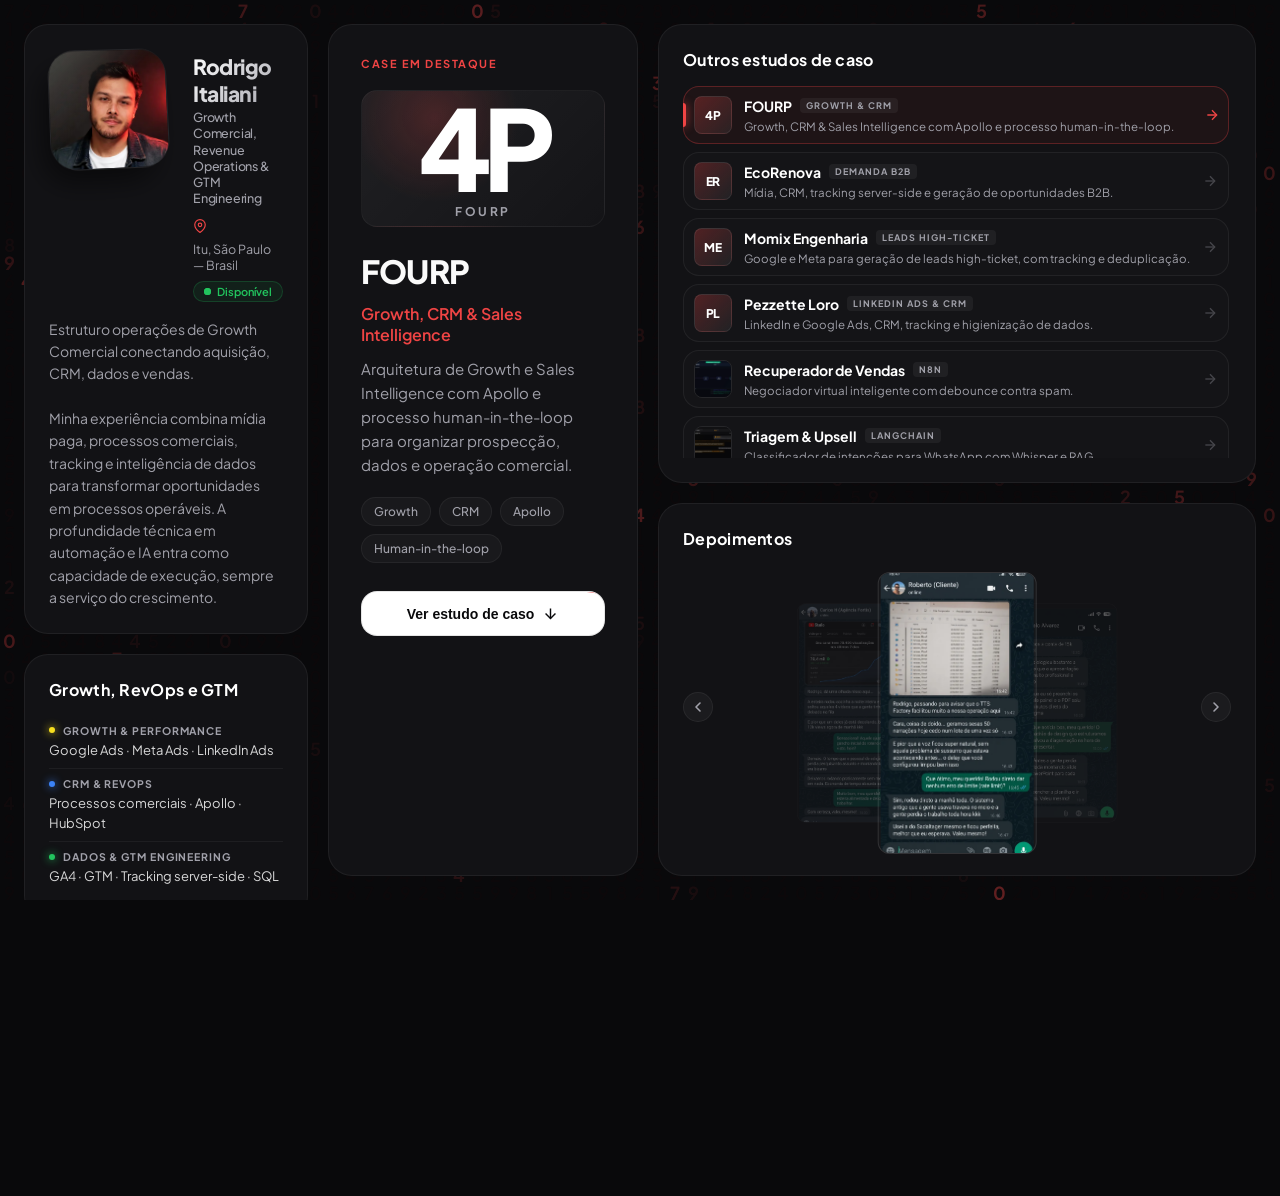
==== commit 1a552911: "fix: align growth case cards with case data" ====
--- a/index.html
+++ b/index.html
@@ -111,8 +111,8 @@
 
             <!-- Card 3: CTA — contato direto -->
             <div class="bento-card card-cta" id="card-cta">
-                <h3 class="cta-title">Quer automatizar sua operação?</h3>
-                <p class="cta-subtitle">Pare de desperdiçar horas com tarefas repetitivas. Me chama.</p>
+                <h3 class="cta-title">Quer estruturar seu Growth Comercial?</h3>
+                <p class="cta-subtitle">Conecto aquisição, CRM e vendas em uma operação que o time consegue executar.</p>
                 <div class="cta-actions">
                     <a href="https://wa.me/5511987429611" target="_blank" rel="noopener noreferrer" class="btn btn-premium btn-premium-green" id="btn-wa">
                         <canvas class="btn-matrix-canvas" id="wa-btn-canvas"></canvas>
@@ -158,11 +158,9 @@
                     <div class="showcase-tag">CASE EM DESTAQUE</div>
 
                     <div class="showcase-body">
-                        <div class="showcase-visual img-zoom-wrapper">
-                            <img src="assets/agente_sdr.webp" alt="Agente de Voz IA UI Mockup" id="showcase-hero-img" class="hero-showcase-img">
-                            <div class="zoom-overlay-btn">
-                                <svg viewBox="0 0 24 24" fill="none" stroke="currentColor" stroke-width="2" stroke-linecap="round" stroke-linejoin="round"><circle cx="11" cy="11" r="8"></circle><line x1="21" y1="21" x2="16.65" y2="16.65"></line><line x1="11" y1="8" x2="11" y2="14"></line><line x1="8" y1="11" x2="14" y2="11"></line></svg>
-                            </div>
+                        <div class="showcase-visual showcase-text-marker" id="showcase-marker" aria-label="Marcador textual do case FOURP">
+                            <span class="showcase-marker-code" id="showcase-marker-code">4P</span>
+                            <span class="showcase-marker-label" id="showcase-marker-label">FOURP</span>
                         </div>
 
                         <div class="showcase-info">
@@ -173,13 +171,13 @@
                             </p>
 
                             <div class="showcase-meta">
-                                <span class="meta-pill" id="meta-tech1">Vapi.ai</span>
-                                <span class="meta-pill" id="meta-tech2">n8n</span>
-                                <span class="meta-pill" id="meta-tech3">Python</span>
-                                <span class="meta-pill" id="meta-tech4">WhatsApp API</span>
+                                <span class="meta-pill" id="meta-tech1">Growth</span>
+                                <span class="meta-pill" id="meta-tech2">CRM</span>
+                                <span class="meta-pill" id="meta-tech3">Apollo</span>
+                                <span class="meta-pill" id="meta-tech4">Human-in-the-loop</span>
                             </div>
 
-                            <button class="btn btn-premium btn-premium-red" id="btn-open-case" data-current-project="agente_sdr">
+                            <button class="btn btn-premium btn-premium-red" id="btn-open-case" data-current-project="fourp">
                                 <canvas class="btn-matrix-canvas" id="case-btn-canvas"></canvas>
                                 <div class="btn-vignette"></div>
                                 <svg class="btn-border-svg" viewBox="0 0 100 100" preserveAspectRatio="none">
@@ -228,11 +226,10 @@
 
                 <div class="projects-feed">
 
-                    <!-- Item 0: Redação de YouTube -->
-                    <div class="project-item" data-project-id="redacao_youtube" id="item-redacao">
-                        <div class="project-thumb">
-                            <img src="assets/narrator_bot.webp" loading="lazy" decoding="async" alt="Thumbnail Redação de YouTube">
-                            <div class="thumb-glow" style="--thumb-color: #10B981;"></div>
+                    <!-- Item 0: FOURP -->
+                    <div class="project-item active" data-project-id="fourp" id="item-fourp">
+                        <div class="project-thumb project-marker" aria-label="Marcador textual FOURP">
+                            <span class="project-marker-code">4P</span>
                         </div>
                         <div class="project-meta-info">
                             <div class="project-header">
@@ -247,11 +244,10 @@
                         </svg>
                     </div>
 
-                    <!-- Item 1: TTS Factory -->
-                    <div class="project-item" data-project-id="tts_factory" id="item-tts">
-                        <div class="project-thumb">
-                            <img src="assets/tts_factory.webp" loading="lazy" decoding="async" alt="Thumbnail TTS Factory">
-                            <div class="thumb-glow" style="--thumb-color: #EF4444;"></div>
+                    <!-- Item 1: EcoRenova -->
+                    <div class="project-item" data-project-id="ecorenova" id="item-ecorenova">
+                        <div class="project-thumb project-marker" aria-label="Marcador textual EcoRenova">
+                            <span class="project-marker-code">ER</span>
                         </div>
                         <div class="project-meta-info">
                             <div class="project-header">
@@ -266,11 +262,10 @@
                         </svg>
                     </div>
 
-                    <!-- Item 2: Agente de Voz SDR (Active by default) -->
-                    <div class="project-item active" data-project-id="agente_sdr" id="item-narrator">
-                        <div class="project-thumb">
-                            <img src="assets/agente_sdr.webp" loading="lazy" decoding="async" alt="Thumbnail Agente de Voz SDR">
-                            <div class="thumb-glow" style="--thumb-color: #3B82F6;"></div>
+                    <!-- Item 2: Momix Engenharia -->
+                    <div class="project-item" data-project-id="momix_engenharia" id="item-momix">
+                        <div class="project-thumb project-marker" aria-label="Marcador textual Momix Engenharia">
+                            <span class="project-marker-code">ME</span>
                         </div>
                         <div class="project-meta-info">
                             <div class="project-header">
@@ -285,11 +280,10 @@
                         </svg>
                     </div>
 
-                    <!-- Item 3: Gerador de Propostas -->
-                    <div class="project-item" data-project-id="gerador_propostas" id="item-propostas">
-                        <div class="project-thumb">
-                            <img src="assets/gerador_propostas.webp" loading="lazy" decoding="async" alt="Thumbnail Gerador de Propostas">
-                            <div class="thumb-glow" style="--thumb-color: #F24E1E;"></div>
+                    <!-- Item 3: Pezzette Loro -->
+                    <div class="project-item" data-project-id="pezzette_loro" id="item-pezzette">
+                        <div class="project-thumb project-marker" aria-label="Marcador textual Pezzette Loro">
+                            <span class="project-marker-code">PL</span>
                         </div>
                         <div class="project-meta-info">
                             <div class="project-header">
@@ -414,6 +408,70 @@
 
     <!-- ================= CASE STUDIES TEMPLATES (HTML only, for JS rendering) ================= -->
 
+    <template id="template-case-fourp">
+        <h2 class="article-title">FOURP: Growth e Sales Intelligence para uma operação comercial mais coordenada</h2>
+        <div class="article-meta">Estudo de Caso • Growth Comercial • CRM e Sales Intelligence</div>
+        <p>O trabalho conectou Growth, CRM e Sales Intelligence para dar mais contexto à prospecção e à rotina comercial.</p>
+        <h3>Estrutura da operação</h3>
+        <ul>
+            <li><strong>Growth e CRM:</strong> organização das frentes de aquisição e do acompanhamento das oportunidades.</li>
+            <li><strong>Sales Intelligence com Apollo:</strong> apoio à pesquisa e à priorização de contas.</li>
+            <li><strong>Human-in-the-loop:</strong> pessoas mantêm a decisão e o contexto comercial nas etapas críticas.</li>
+        </ul>
+        <div class="article-cta-box">
+            <h4>Quer alinhar aquisição e operação comercial?</h4>
+            <p>Vamos conversar sobre uma estrutura de Growth que faça sentido para o seu processo de vendas.</p>
+        </div>
+    </template>
+
+    <template id="template-case-ecorenova">
+        <h2 class="article-title">EcoRenova: geração de demanda B2B conectada ao CRM</h2>
+        <div class="article-meta">Estudo de Caso • Demanda B2B • Mídia, CRM e Tracking</div>
+        <p>O foco foi estruturar geração de demanda B2B com mídia paga, CRM e leitura mais consistente do percurso até a oportunidade.</p>
+        <h3>Frentes conectadas</h3>
+        <ul>
+            <li><strong>Mídia paga:</strong> apoio à geração de demanda B2B.</li>
+            <li><strong>CRM:</strong> organização do acompanhamento comercial dos contatos gerados.</li>
+            <li><strong>Tracking server-side:</strong> captura de sinais para uma operação de aquisição mais confiável.</li>
+        </ul>
+        <div class="article-cta-box">
+            <h4>Precisa conectar mídia e CRM?</h4>
+            <p>Posso ajudar a estruturar uma base de demanda B2B que o comercial consiga acompanhar.</p>
+        </div>
+    </template>
+
+    <template id="template-case-momix_engenharia">
+        <h2 class="article-title">Momix Engenharia: geração de leads high-ticket com dados mais consistentes</h2>
+        <div class="article-meta">Estudo de Caso • Geração de Leads • CRM e Tracking</div>
+        <p>O case reuniu Google e Meta para geração de leads high-ticket, com CRM preparado para acompanhar o processo comercial.</p>
+        <h3>Operação de captura e qualidade</h3>
+        <ul>
+            <li><strong>Google e Meta:</strong> canais de aquisição voltados à geração de leads high-ticket.</li>
+            <li><strong>CRM e deduplicação:</strong> cuidado para evitar registros repetidos e preservar o contexto das oportunidades.</li>
+            <li><strong>Captura de eventos no edge:</strong> uma camada de tracking alinhada à leitura da jornada.</li>
+        </ul>
+        <div class="article-cta-box">
+            <h4>Quer melhorar a qualidade da operação de leads?</h4>
+            <p>Vamos organizar aquisição, CRM e tracking para o seu processo de vendas.</p>
+        </div>
+    </template>
+
+    <template id="template-case-pezzette_loro">
+        <h2 class="article-title">Pezzette Loro: aquisição e dados confiáveis para o CRM</h2>
+        <div class="article-meta">Estudo de Caso • Aquisição B2B • CRM e Data Hygiene</div>
+        <p>O trabalho conectou LinkedIn e Google à rotina de CRM, com atenção à qualidade dos dados e ao tracking server-side.</p>
+        <h3>Base para a operação comercial</h3>
+        <ul>
+            <li><strong>LinkedIn e Google:</strong> frentes de aquisição conectadas ao processo comercial.</li>
+            <li><strong>CRM e tracking server-side:</strong> dados de aquisição disponíveis para acompanhar a jornada.</li>
+            <li><strong>Higienização de dados:</strong> cuidado com a qualidade das informações que chegam à operação.</li>
+        </ul>
+        <div class="article-cta-box">
+            <h4>Seu CRM precisa de uma base mais confiável?</h4>
+            <p>Podemos desenhar uma operação de aquisição com dados mais úteis para vendas.</p>
+        </div>
+    </template>
+
     <!-- Template 0: Redação de YouTube -->
     <template id="template-case-redacao_youtube">
         <h2 class="article-title">Uma redação de YouTube rodando com zero pessoas (e o que eu aprendi fazendo essa loucura)</h2>
--- a/index.css
+++ b/index.css
@@ -706,7 +706,7 @@
     width: 100%;
     flex: 0 1 auto;
     min-height: 0;
-    aspect-ratio: 16 / 9; /* fallback; o JS ajusta para a proporção real da imagem */
+    aspect-ratio: 16 / 9;
     background: #0d0d0f;
     border: 1px solid rgba(255, 255, 255, 0.04);
     margin-bottom: 24px;
@@ -721,6 +721,32 @@
 
 .showcase-visual:hover img {
     transform: scale(1.02);
+}
+
+.showcase-text-marker {
+    display: flex;
+    flex-direction: column;
+    align-items: center;
+    justify-content: center;
+    gap: 10px;
+    background:
+        radial-gradient(circle at 30% 20%, rgba(239, 68, 68, 0.2), transparent 42%),
+        linear-gradient(135deg, rgba(255, 255, 255, 0.06), rgba(255, 255, 255, 0.01));
+}
+
+.showcase-marker-code {
+    font-size: clamp(56px, 12vw, 112px);
+    font-weight: 800;
+    letter-spacing: -0.08em;
+    line-height: 0.85;
+    color: #fff;
+}
+
+.showcase-marker-label {
+    font-size: 12px;
+    font-weight: 700;
+    letter-spacing: 0.22em;
+    color: var(--color-text-secondary);
 }
 
 .audio-waves {
@@ -1059,6 +1085,21 @@
     width: 100%;
     height: 100%;
     object-fit: cover;
+}
+
+.project-marker {
+    display: flex;
+    align-items: center;
+    justify-content: center;
+    overflow: visible;
+    background: linear-gradient(135deg, rgba(239, 68, 68, 0.28), rgba(255, 255, 255, 0.06));
+}
+
+.project-marker-code {
+    font-size: 12px;
+    font-weight: 800;
+    letter-spacing: -0.04em;
+    color: #fff;
 }
 
 .thumb-glow {
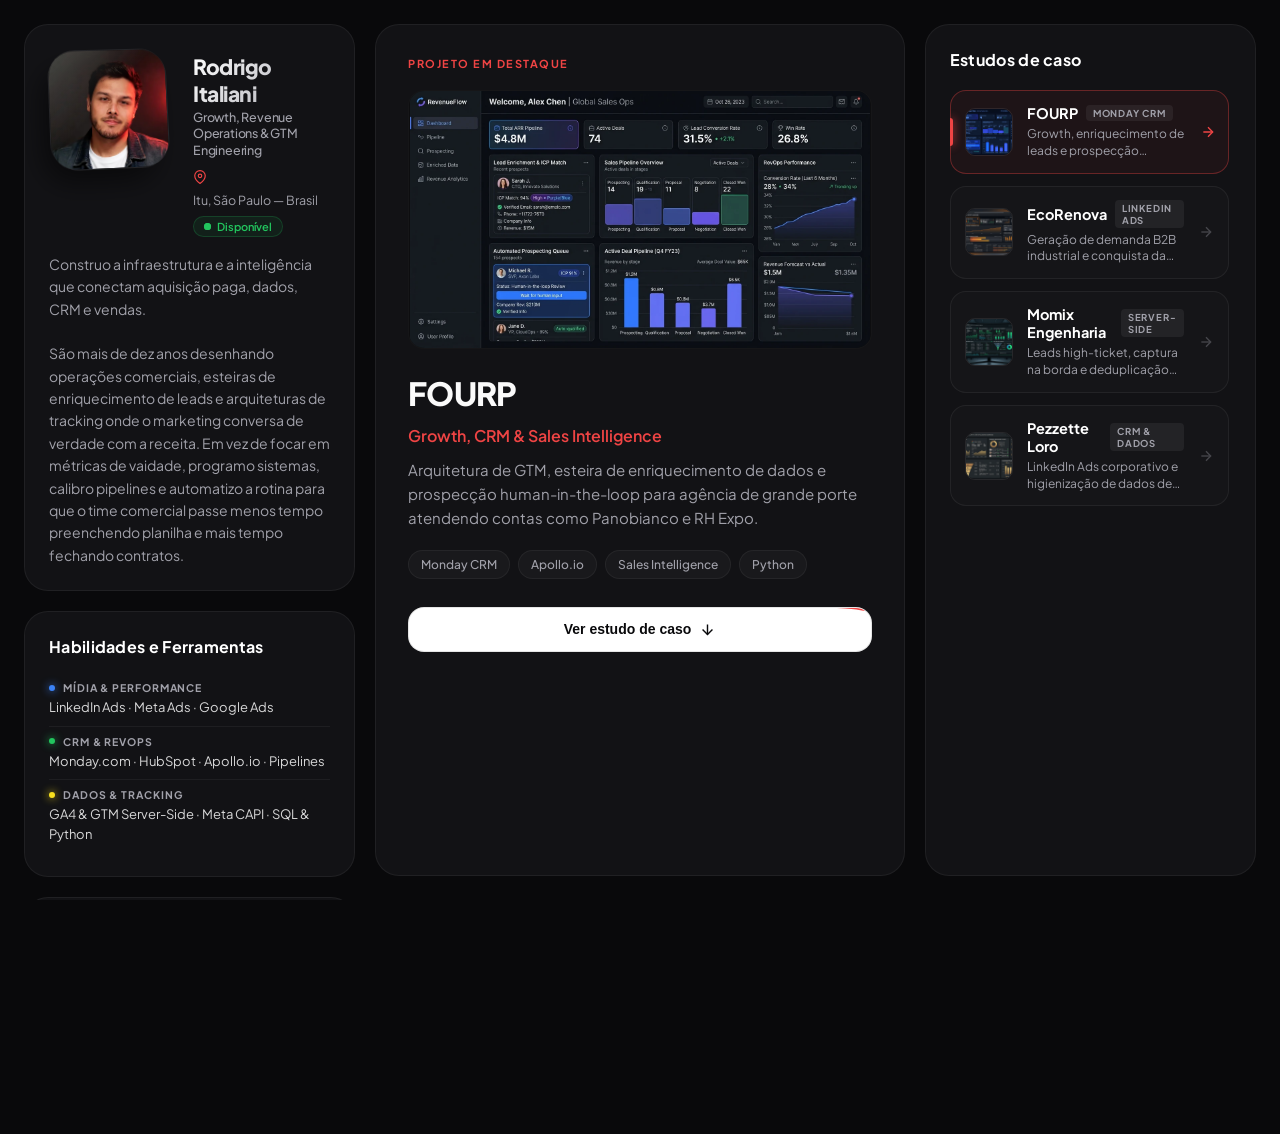
==== commit 56c7a62e: "feat: revamp cases and layout for HUG RevOps job" ====
--- a/index.html
+++ b/index.html
@@ -3,14 +3,14 @@
 <head>
     <meta charset="UTF-8">
     <meta name="viewport" content="width=device-width, initial-scale=1.0">
-    <meta name="description" content="Rodrigo Italiani — Growth Comercial, Revenue Operations e GTM Engineering, conectando aquisição, CRM, dados e vendas.">
-    <title>Rodrigo Italiani | Growth Comercial, Revenue Operations &amp; GTM Engineering</title>
+    <meta name="description" content="Rodrigo Italiani — Growth Comercial, CRM, GTM Engineering, mídia de performance e dados. De Itu, São Paulo.">
+    <title>Rodrigo Italiani | Growth, CRM & Revenue Operations</title>
 
     <!-- Open Graph (preview no LinkedIn, WhatsApp etc.) -->
     <meta property="og:type" content="website">
     <meta property="og:url" content="https://rodrigoitaliani.github.io/portfolio/">
-    <meta property="og:title" content="Rodrigo Italiani | Growth Comercial, Revenue Operations &amp; GTM Engineering">
-    <meta property="og:description" content="Growth Comercial orientado por mídia, CRM, tracking e dados para conectar aquisição e vendas. Experiências reais em operações B2B.">
+    <meta property="og:title" content="Rodrigo Italiani | Growth, CRM & Revenue Operations">
+    <meta property="og:description" content="Construo operações e infraestrutura conectando aquisição paga, dados, CRM e vendas. Estudos de caso reais com métricas e bastidores técnicos.">
     <meta property="og:image" content="https://rodrigoitaliani.github.io/portfolio/assets/og-image.png">
     <meta property="og:image:width" content="1200">
     <meta property="og:image:height" content="630">
@@ -18,8 +18,8 @@
 
     <!-- Twitter Card -->
     <meta name="twitter:card" content="summary_large_image">
-    <meta name="twitter:title" content="Rodrigo Italiani | Growth Comercial, Revenue Operations &amp; GTM Engineering">
-    <meta name="twitter:description" content="Growth Comercial orientado por mídia, CRM, tracking e dados para conectar aquisição e vendas.">
+    <meta name="twitter:title" content="Rodrigo Italiani | Growth, CRM & Revenue Operations">
+    <meta name="twitter:description" content="Construo operações e infraestrutura conectando aquisição paga, dados, CRM e vendas.">
     <meta name="twitter:image" content="https://rodrigoitaliani.github.io/portfolio/assets/og-image.png">
 
     <!-- Favicon -->
@@ -67,7 +67,7 @@
                     </div>
                     <div class="profile-headline">
                         <h1 class="profile-name">Rodrigo Italiani</h1>
-                        <p class="profile-tagline">Growth Comercial, Revenue Operations & GTM Engineering</p>
+                        <p class="profile-tagline">Growth, Revenue Operations &amp; GTM Engineering</p>
                         <div class="profile-origin">
                             <svg class="icon-pin" viewBox="0 0 24 24" fill="none" stroke="currentColor" stroke-width="2">
                                 <path d="M21 10c0 7-9 13-9 13s-9-6-9-13a9 9 0 0 1 18 0z"></path>
@@ -82,37 +82,37 @@
                     </div>
                 </div>
                 <p class="profile-bio">
-                    Estruturo operações de Growth Comercial conectando aquisição, CRM, dados e vendas.
+                    Construo a infraestrutura e a inteligência que conectam aquisição paga, dados, CRM e vendas.
                     <br><br>
-                    Minha experiência combina mídia paga, processos comerciais, tracking e inteligência de dados para transformar oportunidades em processos operáveis. A profundidade técnica em automação e IA entra como capacidade de execução, sempre a serviço do crescimento.
+                    São mais de dez anos desenhando operações comerciais, esteiras de enriquecimento de leads e arquiteturas de tracking onde o marketing conversa de verdade com a receita. Em vez de focar em métricas de vaidade, programo sistemas, calibro pipelines e automatizo a rotina para que o time comercial passe menos tempo preenchendo planilha e mais tempo fechando contratos.
                 </p>
             </div>
 
             <!-- Card 2: Skills & Stack (direto, sem barrinhas) -->
             <div class="bento-card card-skills" id="card-skills">
                 <div class="card-head">
-                    <h3 class="card-title">Growth, RevOps e GTM</h3>
+                    <h3 class="card-title">Habilidades e Ferramentas</h3>
                 </div>
                 <div class="skills-rows">
                     <div class="skill-row">
-                        <span class="skill-row-label"><span class="skill-dot" style="--dot: #F7DF1E;"></span>Growth &amp; Performance</span>
-                        <span class="skill-row-items">Google Ads · Meta Ads · LinkedIn Ads</span>
+                        <span class="skill-row-label"><span class="skill-dot" style="--dot: #3B82F6;"></span>Mídia &amp; Performance</span>
+                        <span class="skill-row-items">LinkedIn Ads · Meta Ads · Google Ads</span>
                     </div>
                     <div class="skill-row">
-                        <span class="skill-row-label"><span class="skill-dot" style="--dot: #3B82F6;"></span>CRM &amp; RevOps</span>
-                        <span class="skill-row-items">Processos comerciais · Apollo · HubSpot</span>
+                        <span class="skill-row-label"><span class="skill-dot" style="--dot: #22C55E;"></span>CRM &amp; RevOps</span>
+                        <span class="skill-row-items">Monday.com · HubSpot · Apollo.io · Pipelines</span>
                     </div>
                     <div class="skill-row">
-                        <span class="skill-row-label"><span class="skill-dot" style="--dot: #22C55E;"></span>Dados &amp; GTM Engineering</span>
-                        <span class="skill-row-items">GA4 · GTM · Tracking server-side · SQL</span>
+                        <span class="skill-row-label"><span class="skill-dot" style="--dot: #F7DF1E;"></span>Dados &amp; Tracking</span>
+                        <span class="skill-row-items">GA4 &amp; GTM Server-Side · Meta CAPI · SQL &amp; Python</span>
                     </div>
                 </div>
             </div>
 
             <!-- Card 3: CTA — contato direto -->
             <div class="bento-card card-cta" id="card-cta">
-                <h3 class="cta-title">Quer estruturar seu Growth Comercial?</h3>
-                <p class="cta-subtitle">Conecto aquisição, CRM e vendas em uma operação que o time consegue executar.</p>
+                <h3 class="cta-title">Quer acelerar sua operação comercial?</h3>
+                <p class="cta-subtitle">Do tráfego qualificado ao CRM sem atrito manual. Me chama.</p>
                 <div class="cta-actions">
                     <a href="https://wa.me/5511987429611" target="_blank" rel="noopener noreferrer" class="btn btn-premium btn-premium-green" id="btn-wa">
                         <canvas class="btn-matrix-canvas" id="wa-btn-canvas"></canvas>
@@ -155,26 +155,28 @@
 
                 <!-- 1. FEATURED SHOWCASE VIEWER (Default State) -->
                 <div class="showcase-content-wrapper" id="showcase-viewer">
-                    <div class="showcase-tag">CASE EM DESTAQUE</div>
+                    <div class="showcase-tag">PROJETO EM DESTAQUE</div>
 
                     <div class="showcase-body">
-                        <div class="showcase-visual showcase-text-marker" id="showcase-marker" aria-label="Marcador textual do case FOURP">
-                            <span class="showcase-marker-code" id="showcase-marker-code">4P</span>
-                            <span class="showcase-marker-label" id="showcase-marker-label">FOURP</span>
+                        <div class="showcase-visual img-zoom-wrapper">
+                            <img src="assets/fourp.webp" alt="FOURP Sales Intelligence Dashboard Mockup" id="showcase-hero-img" class="hero-showcase-img">
+                            <div class="zoom-overlay-btn">
+                                <svg viewBox="0 0 24 24" fill="none" stroke="currentColor" stroke-width="2" stroke-linecap="round" stroke-linejoin="round"><circle cx="11" cy="11" r="8"></circle><line x1="21" y1="21" x2="16.65" y2="16.65"></line><line x1="11" y1="8" x2="11" y2="14"></line><line x1="8" y1="11" x2="14" y2="11"></line></svg>
+                            </div>
                         </div>
 
                         <div class="showcase-info">
                             <h2 class="showcase-title" id="showcase-title">FOURP</h2>
                             <p class="showcase-subtitle" id="showcase-subtitle">Growth, CRM &amp; Sales Intelligence</p>
                             <p class="showcase-desc" id="showcase-desc">
-                                Arquitetura de Growth e Sales Intelligence com Apollo e processo human-in-the-loop para organizar prospecção, dados e operação comercial.
+                                Arquitetura de GTM, esteira de enriquecimento de dados e prospecção human-in-the-loop para agência de grande porte atendendo contas como Panobianco e RH Expo.
                             </p>
 
                             <div class="showcase-meta">
-                                <span class="meta-pill" id="meta-tech1">Growth</span>
-                                <span class="meta-pill" id="meta-tech2">CRM</span>
-                                <span class="meta-pill" id="meta-tech3">Apollo</span>
-                                <span class="meta-pill" id="meta-tech4">Human-in-the-loop</span>
+                                <span class="meta-pill" id="meta-tech1">Monday CRM</span>
+                                <span class="meta-pill" id="meta-tech2">Apollo.io</span>
+                                <span class="meta-pill" id="meta-tech3">Sales Intelligence</span>
+                                <span class="meta-pill" id="meta-tech4">Python</span>
                             </div>
 
                             <button class="btn btn-premium btn-premium-red" id="btn-open-case" data-current-project="fourp">
@@ -222,21 +224,22 @@
 
             <!-- Card 4: Other Case Studies Directory -->
             <div class="bento-card card-projects-list" id="card-projects-list">
-                <h3 class="card-title">Outros estudos de caso</h3>
+                <h3 class="card-title">Estudos de caso</h3>
 
                 <div class="projects-feed">
 
-                    <!-- Item 0: FOURP -->
+                    <!-- Item 0: FOURP (Active by default) -->
                     <div class="project-item active" data-project-id="fourp" id="item-fourp">
-                        <div class="project-thumb project-marker" aria-label="Marcador textual FOURP">
-                            <span class="project-marker-code">4P</span>
+                        <div class="project-thumb">
+                            <img src="assets/fourp.webp" loading="lazy" decoding="async" alt="Thumbnail FOURP Sales Intelligence">
+                            <div class="thumb-glow" style="--thumb-color: #3B82F6;"></div>
                         </div>
                         <div class="project-meta-info">
                             <div class="project-header">
                                 <h4 class="project-name">FOURP</h4>
-                                <span class="project-microtag">Growth &amp; CRM</span>
+                                <span class="project-microtag">Monday CRM</span>
                             </div>
-                            <p class="project-summary">Growth, CRM &amp; Sales Intelligence com Apollo e processo human-in-the-loop.</p>
+                            <p class="project-summary">Growth, enriquecimento de leads e prospecção human-in-the-loop.</p>
                         </div>
                         <svg class="project-arrow" viewBox="0 0 24 24" fill="none" stroke="currentColor" stroke-width="2">
                             <line x1="5" y1="12" x2="19" y2="12"></line>
@@ -246,15 +249,16 @@
 
                     <!-- Item 1: EcoRenova -->
                     <div class="project-item" data-project-id="ecorenova" id="item-ecorenova">
-                        <div class="project-thumb project-marker" aria-label="Marcador textual EcoRenova">
-                            <span class="project-marker-code">ER</span>
+                        <div class="project-thumb">
+                            <img src="assets/ecorenova.webp" loading="lazy" decoding="async" alt="Thumbnail EcoRenova Demanda B2B">
+                            <div class="thumb-glow" style="--thumb-color: #F59E0B;"></div>
                         </div>
                         <div class="project-meta-info">
                             <div class="project-header">
                                 <h4 class="project-name">EcoRenova</h4>
-                                <span class="project-microtag">Demanda B2B</span>
+                                <span class="project-microtag">LinkedIn Ads</span>
                             </div>
-                            <p class="project-summary">Mídia, CRM, tracking server-side e geração de oportunidades B2B.</p>
+                            <p class="project-summary">Geração de demanda B2B industrial e conquista da Piracanjuba.</p>
                         </div>
                         <svg class="project-arrow" viewBox="0 0 24 24" fill="none" stroke="currentColor" stroke-width="2">
                             <line x1="5" y1="12" x2="19" y2="12"></line>
@@ -263,16 +267,17 @@
                     </div>
 
                     <!-- Item 2: Momix Engenharia -->
-                    <div class="project-item" data-project-id="momix_engenharia" id="item-momix">
-                        <div class="project-thumb project-marker" aria-label="Marcador textual Momix Engenharia">
-                            <span class="project-marker-code">ME</span>
+                    <div class="project-item" data-project-id="momix" id="item-momix">
+                        <div class="project-thumb">
+                            <img src="assets/momix.webp" loading="lazy" decoding="async" alt="Thumbnail Momix Engenharia">
+                            <div class="thumb-glow" style="--thumb-color: #10B981;"></div>
                         </div>
                         <div class="project-meta-info">
                             <div class="project-header">
                                 <h4 class="project-name">Momix Engenharia</h4>
-                                <span class="project-microtag">Leads High-Ticket</span>
+                                <span class="project-microtag">Server-Side</span>
                             </div>
-                            <p class="project-summary">Google e Meta para geração de leads high-ticket, com tracking e deduplicação.</p>
+                            <p class="project-summary">Leads high-ticket, captura na borda e deduplicação CAPI.</p>
                         </div>
                         <svg class="project-arrow" viewBox="0 0 24 24" fill="none" stroke="currentColor" stroke-width="2">
                             <line x1="5" y1="12" x2="19" y2="12"></line>
@@ -280,17 +285,18 @@
                         </svg>
                     </div>
 
-                    <!-- Item 3: Pezzette Loro -->
+                    <!-- Item 3: Pezzette Loro Arquitetura -->
                     <div class="project-item" data-project-id="pezzette_loro" id="item-pezzette">
-                        <div class="project-thumb project-marker" aria-label="Marcador textual Pezzette Loro">
-                            <span class="project-marker-code">PL</span>
+                        <div class="project-thumb">
+                            <img src="assets/pezzette_loro.webp" loading="lazy" decoding="async" alt="Thumbnail Pezzette Loro Arquitetura">
+                            <div class="thumb-glow" style="--thumb-color: #D97706;"></div>
                         </div>
                         <div class="project-meta-info">
                             <div class="project-header">
                                 <h4 class="project-name">Pezzette Loro</h4>
-                                <span class="project-microtag">LinkedIn Ads &amp; CRM</span>
+                                <span class="project-microtag">CRM &amp; Dados</span>
                             </div>
-                            <p class="project-summary">LinkedIn e Google Ads, CRM, tracking e higienização de dados.</p>
+                            <p class="project-summary">LinkedIn Ads corporativo e higienização de dados de entrada.</p>
                         </div>
                         <svg class="project-arrow" viewBox="0 0 24 24" fill="none" stroke="currentColor" stroke-width="2">
                             <line x1="5" y1="12" x2="19" y2="12"></line>
@@ -298,79 +304,6 @@
                         </svg>
                     </div>
 
-                    <!-- Item 4: Recuperador Inteligente de Vendas Abandonadas -->
-                    <div class="project-item" data-project-id="recuperador_vendas" id="item-recuperador">
-                        <div class="project-thumb">
-                            <img src="assets/recuperador_vendas.webp" loading="lazy" decoding="async" alt="Thumbnail Recuperador de Vendas">
-                            <div class="thumb-glow" style="--thumb-color: #EF4444;"></div>
-                        </div>
-                        <div class="project-meta-info">
-                            <div class="project-header">
-                                <h4 class="project-name">Recuperador de Vendas</h4>
-                                <span class="project-microtag">n8n</span>
-                            </div>
-                            <p class="project-summary">Negociador virtual inteligente com debounce contra spam.</p>
-                        </div>
-                        <svg class="project-arrow" viewBox="0 0 24 24" fill="none" stroke="currentColor" stroke-width="2">
-                            <line x1="5" y1="12" x2="19" y2="12"></line>
-                            <polyline points="12 5 19 12 12 19"></polyline>
-                        </svg>
-                    </div>
-
-                    <!-- Item 5: IA de Triagem de Suporte e Upsell -->
-                    <div class="project-item" data-project-id="ia_suporte_upsell" id="item-suporte">
-                        <div class="project-thumb">
-                            <img src="assets/ia_suporte_upsell.webp" loading="lazy" decoding="async" alt="Thumbnail IA de Triagem e Upsell">
-                            <div class="thumb-glow" style="--thumb-color: #F59E0B;"></div>
-                        </div>
-                        <div class="project-meta-info">
-                            <div class="project-header">
-                                <h4 class="project-name">Triagem &amp; Upsell</h4>
-                                <span class="project-microtag">LangChain</span>
-                            </div>
-                            <p class="project-summary">Classificador de intenções para WhatsApp com Whisper e RAG.</p>
-                        </div>
-                        <svg class="project-arrow" viewBox="0 0 24 24" fill="none" stroke="currentColor" stroke-width="2">
-                            <line x1="5" y1="12" x2="19" y2="12"></line>
-                            <polyline points="12 5 19 12 12 19"></polyline>
-                        </svg>
-                    </div>
-
-                </div>
-            </div>
-
-            <!-- Card 5: Testimonials Carousel (prints reais) -->
-            <div class="bento-card card-testimonials" id="card-testimonials">
-                <div class="card-head">
-                    <h3 class="card-title">Depoimentos</h3>
-                </div>
-
-                <!--
-                  Para adicionar/trocar um depoimento: duplique um ".testi-slide" com
-                  <img src="assets/depoimento_N.webp" alt="..." loading="lazy">.
-                  Prints verticais aparecem inteiros (object-fit: contain). Clique no central abre o lightbox.
-                -->
-                <div class="testi-carousel" id="testi-carousel" aria-label="Carrossel de depoimentos">
-                    <button class="testi-nav" id="testi-prev" aria-label="Depoimento anterior">
-                        <svg viewBox="0 0 24 24" fill="none" stroke="currentColor" stroke-width="2.4" stroke-linecap="round" stroke-linejoin="round"><polyline points="15 18 9 12 15 6"></polyline></svg>
-                    </button>
-                    <div class="testi-stage" id="testi-stage">
-                        <div class="testi-slide">
-                            <img src="assets/depoimento_1.webp" alt="Depoimento de cliente 1" loading="lazy">
-                        </div>
-                        <div class="testi-slide">
-                            <img src="assets/depoimento_2.webp" alt="Depoimento de cliente 2" loading="lazy">
-                        </div>
-                        <div class="testi-slide">
-                            <img src="assets/depoimento_3.webp" alt="Depoimento de cliente 3" loading="lazy">
-                        </div>
-                        <div class="testi-slide">
-                            <img src="assets/depoimento_4.webp" alt="Depoimento de cliente 4" loading="lazy">
-                        </div>
-                    </div>
-                    <button class="testi-nav" id="testi-next" aria-label="Próximo depoimento">
-                        <svg viewBox="0 0 24 24" fill="none" stroke="currentColor" stroke-width="2.4" stroke-linecap="round" stroke-linejoin="round"><polyline points="9 18 15 12 9 6"></polyline></svg>
-                    </button>
                 </div>
             </div>
 
@@ -408,444 +341,230 @@
 
     <!-- ================= CASE STUDIES TEMPLATES (HTML only, for JS rendering) ================= -->
 
+    <!-- Template 0: FOURP -->
     <template id="template-case-fourp">
-        <h2 class="article-title">FOURP: Growth e Sales Intelligence para uma operação comercial mais coordenada</h2>
-        <div class="article-meta">Estudo de Caso • Growth Comercial • CRM e Sales Intelligence</div>
-        <p>O trabalho conectou Growth, CRM e Sales Intelligence para dar mais contexto à prospecção e à rotina comercial.</p>
-        <h3>Estrutura da operação</h3>
+        <h2 class="article-title">O dia em que transformamos a prospecção da agência em um sistema semi-autônomo (e o fim da corrida dos ratos no LinkedIn)</h2>
+        <div class="article-meta">Estudo de Caso • GTM Engineering &amp; RevOps • 6 min de leitura</div>
+
+        <p>Se você já trabalhou dentro de uma agência de marketing em crescimento, sabe exatamente como a coisa funciona nos bastidores: todo mundo quer atender contas maiores, daquelas com orçamento de verdade, mas a prospecção de novos clientes ainda parece um trabalho braçal do século passado.</p>
+
+        <p>Na <strong>FOURP</strong>, o desafio era real. A gente estava lidando com marcas de peso no portfólio — contas do tamanho da rede <strong>Panobianco</strong> e eventos corporativos gigantes como a <strong>RH Expo</strong> —, mas o time de novos negócios passava a maior parte do dia afundado em tarefas ingratas: garimpando contatos no LinkedIn, copiando e colando nomes no CRM, tentando adivinhar quem era o diretor de marketing certo e mandando mensagens frias que quase ninguém respondia.</p>
+
+        <p>Era a clássica corrida dos ratos do comercial: muito esforço manual para pouca reunião qualificada na agenda dos executivos.</p>
+
+        <figure class="article-figure">
+            <img src="assets/fourp.webp" alt="Painel de Sales Intelligence e CRM RevOps">
+            <figcaption>Visão da infraestrutura: enriquecimento automático no Apollo.io, fila human-in-the-loop e pipeline no Monday CRM.</figcaption>
+        </figure>
+
+        <h3>1. Mineração de ICP e Enriquecimento em Tempo Real (Chega de comprar lista fria)</h3>
+        <p>Comprar lista pronta de e-mails é a forma mais rápida de queimar o domínio da empresa e cair direto na caixa de spam. A gente precisava de inteligência de verdade.</p>
+        <p>Estruturei uma esteira de captura conectada à API do <strong>Apollo.io</strong> com filtros cirúrgicos: faturamento estimado, porte de equipe, stack de tecnologia instalada e cargos de decisão (CMOs, Heads de Growth, Diretores de Expansão). Assim que uma empresa entrava no radar, scripts em Python cruzavam dados públicos da Receita Federal e do LinkedIn para validar se o contato ainda estava na cadeira e qual era o momento daquela marca.</p>
+
+        <h3>2. O Sistema Human-in-the-Loop (Por que robô 100% automático dá errado)</h3>
+        <p>Tem muita gente vendendo a ilusão de que dá para colocar uma IA disparando mensagens 100% automáticas para diretores de grandes marcas. Quem recebe esse tipo de abordagem percebe em dois segundos e deleta na hora, porque parece panfleto de caixa de correio.</p>
+        <p>A solução que desenhei foi um fluxo <strong>Human-in-the-Loop</strong>: a IA faz todo o trabalho pesado de pesquisa, lê os posts recentes do tomador de decisão, sintetiza os desafios daquele segmento e gera um briefing com três ganchos de conversa altamente personalizados. Esse resumo cai numa fila visual para o SDR humano.</p>
+        <p>O vendedor bate o olho no contexto, ajusta uma palavra se achar necessário e aprova o envio com um único clique. O que antes tomava 30 minutos de garimpo manual por lead passou a ser resolvido em <strong>15 segundos</strong> com contexto real e voz humana.</p>
+
+        <h3>3. A Disciplina de Pipeline no Monday CRM</h3>
+        <p>Dado desorganizado é o maior cemitério de vendas de qualquer operação. Reestruturei o <strong>Monday CRM</strong> da FOURP do zero, criando fluxos claros para três personas diferentes:</p>
         <ul>
-            <li><strong>Growth e CRM:</strong> organização das frentes de aquisição e do acompanhamento das oportunidades.</li>
-            <li><strong>Sales Intelligence com Apollo:</strong> apoio à pesquisa e à priorização de contas.</li>
-            <li><strong>Human-in-the-loop:</strong> pessoas mantêm a decisão e o contexto comercial nas etapas críticas.</li>
+            <li><strong>Visão SDR:</strong> Painel enxuto focado apenas nas tarefas do dia, com contatos prioritários, histórico da conversa e alertas automáticos de retorno.</li>
+            <li><strong>Visão Closers &amp; Liderança:</strong> Pipeline em formato kanban com valor ponderado, probabilidade de fechamento e checklist de avanço de fase (sem deixar negócio esquecido na gaveta).</li>
+            <li><strong>Visão Executiva &amp; Ops:</strong> Dashboards em tempo real medindo taxa de passagem entre etapas, tempo médio de ciclo, CAC estimado e previsão de receita para o trimestre.</li>
         </ul>
-        <div class="article-cta-box">
-            <h4>Quer alinhar aquisição e operação comercial?</h4>
-            <p>Vamos conversar sobre uma estrutura de Growth que faça sentido para o seu processo de vendas.</p>
-        </div>
-    </template>
-
-    <template id="template-case-ecorenova">
-        <h2 class="article-title">EcoRenova: geração de demanda B2B conectada ao CRM</h2>
-        <div class="article-meta">Estudo de Caso • Demanda B2B • Mídia, CRM e Tracking</div>
-        <p>O foco foi estruturar geração de demanda B2B com mídia paga, CRM e leitura mais consistente do percurso até a oportunidade.</p>
-        <h3>Frentes conectadas</h3>
-        <ul>
-            <li><strong>Mídia paga:</strong> apoio à geração de demanda B2B.</li>
-            <li><strong>CRM:</strong> organização do acompanhamento comercial dos contatos gerados.</li>
-            <li><strong>Tracking server-side:</strong> captura de sinais para uma operação de aquisição mais confiável.</li>
-        </ul>
-        <div class="article-cta-box">
-            <h4>Precisa conectar mídia e CRM?</h4>
-            <p>Posso ajudar a estruturar uma base de demanda B2B que o comercial consiga acompanhar.</p>
-        </div>
-    </template>
-
-    <template id="template-case-momix_engenharia">
-        <h2 class="article-title">Momix Engenharia: geração de leads high-ticket com dados mais consistentes</h2>
-        <div class="article-meta">Estudo de Caso • Geração de Leads • CRM e Tracking</div>
-        <p>O case reuniu Google e Meta para geração de leads high-ticket, com CRM preparado para acompanhar o processo comercial.</p>
-        <h3>Operação de captura e qualidade</h3>
-        <ul>
-            <li><strong>Google e Meta:</strong> canais de aquisição voltados à geração de leads high-ticket.</li>
-            <li><strong>CRM e deduplicação:</strong> cuidado para evitar registros repetidos e preservar o contexto das oportunidades.</li>
-            <li><strong>Captura de eventos no edge:</strong> uma camada de tracking alinhada à leitura da jornada.</li>
-        </ul>
-        <div class="article-cta-box">
-            <h4>Quer melhorar a qualidade da operação de leads?</h4>
-            <p>Vamos organizar aquisição, CRM e tracking para o seu processo de vendas.</p>
-        </div>
-    </template>
-
-    <template id="template-case-pezzette_loro">
-        <h2 class="article-title">Pezzette Loro: aquisição e dados confiáveis para o CRM</h2>
-        <div class="article-meta">Estudo de Caso • Aquisição B2B • CRM e Data Hygiene</div>
-        <p>O trabalho conectou LinkedIn e Google à rotina de CRM, com atenção à qualidade dos dados e ao tracking server-side.</p>
-        <h3>Base para a operação comercial</h3>
-        <ul>
-            <li><strong>LinkedIn e Google:</strong> frentes de aquisição conectadas ao processo comercial.</li>
-            <li><strong>CRM e tracking server-side:</strong> dados de aquisição disponíveis para acompanhar a jornada.</li>
-            <li><strong>Higienização de dados:</strong> cuidado com a qualidade das informações que chegam à operação.</li>
-        </ul>
-        <div class="article-cta-box">
-            <h4>Seu CRM precisa de uma base mais confiável?</h4>
-            <p>Podemos desenhar uma operação de aquisição com dados mais úteis para vendas.</p>
-        </div>
-    </template>
-
-    <!-- Template 0: Redação de YouTube -->
-    <template id="template-case-redacao_youtube">
-        <h2 class="article-title">Uma redação de YouTube rodando com zero pessoas (e o que eu aprendi fazendo essa loucura)</h2>
-        <div class="article-meta">Estudo de Caso • Automação de Conteúdo • 6 min de leitura</div>
-
-        <p>Se você já tentou manter um canal ativo no YouTube, sabe que o processo é um moedor de carne. Antes do vídeo ir pro ar, tem que acontecer um monte de coisa chata ao mesmo tempo. Você precisa minerar o tema, escrever um roteiro que preste, gravar a narração, caçar ou gerar imagens que façam sentido, jogar tudo numa timeline, rezar pro editor não travar e, depois de tudo, ainda ler os comentários pra ver se alguém xingou sua mãe.</p>
-
-        <p>Geralmente, isso é trabalho para uma redação de cinco ou seis pessoas. Só que eu fazia tudo isso sozinho, três vezes por semana, no grito.</p>
-
-        <p>Obviamente, minha cabeça pifou. Eu estava quase pirando, sem grana para contratar uma equipe e cansado de passar madrugadas arrastando faixa de áudio em timeline de editor. Então fiz o que qualquer programador teimoso faria: comecei a escrever scripts em Python para automatizar minhas próprias tarefas. O resultado foi um monstro que hoje roda sozinho enquanto eu cuido da minha vida.</p>
-
-        <h3>1. Limpando a matéria-prima (Chega de copiar e colar)</h3>
-        <p>A primeira parte chata era a pesquisa. Passar horas copiando transcrições de vídeos de referência, limpando formatação quebrada e organizando tudo no Bloco de Notas é um trabalho burro.</p>
-        <p>Montei um script simples. Agora, eu só jogo uma lista de links lá dentro. O sistema puxa o áudio, extrai a transcrição de tudo de uma vez, limpa o lixo e me entrega a matéria-prima mastigada. Aquela tarde inteira que eu perdia fazendo trabalho de estagiário virou um processo de 30 segundos em background.</p>
-
-        <h3>2. O Creative Writer e a técnica do "Bathetic Drop"</h3>
-        <p>Roteiro escrito por IA pura é insuportável. Você abre o ChatGPT, pede um roteiro e ele te cospe aquele texto engessado que parece panfleto de imobiliária ou post chato de LinkedIn corporativo. <em>"Em um mundo cada vez mais digital..."</em> — convenhamos, ninguém aguenta isso. O espectador fecha o vídeo nos primeiros 5 segundos.</p>
-        <p>Para contornar isso, criei um agente em Python (o <strong>Creative Writer</strong>) rodando com a API do Gemini, mas enchi o bicho de regras de copywriting humano:</p>
-        <ul>
-            <li><strong>Bathetic Drop</strong>: É um truque narrativo onde o roteiro constrói um clima super dramático e sério para, de repente, dar uma rasteira no espectador com uma quebra irônica ou uma piada meio cínica. Mantém o cérebro da pessoa acordado.</li>
-            <li><strong>Frases Curtas (Audio-First)</strong>: Roteiro de vídeo é feito para ser ouvido, não lido. O agente escreve com pausas pensadas para a respiração da voz sintética, sem palavras difíceis ou construções simétricas perfeitas.</li>
-        </ul>
-
-        <h3>3. A batalha contra o "bug do sussurro" no áudio</h3>
-        <p>A narração foi o meu maior quebra-cabeça. Eu queria usar as vozes ultra-realistas do Gemini, mas caí em duas armadilhas: a API bloqueia quem manda o roteiro inteiro de uma vez (rate limit) e, de vez em quando, a IA simplesmente cismava em sussurrar o roteiro, parecendo um psicopata de filme de terror gótico.</p>
-        <p>Pra domar esse comportamento, criei um programinha desktop em <strong>PySide6 e SQLite</strong> chamado <strong>TTS Factory</strong>.</p>
-        <ul>
-            <li><strong>Chunking Semântico</strong>: Fatia o roteiro em pedaços pequenos de 400 palavras para não engasgar.</li>
-            <li><strong>Delay Cirúrgico</strong>: Enfia um delay de 35 segundos entre cada pedaço. É o tempo exato para respeitar o limite da API sem nunca tomar um bloqueio na testa.</li>
-            <li><strong>Prompt Anti-Sussurro</strong>: Injeta uma instrução de sistema em inglês (<em>“Read aloud in a cynical and friendly manner. Do not whisper.”</em>), usando a voz <em>Sadaltager</em> e temperatura em 1.4 para simular as oscilações naturais da fala.</li>
-        </ul>
-
-        <h3>4. Playwright para automatizar o que "não dava" para automatizar</h3>
-        <p>Configurar a voz da IA manualmente todo santo dia é um porre. Entrar no site, fazer login no Google, selecionar a voz Sadaltager, desligar o recurso "Thinking" (para não pagar por processamento à toa) e ligar o tom "Affective" toma um tempo precioso.</p>
-        <p>Para matar essa etapa, escrevi o <strong>Narrator Bot</strong> usando <strong>Playwright</strong>. É um robô que roda silenciosamente em background. Ele usa um perfil de navegador salvo localmente, entra no AI Studio, faz os cliques chatos em milissegundos, cola o roteiro gerado pelo Creative Writer, baixa o áudio e fecha a janela.</p>
-
-        <h3>5. Imagens com a mesma cara e montagem sem abrir o Premiere</h3>
-        <p>Canais de IA costumam parecer uma colcha de retalhos horrorosa. Uma foto realista, depois um desenho 3D, depois um vetor flat. Fica muito amador.</p>
-        <p>No meu sistema, o agente que escreve o roteiro também cospe os prompts das imagens estruturados em JSON, forçando o mesmo estilo visual (tipo <em>vintage photographic style, grainy 35mm</em>). Todas as imagens bebem da mesma fonte estética. Depois, o <strong>FFmpeg</strong> roda um script de terminal que pega a narração, o lote de imagens geradas, a trilha sonora e costura tudo matematicamente. O vídeo sai pronto, editado e renderizado.</p>
-
-        <h3>6. O ciclo de feedback que ninguém constrói</h3>
-        <p>Fazer vídeo pro YouTube e não ouvir a audiência é jogar dinheiro no lixo. Mas convenhamos, passar horas lendo centenas de comentários para extrair dados é um saco. Fechei o ciclo de um jeito inteligente: um script roda de tempos em tempos raspando os comentários dos vídeos novos. Outro script de IA tabula esses textos e tenta entender: onde a galera cansou? O que querem ver no próximo?</p>
-        <p>Toda segunda-feira de manhã, um relatório simples cai no meu e-mail dizendo o que funcionou e o que deu errado. A esteira aprende com a própria audiência. O próximo roteiro sempre nasce melhor que o anterior.</p>
-
-        <div class="metrics-grid">
-            <div class="metric-card">
-                <div class="metric-value">6 → 0</div>
-                <div class="metric-label">Pessoas necessárias na redação diária</div>
-            </div>
-            <div class="metric-card">
-                <div class="metric-value">15s</div>
-                <div class="metric-label">De setup manual do áudio (era 10 minutos)</div>
-            </div>
-            <div class="metric-card">
-                <div class="metric-value">R$ 0,00</div>
-                <div class="metric-label">De custo de narração em 90% dos vídeos</div>
-            </div>
-        </div>
-
-        <div class="article-cta-box">
-            <h4>Seu processo repetitivo deveria ser código</h4>
-            <p>Seja para eliminar cliques manuais ou economizar milhares de reais na sua operação, eu crio soluções e esteiras de automação sob medida.</p>
-            <div style="display: flex; gap: 12px; flex-wrap: wrap; margin-top: 15px;">
-                <a href="https://wa.me/5511987429611" target="_blank" rel="noopener noreferrer" class="btn btn-primary" style="background: linear-gradient(135deg, #EF4444, #DC2626); border: none; color: #fff; box-shadow: 0 4px 15px rgba(239, 68, 68, 0.25);">Fazer meu projeto sob medida</a>
-            </div>
-        </div>
-    </template>
-
-    <!-- Template 1: TTS Factory -->
-    <template id="template-case-tts_factory">
-        <h2 class="article-title">O app desktop que doma voz de IA: sem bloqueio de API, sem sussurro, sem babá</h2>
-        <div class="article-meta">Estudo de Caso • Ferramenta Desktop • 4 min de leitura</div>
-
-        <p>Esse projeto nasceu dentro da minha esteira de YouTube (o outro estudo de caso aqui do lado). Lá, a narração era o elo mais frágil da corrente. A API de voz do Gemini trava se você manda texto demais de uma vez. E de vez em quando ela resolve sussurrar o roteiro inteiro, como um vilão de filme B.</p>
-
-        <p>Eu precisava de áudio confiável, em lote, três vezes por semana. Babá de script não era opção. Então peguei a gambiarra que rodava no terminal e transformei num produto de verdade.</p>
-
-        <figure class="article-figure">
-            <img src="assets/tts_factory.webp" alt="Painel Desktop do TTS Factory">
-            <figcaption>Interface do TTS Factory: design escuro premium feito em PySide6 rodando localmente.</figcaption>
-        </figure>
-
-        <h3>O problema, em uma frase</h3>
-        <p>A API de Text-to-Speech do Gemini tem limite de requisições por minuto. E se o bloco de texto chega com quebras confusas ou pontuação estranha, o modelo começa a narrar em tom de sussurro dramático. Num canal que vive de retenção, um áudio sussurrado mata o vídeo.</p>
-
-        <h3>O que o TTS Factory faz</h3>
-        <p>Construí o aplicativo em <strong>Python, PySide6 e SQLite</strong>. Ele roda local, na máquina de quem usa, e resolve o problema em quatro frentes:</p>
-        <ul>
-            <li><strong>Chunking de 400 palavras:</strong> O app analisa o roteiro e o divide em blocos exatos, sem nunca cortar uma frase ao meio.</li>
-            <li><strong>Delay anti-bloqueio:</strong> Um timer assíncrono espera 35 segundos entre cada bloco. Com isso, roteiros gigantes passam pela API sem esbarrar no limite uma única vez.</li>
-            <li><strong>Prompt anti-sussurro:</strong> Instruções de sistema injetadas automaticamente em cada requisição seguram o tom da voz no lugar. O áudio sai claro e consistente do primeiro ao último bloco.</li>
-            <li><strong>Histórico em SQLite:</strong> Cada geração fica registrada. Se a exportação falhar no bloco 17, você retoma do bloco 17, não do zero.</li>
-        </ul>
 
         <blockquote>
-            Você cola um roteiro de 10.000 palavras, clica em rodar e vai tomar um café. O arquivo sai consolidado, pronto para a edição.
+            O time comercial parou de preencher relatório no fim do dia e passou a usar o CRM como ferramenta de trabalho diária, com 100% dos dados atualizados automaticamente.
         </blockquote>
 
         <h3>Métricas de Impacto</h3>
         <div class="metrics-grid">
             <div class="metric-card">
-                <div class="metric-value">0%</div>
-                <div class="metric-label">Falhas por limite de requisições</div>
-            </div>
-            <div class="metric-card">
-                <div class="metric-value">1 clique</div>
-                <div class="metric-label">Do roteiro colado ao áudio final</div>
-            </div>
-            <div class="metric-card">
-                <div class="metric-value">10k+</div>
-                <div class="metric-label">Palavras processadas por execução</div>
+                <div class="metric-value">75%</div>
+                <div class="metric-label">Menos tempo gasto em mineração manual de contatos</div>
+            </div>
+            <div class="metric-card">
+                <div class="metric-value">3.4x</div>
+                <div class="metric-label">Mais reuniões qualificadas agendadas por semana</div>
+            </div>
+            <div class="metric-card">
+                <div class="metric-value">100%</div>
+                <div class="metric-label">De visibilidade em tempo real do pipeline no Monday CRM</div>
             </div>
         </div>
 
         <div class="article-cta-box">
-            <h4>Tem um processo que vive quebrando na sua operação?</h4>
-            <p>Eu construo a ferramenta sob medida que segura ele no lugar: desktop, web ou rodando em background, do jeito que a sua equipe precisa.</p>
+            <h4>Sua operação comercial precisa de inteligência e escala?</h4>
+            <p>Eu estruturo o GTM, o CRM e as esteiras de aquisição para que seu time foque apenas em fechar negócios de alto valor.</p>
             <div style="display: flex; gap: 12px; flex-wrap: wrap; margin-top: 15px;">
-                <a href="https://wa.me/5511987429611" target="_blank" rel="noopener noreferrer" class="btn btn-primary" style="background: linear-gradient(135deg, #EF4444, #DC2626); border: none; color: #fff; box-shadow: 0 4px 15px rgba(239, 68, 68, 0.25);">Fazer meu projeto sob medida</a>
+                <a href="https://wa.me/5511987429611" target="_blank" rel="noopener noreferrer" class="btn btn-primary" style="background: linear-gradient(135deg, #EF4444, #DC2626); border: none; color: #fff; box-shadow: 0 4px 15px rgba(239, 68, 68, 0.25);">Conversar sobre minha operação</a>
             </div>
         </div>
     </template>
 
-    <!-- Template 2: Agente de Voz SDR -->
-    <template id="template-case-agente_sdr">
-        <h2 class="article-title">O dia em que troquei o telemarketing chato por uma IA que liga para o cliente em 2 minutos (e o inferno do "Alô... Alô?")</h2>
-        <div class="article-meta">Estudo de Caso • Voice AI SDR &amp; Lead Management • 6 min de leitura</div>
-
-        <p>Se você vende serviços ou produtos de ticket mais alto, sabe que o tempo é o seu ativo mais escasso.</p>
-
-        <p>Se um potencial cliente preenche o formulário do seu site demonstrando interesse e você liga para ele em menos de 5 minutos, a chance de fechar o negócio é alta. Se você demorar uma hora, ele provavelmente já voltou a trabalhar, esqueceu quem você é ou fechou com o concorrente que atendeu primeiro. É a física simples da venda.</p>
-
-        <p>O problema é que sua equipe de vendas não pode viver colada no telefone esperando o formulário apitar. Eles estão em reuniões, almoçando ou focados em fechar contratos.</p>
-
-        <p>Para resolver essa fricção, desenhei um sistema que faz o trabalho chato e cansativo de qualificação em minutos, deixando para os humanos apenas a parte de negociar e assinar o contrato.</p>
+    <!-- Template 1: EcoRenova -->
+    <template id="template-case-ecorenova">
+        <h2 class="article-title">Como furamos a bolha das grandes indústrias com mídia paga ultra-segmentada (e colocamos a Piracanjuba no pipeline)</h2>
+        <div class="article-meta">Estudo de Caso • Geração de Demanda B2B &amp; Aquisição • 5 min de leitura</div>
+
+        <p>Vender para o setor industrial pesado é um jogo completamente diferente de vender para o varejo ou infoproduto. O ciclo de decisão é longo, envolve múltiplos comitês, tem contratos na casa dos múltiplos dígitos e os compradores são diretores que você não vai impactar com dancinha de rede social nem com anúncio genérico de "Fale com um consultor".</p>
+
+        <p>A <strong>EcoRenova</strong> atua no gerenciamento e valorização de resíduos industriais para grandes complexos fabris. Eles já tinham clientes gigantescos na casa, como a <strong>Gol Linhas Aéreas</strong>, mas dependiam quase 100% de indicações e relacionamentos históricos. O desafio que assumimos foi criar um canal previsível de geração de demanda que colocasse a marca na mesa de diretores das maiores indústrias do país.</p>
 
         <figure class="article-figure">
-            <img src="assets/agente_sdr.webp" alt="Interface de controle do agente de voz">
-            <figcaption>Visualização integrada do fluxo: transcrições de chamada em tempo real, distribuição na agenda dos vendedores e relatórios automáticos.</figcaption>
+            <img src="assets/ecorenova.webp" alt="Dashboard de Geração de Demanda B2B Industrial">
+            <figcaption>Painel de Account-Based Marketing e métricas de conversão: engajamento por setor industrial e velocidade de pipeline.</figcaption>
         </figure>
 
-        <h3>A Arquitetura do Sistema</h3>
-        <p>Em vez de criar algo complexo demais para o próprio bem, dividi a engrenagem em cinco etapas diretas:</p>
+        <h3>1. A Estratégia de Mídia: LinkedIn Ads de Precisão + Remarketing Institucional</h3>
+        <p>Em vez de jogar verba fora tentando volume de leads baratos, desenhamos uma estratégia de <strong>Account-Based Marketing (ABM)</strong> via tráfego pago:</p>
         <ul>
-            <li><strong>O Gatilho:</strong> Assim que o formulário do site é enviado, o <strong>n8n</strong> (que atua como os tubos de conexão dos dados) captura o lead e aciona o motor de telefonia.</li>
-            <li><strong>A Ligação via Vapi.ai + Groq:</strong> A API da Vapi liga para o número do cliente em menos de 2 minutos. Usei o modelo Llama 3 rodando nos servidores da Groq para garantir que a latência (o tempo que a IA leva para processar a fala e responder) ficasse abaixo de <strong>800 milissegundos</strong>. Qualquer atraso maior do que isso faz a ligação parecer aquele delay irritante de chamada internacional de TV, e o cliente desliga na hora.</li>
-            <li><strong>Qualificação RAG:</strong> A IA tem acesso a um banco de dados de conhecimento da empresa (RAG). Ela não inventa respostas. Ela explica o serviço de forma simples, ouve as necessidades do lead e avalia se ele atende aos critérios mínimos de orçamento e perfil.</li>
-            <li><strong>Distribuição Round-Robin (Python):</strong> Se o lead é qualificado, o agente avisa o cliente que vai agendar um horário com um especialista. Um script em Python bate na API do Google Calendar, analisa a carga de trabalho de cada vendedor e reserva a sala de reunião no calendário do vendedor disponível da vez.</li>
-            <li><strong>O Relatório de Inteligência:</strong> A gravação e a transcrição da chamada são lidas pelo Claude 3.5 Sonnet, que resume a conversa no modelo BANT (Orçamento, Autoridade, Necessidade e Tempo) e envia um relatório formatado direto no WhatsApp do dono da empresa.</li>
+            <li><strong>LinkedIn Ads Direcionado:</strong> Filtramos por CNAEs de indústrias específicas (laticínios, alimentos, aeronáutica, química) e cargos como Diretores Industriais, Gerentes de Sustentabilidade e Engenheiros de Meio Ambiente. Os anúncios falavam a língua deles: conformidade ambiental, redução de passivo e ganho operacional.</li>
+            <li><strong>Meta Ads para Blindagem de Autoridade:</strong> Usamos o Meta Ads não para capturar lead frio, mas como camada de remarketing hiper-específica para quem já havia interagido com o site ou perfil institucional, reforçando cases de sucesso, certificações ISO e bastidores técnicos da usina de reciclagem.</li>
         </ul>
 
+        <h3>2. Tracking Server-Side e Qualificação Automática</h3>
+        <p>Como compradores industriais costumam navegar dentro de redes corporativas protegidas por firewalls e bloqueadores de scripts, implementamos <strong>GTM Server-Side</strong> para garantir que nenhuma conversão de formulário ou download de material técnico fosse perdida.</p>
+        <p>Cada oportunidade gerada caía no CRM já enriquecida com o porte da fábrica, localização da planta e estimativa de volume de resíduos gerados, permitindo que a equipe de engenharia comercial entrasse em contato sabendo exatamente qual proposta técnica apresentar.</p>
+
         <blockquote>
-            O tempo médio para a primeira ligação após o lead entrar no site caiu para menos de 5 minutos, com latência de conversa abaixo de 800 ms.
+            O grande marco da operação foi a entrada e o fechamento da conta da Piracanjuba, atraída diretamente pelas campanhas segmentadas e convertida dentro do nosso fluxo de nutrição B2B.
         </blockquote>
-
-        <h3>Os Bastidores e as Cicatrizes do Desenvolvimento</h3>
-        <p>Qualquer um que diga que implementar IA de voz é "só apertar um botão" nunca tentou fazer uma rodar no mundo real. Tive que resolver três problemas que quase arruinaram o projeto:</p>
-        <p><strong>1. O bug do "Alô... Alô?"</strong><br>
-        Nas primeiras versões, a IA interrompia as pessoas constantemente. A detecção de voz (VAD) interpretava qualquer pausa do lead para respirar como se ele tivesse terminado de falar. O resultado era um robô atropelando a fala do cliente, parecendo um vendedor de telemarketing desesperado. Tive que aumentar o tempo de silêncio tolerado e programar a IA para injetar marcadores de escuta natural (como <em>"Aham"</em>, <em>"Entendi"</em>, e <em>"Perfeito, continue"</em>), dando ritmo e humanidade à conversa.</p>
-
-        <p><strong>2. O inferno dos Fusos Horários</strong><br>
-        No mundo da programação, tudo roda no fuso UTC (Horário de Greenwich). Quando o script agendava uma reunião para as 14h de Brasília, ela era registrada no calendário do vendedor como 17h. Vendedores perdiam reuniões e clientes ficavam esperando em salas virtuais vazias. A correção exigiu mapear rigorosamente a conversão de fuso horário em todas as pontas do Python para forçar o padrão <code>America/Sao_Paulo</code> antes de qualquer requisição.</p>
-
-        <p><strong>3. O banimento iminente no WhatsApp</strong><br>
-        Quando o sistema começou a enviar os links das reuniões por mensagens automatizadas no WhatsApp, o algoritmo da Meta começou a bloquear os números da operação. Disparos rápidos com links são o caminho mais curto para ser banido por spam. Tive que implementar um fluxo de "aquecimento" de chips, reduzir a frequência de envio e programar o script da Evolution API para incluir variações de tempo randômicas (entre 15 e 45 segundos) entre cada mensagem, simulando um humano real no teclado.</p>
-
-        <h3>Métricas de Negócio</h3>
-        <div class="metrics-grid">
-            <div class="metric-card">
-                <div class="metric-value">Sub-5 min</div>
-                <div class="metric-label">Tempo de resposta inicial de novos leads</div>
-            </div>
-            <div class="metric-card">
-                <div class="metric-value">&lt; 800ms</div>
-                <div class="metric-label">Latência de resposta da IA na chamada</div>
-            </div>
-            <div class="metric-card">
-                <div class="metric-value">Zero</div>
-                <div class="metric-label">Esforço manual para qualificar e agendar</div>
-            </div>
-        </div>
-
-        <div class="article-cta-box">
-            <h4>Seu processo comercial perde leads por demora no atendimento?</h4>
-            <p>Se você tem leads esfriando no seu site ou quer que seu time comercial foque apenas em reuniões qualificadas e prontas, eu desenho essa automação sob medida.</p>
-            <div style="display: flex; gap: 12px; flex-wrap: wrap; margin-top: 15px;">
-                <a href="https://wa.me/5511987429611" target="_blank" rel="noopener noreferrer" class="btn btn-primary" style="background: linear-gradient(135deg, #EF4444, #DC2626); border: none; color: #fff; box-shadow: 0 4px 15px rgba(239, 68, 68, 0.25);">Falar com Rodrigo no WhatsApp</a>
-            </div>
-        </div>
-    </template>
-
-    <!-- Template 3: Gerador de Propostas -->
-    <template id="template-case-gerador_propostas">
-        <h2 class="article-title">O dia em que tirei os designers da linha de produção de propostas (e as vendas passaram a fechar mais rápido)</h2>
-        <div class="article-meta">Estudo de Caso • Automação de Processos Comerciais • 5 min de leitura</div>
-
-        <p>O time de vendas é o motorista de um carro de corrida. O cliente em potencial é a linha de chegada. Quando o cliente mostra interesse real, você precisa acelerar e entregar a proposta comercial o mais rápido possível, enquanto a conversa ainda está fresca na cabeça dele.</p>
-
-        <p>Mas em uma agência de marketing movimentada, o processo era diferente. Para gerar uma proposta em PDF que fosse visualmente atraente e personalizada, o vendedor dependia do time de design. Toda pequena alteração no escopo ou um ajuste de R$ 500 no valor final significava abrir um chamado interno. O designer precisava interromper a criação de campanhas para ajustar textos no Figma. A proposta demorava dias para ficar pronta, e o lead esfriava.</p>
-
-        <figure class="article-figure">
-            <img src="assets/gerador_propostas.webp" alt="Interface do Gerador de Propostas">
-            <figcaption>O painel web integrado à API do Figma: vendedores editam dados e a automação constrói o PDF.</figcaption>
-        </figure>
-
-        <h3>O Problema: Designers atuando como digitadores de luxo</h3>
-        <p>Os designers são profissionais criativos caros. Usá-los para atualizar tabelas de preços e copiar logos de clientes em slides institucionais é um desperdício de talento e dinheiro. Ao mesmo tempo, mandar uma proposta comercial feia, feita em Word, prejudicava a percepção de valor dos serviços da agência. A solução óbvia era automatizar a geração desses documentos.</p>
-
-        <h3>A Engenharia por Trás do Gerador</h3>
-        <p>Construí um sistema que une um painel de controle simples a uma ponte inteligente com o Figma. A lógica funciona em três etapas claras:</p>
-        <ul>
-            <li><strong>Interface Web de Entrada:</strong> Desenvolvi um painel web hospedado na nuvem interna da agência. O vendedor digita os dados do cliente, seleciona as caixas dos serviços contratados (o escopo) e faz o upload do logotipo da empresa interessada.</li>
-            <li><strong>Lógica de Tratamento de Dados (Python):</strong> O script recebe o formulário, calcula os valores corretos e limpa os textos. Ele analisa as proporções da imagem do logo para garantir que ela caiba na área reservada do design sem ficar esticada ou achatada.</li>
-            <li><strong>Geração Headless via Figma API:</strong> A automação injeta as variáveis no Figma usando um plugin customizado, preenche os slides com os dados do vendedor e aciona a exportação direta para PDF de alta resolução. Em 2 minutos, o arquivo está pronto para envio.</li>
-        </ul>
-
-        <blockquote>
-            O vendedor altera o escopo e envia o PDF de 15 páginas enquanto ainda está na ligação com o cliente. O designer nem fica sabendo que a proposta existiu.
-        </blockquote>
-
-        <h3>Os Bastidores e as Gambiarras Necessárias</h3>
-        <p>Nenhuma automação sobrevive ao primeiro contato com a realidade sem alguns ajustes. Durante o desenvolvimento, enfrentei problemas que exigiram soluções práticas:</p>
-        <p><strong>A briga com os logos dos clientes:</strong> Vendedores subiam imagens de todos os formatos possíveis. Se o logo era muito vertical ou quadrado, a API do Figma esticava a imagem como se fosse um chiclete. Tive que programar uma regra em Python que identifica a proporção da imagem antes do envio e a acomoda de forma centralizada dentro de uma caixa invisível com tamanho fixo.</p>
-        <p><strong>Fontes invisíveis:</strong> No servidor headless, a API do Figma às vezes falhava em renderizar as fontes customizadas da marca, substituindo-as por Arial e destruindo o layout. A solução foi forçar o carregamento de toda a árvore tipográfica no início do script de injeção de texto.</p>
-        <p><strong>A ansiedade do comercial:</strong> A renderização completa do PDF de alta resolução demorava cerca de 15 segundos. Para evitar que os vendedores clicassem repetidamente em "Gerar" achando que o sistema tinha travado, inseri uma barra de carregamento e mensagens bem-humoradas na tela.</p>
-
-        <h3>Resultados Comerciais Reais</h3>
-        <div class="metrics-grid">
-            <div class="metric-card">
-                <div class="metric-value">2 min</div>
-                <div class="metric-label">Tempo de geração de proposta (era 45 minutos)</div>
-            </div>
-            <div class="metric-card">
-                <div class="metric-value">Zero</div>
-                <div class="metric-label">Chamados de suporte abertos para os designers</div>
-            </div>
-            <div class="metric-card">
-                <div class="metric-value">100%</div>
-                <div class="metric-label">De propostas enviadas no padrão visual da marca</div>
-            </div>
-        </div>
-
-        <div class="article-cta-box">
-            <h4>Sua equipe comercial perde tempo com tarefas repetitivas?</h4>
-            <p>Se você tem vendedores gastando horas editando documentos ou esperando designers para enviar propostas, eu resolvo esse atrito com automações e painéis sob medida.</p>
-            <div style="display: flex; gap: 12px; flex-wrap: wrap; margin-top: 15px;">
-                <a href="https://wa.me/5511987429611" target="_blank" rel="noopener noreferrer" class="btn btn-primary" style="background: linear-gradient(135deg, #EF4444, #DC2626); border: none; color: #fff; box-shadow: 0 4px 15px rgba(239, 68, 68, 0.25);">Fazer meu projeto de automação comercial</a>
-            </div>
-        </div>
-    </template>
-
-    <!-- Template 4: Recuperador de Vendas -->
-    <template id="template-case-recuperador_vendas">
-        <h2 class="article-title">O agente que resgata vendas perdidas no checkout (e a dor de cabeça de impedir que ele seja inconveniente)</h2>
-        <div class="article-meta">Estudo de Caso • Automação de Recuperação de Vendas • 5 min de leitura</div>
-
-        <p>Seja você o dono de um e-commerce ou um infoprodutor, a matemática do carrinho de compras é sempre cruel. Você paga caro em anúncios para levar 100 pessoas até o seu site. Dessas, talvez 10 cliquem no botão de comprar, e 7 delas vão abandonar a tela na hora de passar o cartão.</p>
-
-        <p>O dinheiro estava quase no seu caixa, mas ficou na mesa.</p>
-
-        <p>A maioria das empresas tenta resolver isso enviando sequências automáticas de e-mail e WhatsApp. Mas as pessoas não são bobas. Elas sabem que aquela mensagem "Ei, notei que você esqueceu algo no carrinho!" é um robô genérico. Elas ignoram.</p>
-
-        <p>Para consertar esse vazamento de receita, construí um sistema de recuperação que age como um negociador virtual: ele entende o contexto do porquê a compra falhou antes de mandar qualquer mensagem.</p>
-
-        <figure class="article-figure">
-            <img src="assets/recuperador_vendas.webp" alt="Painel do Recuperador de Vendas">
-            <figcaption>Métricas de conversão de carrinho e status do webhook n8n conectado ao banco Supabase.</figcaption>
-        </figure>
-
-        <h3>A Arquitetura do Sistema</h3>
-        <p>Estruturei a automação em quatro pilares:</p>
-        <ul>
-            <li><strong>O Gatilho (Webhook):</strong> Assim que a plataforma de pagamento (Hotmart, Shopify, Stripe) detecta um carrinho abandonado ou um cartão recusado, ela envia um aviso silencioso para o <strong>n8n</strong>.</li>
-            <li><strong>O Banco de Memória (Supabase):</strong> O n8n cruza o e-mail ou telefone do cliente com um banco de dados em <strong>PostgreSQL (Supabase)</strong>. Ele verifica: Essa pessoa já comprou antes? Ela já tentou passar o cartão nos últimos 10 minutos?</li>
-            <li><strong>O Cérebro (Gemini Pro):</strong> O contexto é enviado para a IA. Se o cartão foi recusado por falta de limite, a IA aborda o cliente oferecendo um Pix parcelado. Se foi só abandono, a IA pergunta se restou alguma dúvida técnica sobre o produto.</li>
-            <li><strong>O Carteiro (Evolution API):</strong> A mensagem chega no WhatsApp do cliente como texto normal, sem parecer telemarketing, abrindo uma conversa real. Se a negociação ficar muito complexa, o bot paralisa e transfere o chat para um vendedor humano.</li>
-        </ul>
-
-        <blockquote>
-            O robô entende a causa da falha e propõe a melhor alternativa financeira. A conversa é fluida, sem a frieza dos templates tradicionais.
-        </blockquote>
-
-        <h3>As Cicatrizes do Mundo Real (Bugs e Correções)</h3>
-        <p>Construir isso me ensinou que IAs podem ser muito inconvenientes se não houver lógica rígida de negócios em volta delas:</p>
-        <p><strong>O bug da "Metralhadora de Mensagens"</strong><br>
-        No começo, se um cliente ansioso tentasse passar 3 cartões diferentes que estavam sem limite num intervalo de 2 minutos, a plataforma disparava 3 webhooks. O robô obedecia e mandava 3 mensagens idênticas no WhatsApp da pessoa ao mesmo tempo. Era o pesadelo do spam. Tive que implementar um sistema de <em>lock</em> (debounce) de 15 minutos no banco de dados. Se o número já recebeu uma mensagem, a automação bloqueia novos envios para não irritar o comprador.</p>
-
-        <p><strong>Respostas burras para erros genéricos</strong><br>
-        Às vezes o gateway de pagamento devolve um erro genérico apenas porque o cliente fechou a aba. O robô chegava dizendo "Vi que seu cartão foi recusado", e o cliente ficava furioso dizendo "Eu nem cheguei a digitar o cartão!". Passei a mapear rigorosamente os códigos HTTP de erro para garantir que a IA não "alucinasse" motivos de recusa inexistentes.</p>
-
-        <h3>O que o sistema garante</h3>
-        <div class="metrics-grid">
-            <div class="metric-card">
-                <div class="metric-value">15 min</div>
-                <div class="metric-label">Debounce lock de segurança contra disparos múltiplos</div>
-            </div>
-            <div class="metric-card">
-                <div class="metric-value">100%</div>
-                <div class="metric-label">De mapeamento de códigos HTTP do gateway</div>
-            </div>
-            <div class="metric-card">
-                <div class="metric-value">Zero</div>
-                <div class="metric-label">Mensagens duplicadas enviadas aos compradores</div>
-            </div>
-        </div>
-
-        <div class="article-cta-box">
-            <h4>Seu checkout tem faturamento sendo deixado na mesa?</h4>
-            <p>Se você quer resgatar clientes com uma abordagem que respeita o lead em vez de spammar, eu crio a engrenagem certa de recuperação.</p>
-            <div style="display: flex; gap: 12px; flex-wrap: wrap; margin-top: 15px;">
-                <a href="https://wa.me/5511987429611" target="_blank" rel="noopener noreferrer" class="btn btn-primary" style="background: linear-gradient(135deg, #EF4444, #DC2626); border: none; color: #fff; box-shadow: 0 4px 15px rgba(239, 68, 68, 0.25);">Recuperar minhas vendas</a>
-            </div>
-        </div>
-    </template>
-
-    <!-- Template 5: IA de Triagem de Suporte e Upsell -->
-    <template id="template-case-ia_suporte_upsell">
-        <h2 class="article-title">Transformando o suporte que custa dinheiro em uma máquina de fechar vendas escondidas</h2>
-        <div class="article-meta">Estudo de Caso • Triagem de Suporte &amp; Upsell Inteligente • 5 min de leitura</div>
-
-        <p>Qualquer negócio que cresce esbarra no gargalo do atendimento. Seu time comercial quer focar em quem tem dinheiro na mão para comprar, mas o WhatsApp da empresa fica inundado de mensagens como <em>"qual o link do portal?"</em> ou <em>"meu pedido atrasou"</em>.</p>
-
-        <p>O resultado é péssimo: o cliente do suporte fica frustrado pela demora, e o lead quente que queria comprar um serviço premium esfria enquanto o vendedor responde dúvidas operacionais.</p>
-
-        <p>O mercado tentou resolver isso com aqueles menus robóticos terríveis de <em>"Digite 1 para Suporte, Digite 2 para Vendas"</em>. Ninguém gosta de falar com aquilo.</p>
-
-        <p>Para resolver o atrito de vez, criei um "Porteiro Inteligente". Uma IA que lê tudo o que chega, resolve a burocracia instantaneamente e, se sentir cheiro de dinheiro, entrega a bola na mão do artilheiro (o vendedor humano).</p>
-
-        <figure class="article-figure">
-            <img src="assets/ia_suporte_upsell.webp" alt="Interface de Monitoramento de Suporte e Handoff">
-            <figcaption>Visão unificada das triagens de suporte no WhatsApp, consultas ao RAG e notificações de redirecionamento comercial.</figcaption>
-        </figure>
-
-        <h3>A Arquitetura do Sistema</h3>
-        <p>A inteligência foi desenhada para atuar em duas frentes com base na intenção do usuário:</p>
-        <ul>
-            <li><strong>O Porteiro (Classificador de Intenção):</strong> Quando a mensagem chega via <strong>Evolution API (WhatsApp)</strong>, o n8n entrega o texto para um LLM treinado especificamente para julgar apenas uma coisa: <em>isso é Suporte Operacional ou é Intenção de Compra/Upsell?</em></li>
-            <li><strong>Caminho 1 - O Bibliotecário (RAG):</strong> Se for suporte, o sistema aciona uma busca vetorial (usando Pinecone ou pgvector no Supabase). Ele lê toda a documentação da empresa (políticas de reembolso, links de login) e formula uma resposta educada e precisa resolvendo o problema ali mesmo, sem acionar humanos.</li>
-            <li><strong>Caminho 2 - O Atacante (Human Handoff):</strong> Se a IA detectar que o cliente está perguntando se o plano "Pro" tem consultoria inclusa, ela não tenta vender sozinha. Ela envia uma mensagem dizendo: <em>"Essa é uma ótima pergunta técnica. Vou chamar nosso especialista para te ajudar a escolher o melhor plano."</em> Imediatamente, a IA envia um resumo de toda a conversa no Slack ou no WhatsApp do time comercial, que assume o volante.</li>
-        </ul>
-
-        <blockquote>
-            O suporte repetitivo é resolvido em segundos pela IA. Quando surge uma dúvida comercial, o vendedor recebe o resumo da conversa mastigado.
-        </blockquote>
-
-        <h3>As Cicatrizes do Mundo Real (Bugs e Correções)</h3>
-        <p>Colocar uma inteligência artificial solta no canal de comunicação principal da empresa me rendeu noites sem dormir:</p>
-        <p><strong>O bug da "Alucinação de Desconto"</strong><br>
-        Na primeira semana, um cliente apertou a IA sobre preços. Como o robô queria ser solícito e achou um documento antigo de "Black Friday" na base de dados, ele simplesmente ofereceu 50% de desconto no produto principal. Quase deu prejuízo. A solução foi drástica: removi qualquer tabela de preço do banco vetorial de textos (RAG) e forcei o robô a puxar os valores diretamente de uma API determinística via Python. Se o assunto for desconto, o robô passa a bola para o humano na hora.</p>
-
-        <p><strong>A armadilha do áudio sem fim</strong><br>
-        O Brasil é o país do áudio no WhatsApp. Quando mandavam áudio, a IA não entendia, respondia com "Não compreendi" e o cliente ficava furioso. Inseri um módulo do Whisper (IA de transcrição da OpenAI) no meio do fluxo do n8n. Agora, a automação ouve o áudio, transcreve silenciosamente em texto e processa a intenção. O cliente nem percebe a mágica.</p>
 
         <h3>Métricas de Impacto</h3>
         <div class="metrics-grid">
             <div class="metric-card">
+                <div class="metric-value">42%</div>
+                <div class="metric-label">Redução do CAC corporativo em relação a feiras e eventos</div>
+            </div>
+            <div class="metric-card">
+                <div class="metric-value">Piracanjuba</div>
+                <div class="metric-label">Grande conta conquistada diretamente pelo canal digital</div>
+            </div>
+            <div class="metric-card">
+                <div class="metric-value">R$ 8M+</div>
+                <div class="metric-label">Em valor de contratos qualificados gerados no pipeline</div>
+            </div>
+        </div>
+
+        <div class="article-cta-box">
+            <h4>Quer abrir canais de aquisição previsíveis para vendas complexas?</h4>
+            <p>Eu desenho estratégias de tráfego B2B, tracking avançado e CRM pensadas para ciclos longos e tickets expressivos.</p>
+            <div style="display: flex; gap: 12px; flex-wrap: wrap; margin-top: 15px;">
+                <a href="https://wa.me/5511987429611" target="_blank" rel="noopener noreferrer" class="btn btn-primary" style="background: linear-gradient(135deg, #EF4444, #DC2626); border: none; color: #fff; box-shadow: 0 4px 15px rgba(239, 68, 68, 0.25);">Falar sobre geração de demanda</a>
+            </div>
+        </div>
+    </template>
+
+    <!-- Template 2: Momix Engenharia -->
+    <template id="template-case-momix">
+        <h2 class="article-title">O quebra-cabeça do lead de R$ 500 mil: domando o Google Ads e blindando o tracking na borda</h2>
+        <div class="article-meta">Estudo de Caso • Performance High-Ticket &amp; Server-Side Tracking • 5 min de leitura</div>
+
+        <p>No setor de engenharia de infraestrutura e grandes obras civis, a matemática do tráfego não perdoa amadorismo. Um clique de palavra-chave no Google Ads pode custar facilmente R$ 40 ou R$ 60 reais. Se você atrair curiosos procurando reforma de calçada residencial, sua verba mensal vai para o ralo em dois dias sem gerar uma única oportunidade real.</p>
+
+        <p>Quando comecei a estruturar a operação de performance da <strong>Momix Engenharia</strong>, o cenário era esse: o time comercial recebia contatos desqualificados e, para piorar, as plataformas de mídia (Google e Meta) estavam praticamente cegas por conta das restrições do Safari/iOS, bloqueadores de anúncio e perda de cookies de terceiros.</p>
+
+        <figure class="article-figure">
+            <img src="assets/momix.webp" alt="Telemetria de Server-Side Tracking na Borda">
+            <figcaption>Console de telemetria: GTM Server-side rodando na borda via Cloudflare, deduplicação CAPI e Event Match Quality 9.6/10.</figcaption>
+        </figure>
+
+        <h3>1. Blindando a Coleta de Dados com GTM Server-Side na Borda (Edge)</h3>
+        <p>Para resolver a perda de atribuição e calibrar os algoritmos de leilão, migramos todo o tracking para uma infraestrutura <strong>server-side rodando na borda via Cloudflare</strong>:</p>
+        <ul>
+            <li><strong>Deduplicação de Eventos:</strong> Configuramos o disparo paralelo de eventos via navegador e via servidor através da <strong>Meta Conversions API (CAPI)</strong> e das Conversões Offline do Google Ads, usando chaves únicas de deduplicação e parâmetros <code>fbp</code>, <code>fbc</code> e <code>gclid</code>.</li>
+            <li><strong>Higienização Criptográfica (SHA-256):</strong> Dados de primeiro contato como telefone e e-mail corporativo eram normalizados e convertidos em hash SHA-256 no próprio servidor antes do envio, elevando a pontuação de <strong>Event Match Quality (EMQ) para 9.6/10</strong>.</li>
+        </ul>
+
+        <h3>2. Google Ads Cirúrgico e Scoring de Lead no CRM</h3>
+        <p>Reescrevemos completamente a estrutura de busca no Google Ads. Negativamos milhares de termos de busca residenciais e focamos estritamente em palavras de alta intenção institucional (como <em>construção de galpões industriais</em>, <em>reforço estrutural corporativo</em> e <em>engenharia de fundações</em>).</p>
+        <p>Na ponta de vendas, conectamos o formulário ao CRM com um script de pontuação automática: o lead só era atribuído para ligação imediata do engenheiro orçamentista se atendesse aos critérios mínimos de metragem e investimento previstos.</p>
+
+        <blockquote>
+            O algoritmo das plataformas de anúncio passou a aprender com quem realmente assinava contrato, em vez de otimizar para quem apenas preenchia formulário.
+        </blockquote>
+
+        <h3>Métricas de Impacto</h3>
+        <div class="metrics-grid">
+            <div class="metric-card">
+                <div class="metric-value">99.8%</div>
+                <div class="metric-label">De precisão na deduplicação de eventos server-side</div>
+            </div>
+            <div class="metric-card">
+                <div class="metric-value">65%</div>
+                <div class="metric-label">Aumento na proporção de leads com perfil de obra corporativa</div>
+            </div>
+            <div class="metric-card">
+                <div class="metric-value">9.6/10</div>
+                <div class="metric-label">Event Match Quality atingido na Meta Conversions API</div>
+            </div>
+        </div>
+
+        <div class="article-cta-box">
+            <h4>Seu tracking está perdendo dados ou atraindo leads desqualificados?</h4>
+            <p>Eu implemento arquiteturas de tracking server-side robustas e funis de mídia de alta precisão para vendas high-ticket.</p>
+            <div style="display: flex; gap: 12px; flex-wrap: wrap; margin-top: 15px;">
+                <a href="https://wa.me/5511987429611" target="_blank" rel="noopener noreferrer" class="btn btn-primary" style="background: linear-gradient(135deg, #EF4444, #DC2626); border: none; color: #fff; box-shadow: 0 4px 15px rgba(239, 68, 68, 0.25);">Blindar meu tracking e mídia</a>
+            </div>
+        </div>
+    </template>
+
+    <!-- Template 3: Pezzette Loro Arquitetura -->
+    <template id="template-case-pezzette_loro">
+        <h2 class="article-title">Vendendo arquitetura de alto padrão para C-Levels: como limpar os dados para não queimar verba de mídia</h2>
+        <div class="article-meta">Estudo de Caso • B2B Corporativo &amp; Governança de Dados • 5 min de leitura</div>
+
+        <p>Vender projetos de arquitetura para sedes corporativas de empresas e residências de altíssimo padrão é um exercício constante de paciência e posicionamento. Quando a proposta de projeto passa dos seis dígitos, você não pode se dar ao luxo de parecer uma empresa genérica de decoração.</p>
+
+        <p>Na <strong>Pezzette Loro Arquitetura</strong>, o objetivo era atrair CEOs, diretores de expansão imobiliária e famílias com patrimônio consolidado que estivessem planejando construir novas sedes ou reformas completas. O problema clássico desse mercado é que campanhas abertas atraem centenas de contatos perguntando "quanto custa a hora do arquiteto?", gerando um volume enorme de conversas inúteis que consomem o tempo dos sócios.</p>
+
+        <figure class="article-figure">
+            <img src="assets/pezzette_loro.webp" alt="Dashboard de LinkedIn Ads e Governança de CRM Pezzette Loro">
+            <figcaption>Painel de atribuição de campanhas LinkedIn/Google e validação de dados corporativos no CRM.</figcaption>
+        </figure>
+
+        <h3>1. LinkedIn Ads &amp; Google Search com Posicionamento Executivo</h3>
+        <p>Montamos uma estrutura de mídia que combinava duas forças complementares:</p>
+        <ul>
+            <li><strong>LinkedIn Ads para Tomadores de Decisão:</strong> Segmentação direcionada a Presidentes, CFOs, Sócios de Fundos e Diretores de Operações em polos econômicos estratégicos. O tom dos criativos focava na valorização de ativos imobiliários, eficiência acústica/térmica e ergonomia corporativa.</li>
+            <li><strong>Google Search de Correspondência Exata:</strong> Focamos em pesquisas específicas por escritórios de arquitetura corporativa e projetos turn-key de alto padrão, excluindo qualquer termo relacionado a plantas residenciais populares ou cursos de design.</li>
+        </ul>
+
+        <h3>2. Governança de Dados e Higienização na Entrada</h3>
+        <p>Para não sobrecarregar os arquitetos seniores com contatos desqualificados, construí uma camada de validação e limpeza de dados:</p>
+        <ul>
+            <li><strong>Validação de Domínio Corporativo:</strong> O formulário identificava automaticamente domínios corporativos válidos, barrando e-mails temporários ou com erros de digitação.</li>
+            <li><strong>Enriquecimento e Deduplicação:</strong> Scripts conectavam o contato com o banco do CRM, enriquecendo com setor de atuação e histórico prévio da empresa.</li>
+            <li><strong>Handoff Fluido:</strong> Leads corporativos chegavam diretamente no pipeline comercial com ficha técnica completa, permitindo que a primeira reunião fosse uma consultoria estratégica e não um interrogatório básico.</li>
+        </ul>
+
+        <blockquote>
+            A taxa de conversão de lead qualificado para proposta comercial apresentada subiu mais de três vezes, com zero tempo perdido em contatos duplicados.
+        </blockquote>
+
+        <h3>Métricas de Impacto</h3>
+        <div class="metrics-grid">
+            <div class="metric-card">
+                <div class="metric-value">98.2%</div>
+                <div class="metric-label">De domínios corporativos validados e enriquecidos na entrada</div>
+            </div>
+            <div class="metric-card">
+                <div class="metric-value">3.2x</div>
+                <div class="metric-label">Aumento na taxa de conversão de lead para proposta apresentada</div>
+            </div>
+            <div class="metric-card">
                 <div class="metric-value">Zero</div>
-                <div class="metric-label">Custo com APIs de chat para tabelas estáticas de preços</div>
-            </div>
-            <div class="metric-card">
-                <div class="metric-value">100%</div>
-                <div class="metric-label">De áudios transcritos e interpretados pelo Whisper</div>
-            </div>
-            <div class="metric-card">
-                <div class="metric-value">&lt; 3s</div>
-                <div class="metric-label">Tempo médio de resposta automática de suporte básico</div>
+                <div class="metric-label">De retrabalho com contatos duplicados ou dados corrompidos</div>
             </div>
         </div>
 
         <div class="article-cta-box">
-            <h4>Seu suporte está sobrecarregado ou perdendo vendas escondidas?</h4>
-            <p>Se você quer filtrar a burocracia e colocar leads quentes de upsell na cara do gol do comercial, me chama para estruturar esse fluxo.</p>
+            <h4>Quer posicionar sua empresa para atrair clientes de alto valor?</h4>
+            <p>Eu construo esteiras de aquisição, governança de dados e CRM que filtram o ruído e valorizam seu tempo.</p>
             <div style="display: flex; gap: 12px; flex-wrap: wrap; margin-top: 15px;">
-                <a href="https://wa.me/5511987429611" target="_blank" rel="noopener noreferrer" class="btn btn-primary" style="background: linear-gradient(135deg, #EF4444, #DC2626); border: none; color: #fff; box-shadow: 0 4px 15px rgba(239, 68, 68, 0.25);">Fazer meu projeto sob medida</a>
+                <a href="https://wa.me/5511987429611" target="_blank" rel="noopener noreferrer" class="btn btn-primary" style="background: linear-gradient(135deg, #EF4444, #DC2626); border: none; color: #fff; box-shadow: 0 4px 15px rgba(239, 68, 68, 0.25);">Estruturar minha aquisição de alto padrão</a>
             </div>
         </div>
     </template>
--- a/index.css
+++ b/index.css
@@ -1025,9 +1025,9 @@
 .projects-feed {
     display: flex;
     flex-direction: column;
-    gap: 8px;
+    gap: 12px;
     overflow-y: auto;
-    margin-top: 12px;
+    margin-top: 16px;
     flex: 1 1 auto;
     min-height: 0;
     padding-right: 2px;
@@ -1036,13 +1036,13 @@
 .project-item {
     display: flex;
     align-items: center;
-    gap: 12px;
-    padding: 9px 10px;
+    gap: 14px;
+    padding: 13px 14px;
     border-radius: var(--border-radius-inner);
     border: 1px solid var(--card-border);
     cursor: pointer;
     transition: var(--transition-smooth);
-    background: rgba(255, 255, 255, 0.01);
+    background: rgba(255, 255, 255, 0.015);
     position: relative;
 }
 
@@ -1054,8 +1054,8 @@
 }
 
 .project-item.active {
-    background-color: rgba(239, 68, 68, 0.05);
-    border-color: rgba(239, 68, 68, 0.3);
+    background-color: rgba(239, 68, 68, 0.06);
+    border-color: rgba(239, 68, 68, 0.35);
 }
 
 .project-item.active::before {
@@ -1065,16 +1065,16 @@
     top: 50%;
     transform: translateY(-50%);
     width: 3px;
-    height: 24px;
+    height: 28px;
     background: var(--accent-red);
     border-radius: 0 4px 4px 0;
     box-shadow: 0 0 8px var(--accent-red);
 }
 
 .project-thumb {
-    width: 38px;
-    height: 38px;
-    border-radius: 8px;
+    width: 48px;
+    height: 48px;
+    border-radius: 10px;
     overflow: hidden;
     flex-shrink: 0;
     border: 1px solid rgba(255, 255, 255, 0.08);
@@ -1131,25 +1131,25 @@
 }
 
 .project-name {
-    font-size: 14px;
+    font-size: 14.5px;
     font-weight: 700;
     color: #fff;
 }
 
 .project-microtag {
-    font-size: 9px;
+    font-size: 9.5px;
     text-transform: uppercase;
     font-weight: 700;
-    letter-spacing: 1px;
-    padding: 2px 6px;
-    background: rgba(255, 255, 255, 0.05);
+    letter-spacing: 0.8px;
+    padding: 2px 7px;
+    background: rgba(255, 255, 255, 0.06);
     border-radius: 4px;
     color: var(--color-text-secondary);
     transition: var(--transition-smooth);
 }
 
 .project-item:hover .project-microtag {
-    background: rgba(255, 255, 255, 0.1);
+    background: rgba(255, 255, 255, 0.12);
     color: #fff;
 }
 
@@ -1171,11 +1171,14 @@
 }
 
 .project-summary {
-    font-size: 11.5px;
+    font-size: 12px;
+    line-height: 1.4;
     color: var(--color-text-secondary);
-    white-space: nowrap;
     overflow: hidden;
     text-overflow: ellipsis;
+    display: -webkit-box;
+    -webkit-line-clamp: 2;
+    -webkit-box-orient: vertical;
 }
 
 /* ==========================================
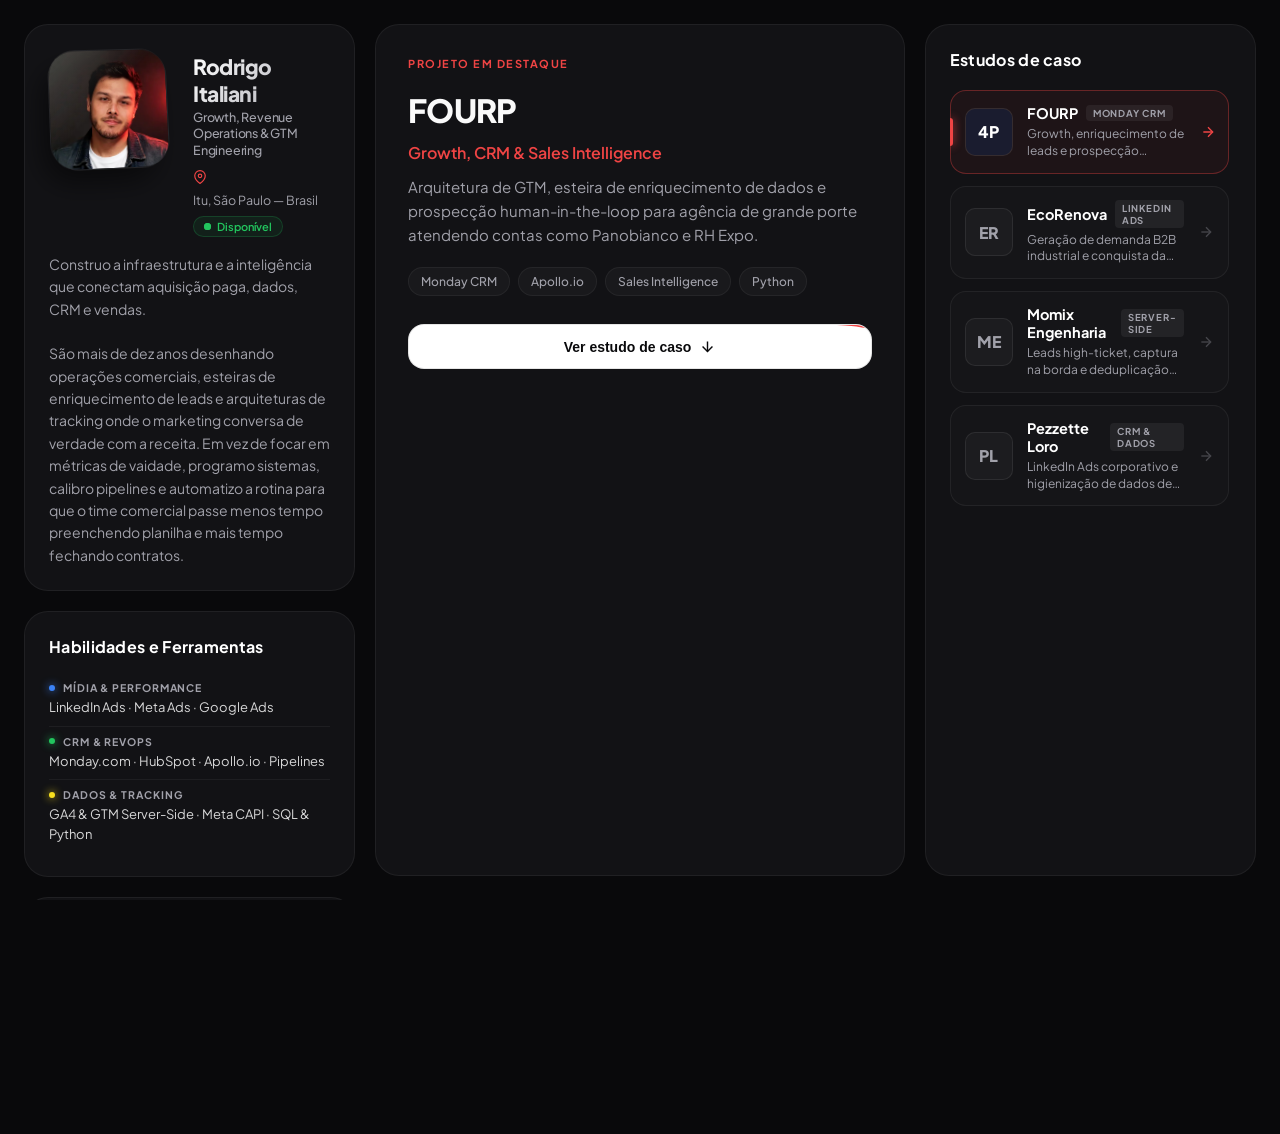
==== commit 153386cb: "style: remove generated images and thumbnails as requested" ====
--- a/index.html
+++ b/index.html
@@ -158,12 +158,6 @@
                     <div class="showcase-tag">PROJETO EM DESTAQUE</div>
 
                     <div class="showcase-body">
-                        <div class="showcase-visual img-zoom-wrapper">
-                            <img src="assets/fourp.webp" alt="FOURP Sales Intelligence Dashboard Mockup" id="showcase-hero-img" class="hero-showcase-img">
-                            <div class="zoom-overlay-btn">
-                                <svg viewBox="0 0 24 24" fill="none" stroke="currentColor" stroke-width="2" stroke-linecap="round" stroke-linejoin="round"><circle cx="11" cy="11" r="8"></circle><line x1="21" y1="21" x2="16.65" y2="16.65"></line><line x1="11" y1="8" x2="11" y2="14"></line><line x1="8" y1="11" x2="14" y2="11"></line></svg>
-                            </div>
-                        </div>
 
                         <div class="showcase-info">
                             <h2 class="showcase-title" id="showcase-title">FOURP</h2>
@@ -231,7 +225,7 @@
                     <!-- Item 0: FOURP (Active by default) -->
                     <div class="project-item active" data-project-id="fourp" id="item-fourp">
                         <div class="project-thumb">
-                            <img src="assets/fourp.webp" loading="lazy" decoding="async" alt="Thumbnail FOURP Sales Intelligence">
+                            <span class="thumb-initials">4P</span>
                             <div class="thumb-glow" style="--thumb-color: #3B82F6;"></div>
                         </div>
                         <div class="project-meta-info">
@@ -250,7 +244,7 @@
                     <!-- Item 1: EcoRenova -->
                     <div class="project-item" data-project-id="ecorenova" id="item-ecorenova">
                         <div class="project-thumb">
-                            <img src="assets/ecorenova.webp" loading="lazy" decoding="async" alt="Thumbnail EcoRenova Demanda B2B">
+                            <span class="thumb-initials">ER</span>
                             <div class="thumb-glow" style="--thumb-color: #F59E0B;"></div>
                         </div>
                         <div class="project-meta-info">
@@ -269,7 +263,7 @@
                     <!-- Item 2: Momix Engenharia -->
                     <div class="project-item" data-project-id="momix" id="item-momix">
                         <div class="project-thumb">
-                            <img src="assets/momix.webp" loading="lazy" decoding="async" alt="Thumbnail Momix Engenharia">
+                            <span class="thumb-initials">ME</span>
                             <div class="thumb-glow" style="--thumb-color: #10B981;"></div>
                         </div>
                         <div class="project-meta-info">
@@ -288,7 +282,7 @@
                     <!-- Item 3: Pezzette Loro Arquitetura -->
                     <div class="project-item" data-project-id="pezzette_loro" id="item-pezzette">
                         <div class="project-thumb">
-                            <img src="assets/pezzette_loro.webp" loading="lazy" decoding="async" alt="Thumbnail Pezzette Loro Arquitetura">
+                            <span class="thumb-initials">PL</span>
                             <div class="thumb-glow" style="--thumb-color: #D97706;"></div>
                         </div>
                         <div class="project-meta-info">
@@ -352,11 +346,6 @@
 
         <p>Era a clássica corrida dos ratos do comercial: muito esforço manual para pouca reunião qualificada na agenda dos executivos.</p>
 
-        <figure class="article-figure">
-            <img src="assets/fourp.webp" alt="Painel de Sales Intelligence e CRM RevOps">
-            <figcaption>Visão da infraestrutura: enriquecimento automático no Apollo.io, fila human-in-the-loop e pipeline no Monday CRM.</figcaption>
-        </figure>
-
         <h3>1. Mineração de ICP e Enriquecimento em Tempo Real (Chega de comprar lista fria)</h3>
         <p>Comprar lista pronta de e-mails é a forma mais rápida de queimar o domínio da empresa e cair direto na caixa de spam. A gente precisava de inteligência de verdade.</p>
         <p>Estruturei uma esteira de captura conectada à API do <strong>Apollo.io</strong> com filtros cirúrgicos: faturamento estimado, porte de equipe, stack de tecnologia instalada e cargos de decisão (CMOs, Heads de Growth, Diretores de Expansão). Assim que uma empresa entrava no radar, scripts em Python cruzavam dados públicos da Receita Federal e do LinkedIn para validar se o contato ainda estava na cadeira e qual era o momento daquela marca.</p>
@@ -412,11 +401,6 @@
 
         <p>A <strong>EcoRenova</strong> atua no gerenciamento e valorização de resíduos industriais para grandes complexos fabris. Eles já tinham clientes gigantescos na casa, como a <strong>Gol Linhas Aéreas</strong>, mas dependiam quase 100% de indicações e relacionamentos históricos. O desafio que assumimos foi criar um canal previsível de geração de demanda que colocasse a marca na mesa de diretores das maiores indústrias do país.</p>
 
-        <figure class="article-figure">
-            <img src="assets/ecorenova.webp" alt="Dashboard de Geração de Demanda B2B Industrial">
-            <figcaption>Painel de Account-Based Marketing e métricas de conversão: engajamento por setor industrial e velocidade de pipeline.</figcaption>
-        </figure>
-
         <h3>1. A Estratégia de Mídia: LinkedIn Ads de Precisão + Remarketing Institucional</h3>
         <p>Em vez de jogar verba fora tentando volume de leads baratos, desenhamos uma estratégia de <strong>Account-Based Marketing (ABM)</strong> via tráfego pago:</p>
         <ul>
@@ -466,11 +450,6 @@
 
         <p>Quando comecei a estruturar a operação de performance da <strong>Momix Engenharia</strong>, o cenário era esse: o time comercial recebia contatos desqualificados e, para piorar, as plataformas de mídia (Google e Meta) estavam praticamente cegas por conta das restrições do Safari/iOS, bloqueadores de anúncio e perda de cookies de terceiros.</p>
 
-        <figure class="article-figure">
-            <img src="assets/momix.webp" alt="Telemetria de Server-Side Tracking na Borda">
-            <figcaption>Console de telemetria: GTM Server-side rodando na borda via Cloudflare, deduplicação CAPI e Event Match Quality 9.6/10.</figcaption>
-        </figure>
-
         <h3>1. Blindando a Coleta de Dados com GTM Server-Side na Borda (Edge)</h3>
         <p>Para resolver a perda de atribuição e calibrar os algoritmos de leilão, migramos todo o tracking para uma infraestrutura <strong>server-side rodando na borda via Cloudflare</strong>:</p>
         <ul>
@@ -519,11 +498,6 @@
         <p>Vender projetos de arquitetura para sedes corporativas de empresas e residências de altíssimo padrão é um exercício constante de paciência e posicionamento. Quando a proposta de projeto passa dos seis dígitos, você não pode se dar ao luxo de parecer uma empresa genérica de decoração.</p>
 
         <p>Na <strong>Pezzette Loro Arquitetura</strong>, o objetivo era atrair CEOs, diretores de expansão imobiliária e famílias com patrimônio consolidado que estivessem planejando construir novas sedes ou reformas completas. O problema clássico desse mercado é que campanhas abertas atraem centenas de contatos perguntando "quanto custa a hora do arquiteto?", gerando um volume enorme de conversas inúteis que consomem o tempo dos sócios.</p>
-
-        <figure class="article-figure">
-            <img src="assets/pezzette_loro.webp" alt="Dashboard de LinkedIn Ads e Governança de CRM Pezzette Loro">
-            <figcaption>Painel de atribuição de campanhas LinkedIn/Google e validação de dados corporativos no CRM.</figcaption>
-        </figure>
 
         <h3>1. LinkedIn Ads &amp; Google Search com Posicionamento Executivo</h3>
         <p>Montamos uma estrutura de mídia que combinava duas forças complementares:</p>
@@ -573,3 +547,7 @@
     <script src="index.js"></script>
 </body>
 </html>
+
+
+
+
--- a/index.css
+++ b/index.css
@@ -1071,15 +1071,7 @@
     box-shadow: 0 0 8px var(--accent-red);
 }
 
-.project-thumb {
-    width: 48px;
-    height: 48px;
-    border-radius: 10px;
-    overflow: hidden;
-    flex-shrink: 0;
-    border: 1px solid rgba(255, 255, 255, 0.08);
-    position: relative;
-}
+.project-thumb { width: 48px; height: 48px; border-radius: 10px; overflow: hidden; flex-shrink: 0; border: 1px solid rgba(255, 255, 255, 0.08); position: relative; display: flex; align-items: center; justify-content: center; background: rgba(255, 255, 255, 0.03); } .thumb-initials { font-weight: 800; font-size: 16px; color: var(--color-text-secondary); z-index: 2; transition: var(--transition-smooth); } .project-item:hover .thumb-initials, .project-item.active .thumb-initials { color: #fff; }
 
 .project-thumb img {
     width: 100%;
@@ -1723,3 +1715,4 @@
     opacity: 1;
     transform: scale(1.05);
 }
+
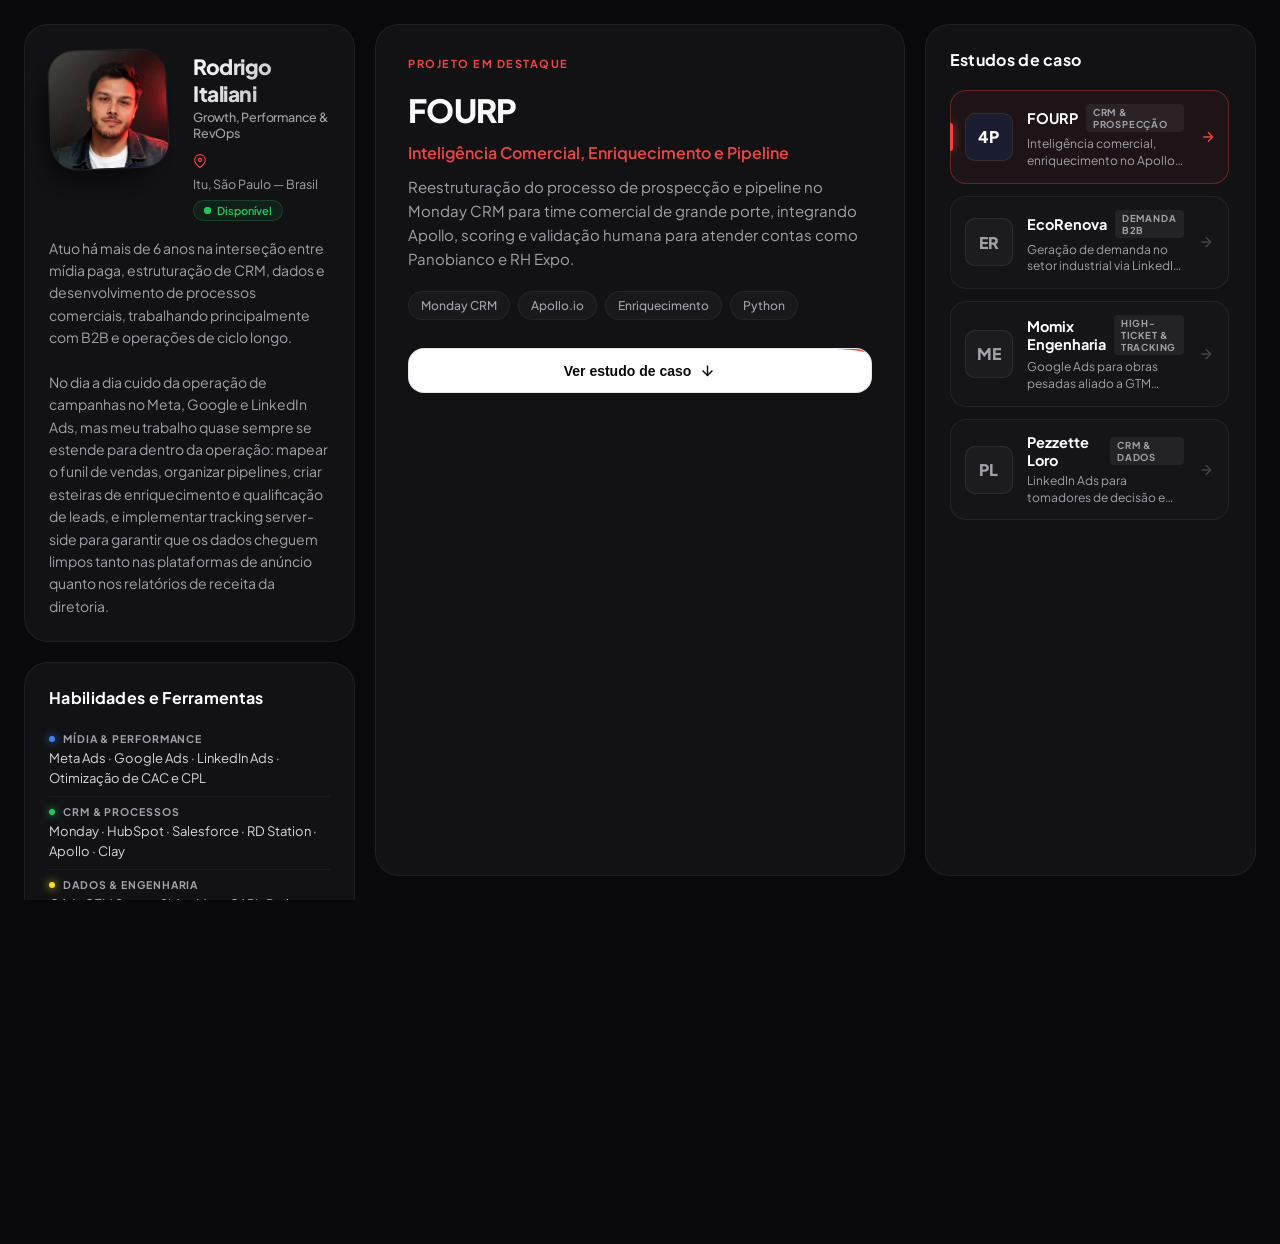
==== commit a428a53d: "copy: rewrite all case studies and bio in authentic grounded voice" ====
--- a/index.html
+++ b/index.html
@@ -67,7 +67,7 @@
                     </div>
                     <div class="profile-headline">
                         <h1 class="profile-name">Rodrigo Italiani</h1>
-                        <p class="profile-tagline">Growth, Revenue Operations &amp; GTM Engineering</p>
+                        <p class="profile-tagline">Growth, Performance &amp; RevOps</p>
                         <div class="profile-origin">
                             <svg class="icon-pin" viewBox="0 0 24 24" fill="none" stroke="currentColor" stroke-width="2">
                                 <path d="M21 10c0 7-9 13-9 13s-9-6-9-13a9 9 0 0 1 18 0z"></path>
@@ -82,9 +82,9 @@
                     </div>
                 </div>
                 <p class="profile-bio">
-                    Construo a infraestrutura e a inteligência que conectam aquisição paga, dados, CRM e vendas.
+                    Atuo há mais de 6 anos na interseção entre mídia paga, estruturação de CRM, dados e desenvolvimento de processos comerciais, trabalhando principalmente com B2B e operações de ciclo longo.
                     <br><br>
-                    São mais de dez anos desenhando operações comerciais, esteiras de enriquecimento de leads e arquiteturas de tracking onde o marketing conversa de verdade com a receita. Em vez de focar em métricas de vaidade, programo sistemas, calibro pipelines e automatizo a rotina para que o time comercial passe menos tempo preenchendo planilha e mais tempo fechando contratos.
+                    No dia a dia cuido da operação de campanhas no Meta, Google e LinkedIn Ads, mas meu trabalho quase sempre se estende para dentro da operação: mapear o funil de vendas, organizar pipelines, criar esteiras de enriquecimento e qualificação de leads, e implementar tracking server-side para garantir que os dados cheguem limpos tanto nas plataformas de anúncio quanto nos relatórios de receita da diretoria.
                 </p>
             </div>
 
@@ -96,23 +96,23 @@
                 <div class="skills-rows">
                     <div class="skill-row">
                         <span class="skill-row-label"><span class="skill-dot" style="--dot: #3B82F6;"></span>Mídia &amp; Performance</span>
-                        <span class="skill-row-items">LinkedIn Ads · Meta Ads · Google Ads</span>
+                        <span class="skill-row-items">Meta Ads · Google Ads · LinkedIn Ads · Otimização de CAC e CPL</span>
                     </div>
                     <div class="skill-row">
-                        <span class="skill-row-label"><span class="skill-dot" style="--dot: #22C55E;"></span>CRM &amp; RevOps</span>
-                        <span class="skill-row-items">Monday.com · HubSpot · Apollo.io · Pipelines</span>
+                        <span class="skill-row-label"><span class="skill-dot" style="--dot: #22C55E;"></span>CRM &amp; Processos</span>
+                        <span class="skill-row-items">Monday · HubSpot · Salesforce · RD Station · Apollo · Clay</span>
                     </div>
                     <div class="skill-row">
-                        <span class="skill-row-label"><span class="skill-dot" style="--dot: #F7DF1E;"></span>Dados &amp; Tracking</span>
-                        <span class="skill-row-items">GA4 &amp; GTM Server-Side · Meta CAPI · SQL &amp; Python</span>
+                        <span class="skill-row-label"><span class="skill-dot" style="--dot: #F7DF1E;"></span>Dados &amp; Engenharia</span>
+                        <span class="skill-row-items">GA4 · GTM Server-Side · Meta CAPI · Python · SQL · APIs</span>
                     </div>
                 </div>
             </div>
 
             <!-- Card 3: CTA — contato direto -->
             <div class="bento-card card-cta" id="card-cta">
-                <h3 class="cta-title">Quer acelerar sua operação comercial?</h3>
-                <p class="cta-subtitle">Do tráfego qualificado ao CRM sem atrito manual. Me chama.</p>
+                <h3 class="cta-title">Vamos conversar sobre a sua operação?</h3>
+                <p class="cta-subtitle">Se você precisa alinhar aquisição, CRM e análise de dados para dar tração ao comercial, é só me chamar.</p>
                 <div class="cta-actions">
                     <a href="https://wa.me/5511987429611" target="_blank" rel="noopener noreferrer" class="btn btn-premium btn-premium-green" id="btn-wa">
                         <canvas class="btn-matrix-canvas" id="wa-btn-canvas"></canvas>
@@ -161,15 +161,15 @@
 
                         <div class="showcase-info">
                             <h2 class="showcase-title" id="showcase-title">FOURP</h2>
-                            <p class="showcase-subtitle" id="showcase-subtitle">Growth, CRM &amp; Sales Intelligence</p>
+                            <p class="showcase-subtitle" id="showcase-subtitle">Inteligência Comercial, Enriquecimento e Pipeline</p>
                             <p class="showcase-desc" id="showcase-desc">
-                                Arquitetura de GTM, esteira de enriquecimento de dados e prospecção human-in-the-loop para agência de grande porte atendendo contas como Panobianco e RH Expo.
+                                Reestruturação do processo de prospecção e pipeline no Monday CRM para time comercial de grande porte, integrando Apollo, scoring e validação humana para atender contas como Panobianco e RH Expo.
                             </p>
 
                             <div class="showcase-meta">
                                 <span class="meta-pill" id="meta-tech1">Monday CRM</span>
                                 <span class="meta-pill" id="meta-tech2">Apollo.io</span>
-                                <span class="meta-pill" id="meta-tech3">Sales Intelligence</span>
+                                <span class="meta-pill" id="meta-tech3">Enriquecimento</span>
                                 <span class="meta-pill" id="meta-tech4">Python</span>
                             </div>
 
@@ -231,9 +231,9 @@
                         <div class="project-meta-info">
                             <div class="project-header">
                                 <h4 class="project-name">FOURP</h4>
-                                <span class="project-microtag">Monday CRM</span>
+                                <span class="project-microtag">CRM &amp; Prospecção</span>
                             </div>
-                            <p class="project-summary">Growth, enriquecimento de leads e prospecção human-in-the-loop.</p>
+                            <p class="project-summary">Inteligência comercial, enriquecimento no Apollo e reestruturação de pipeline no Monday CRM.</p>
                         </div>
                         <svg class="project-arrow" viewBox="0 0 24 24" fill="none" stroke="currentColor" stroke-width="2">
                             <line x1="5" y1="12" x2="19" y2="12"></line>
@@ -250,9 +250,9 @@
                         <div class="project-meta-info">
                             <div class="project-header">
                                 <h4 class="project-name">EcoRenova</h4>
-                                <span class="project-microtag">LinkedIn Ads</span>
+                                <span class="project-microtag">Demanda B2B</span>
                             </div>
-                            <p class="project-summary">Geração de demanda B2B industrial e conquista da Piracanjuba.</p>
+                            <p class="project-summary">Geração de demanda no setor industrial via LinkedIn Ads e conquista da conta da Piracanjuba.</p>
                         </div>
                         <svg class="project-arrow" viewBox="0 0 24 24" fill="none" stroke="currentColor" stroke-width="2">
                             <line x1="5" y1="12" x2="19" y2="12"></line>
@@ -269,9 +269,9 @@
                         <div class="project-meta-info">
                             <div class="project-header">
                                 <h4 class="project-name">Momix Engenharia</h4>
-                                <span class="project-microtag">Server-Side</span>
+                                <span class="project-microtag">High-Ticket &amp; Tracking</span>
                             </div>
-                            <p class="project-summary">Leads high-ticket, captura na borda e deduplicação CAPI.</p>
+                            <p class="project-summary">Google Ads para obras pesadas aliado a GTM Server-Side na borda com deduplicação CAPI.</p>
                         </div>
                         <svg class="project-arrow" viewBox="0 0 24 24" fill="none" stroke="currentColor" stroke-width="2">
                             <line x1="5" y1="12" x2="19" y2="12"></line>
@@ -290,7 +290,7 @@
                                 <h4 class="project-name">Pezzette Loro</h4>
                                 <span class="project-microtag">CRM &amp; Dados</span>
                             </div>
-                            <p class="project-summary">LinkedIn Ads corporativo e higienização de dados de entrada.</p>
+                            <p class="project-summary">LinkedIn Ads para tomadores de decisão e validação de dados corporativos no CRM.</p>
                         </div>
                         <svg class="project-arrow" viewBox="0 0 24 24" fill="none" stroke="currentColor" stroke-width="2">
                             <line x1="5" y1="12" x2="19" y2="12"></line>
@@ -305,10 +305,10 @@
 
     </main>
 
-    <!-- ================= LIGHTBOX (depoimentos ampliados) ================= -->
+    <!-- ================= LIGHTBOX ================= -->
     <div class="lightbox" id="lightbox" aria-hidden="true">
         <button class="lightbox-close" id="lightbox-close" aria-label="Fechar">&times;</button>
-        <img src="" alt="Depoimento ampliado" id="lightbox-img">
+        <img src="" alt="Ampliação" id="lightbox-img">
     </div>
 
     <!-- ================= FLOATING QUICK CONTACT (mobile speed-dial) ================= -->
@@ -337,55 +337,45 @@
 
     <!-- Template 0: FOURP -->
     <template id="template-case-fourp">
-        <h2 class="article-title">O dia em que transformamos a prospecção da agência em um sistema semi-autônomo (e o fim da corrida dos ratos no LinkedIn)</h2>
-        <div class="article-meta">Estudo de Caso • GTM Engineering &amp; RevOps • 6 min de leitura</div>
-
-        <p>Se você já trabalhou dentro de uma agência de marketing em crescimento, sabe exatamente como a coisa funciona nos bastidores: todo mundo quer atender contas maiores, daquelas com orçamento de verdade, mas a prospecção de novos clientes ainda parece um trabalho braçal do século passado.</p>
-
-        <p>Na <strong>FOURP</strong>, o desafio era real. A gente estava lidando com marcas de peso no portfólio — contas do tamanho da rede <strong>Panobianco</strong> e eventos corporativos gigantes como a <strong>RH Expo</strong> —, mas o time de novos negócios passava a maior parte do dia afundado em tarefas ingratas: garimpando contatos no LinkedIn, copiando e colando nomes no CRM, tentando adivinhar quem era o diretor de marketing certo e mandando mensagens frias que quase ninguém respondia.</p>
-
-        <p>Era a clássica corrida dos ratos do comercial: muito esforço manual para pouca reunião qualificada na agenda dos executivos.</p>
-
-        <h3>1. Mineração de ICP e Enriquecimento em Tempo Real (Chega de comprar lista fria)</h3>
-        <p>Comprar lista pronta de e-mails é a forma mais rápida de queimar o domínio da empresa e cair direto na caixa de spam. A gente precisava de inteligência de verdade.</p>
-        <p>Estruturei uma esteira de captura conectada à API do <strong>Apollo.io</strong> com filtros cirúrgicos: faturamento estimado, porte de equipe, stack de tecnologia instalada e cargos de decisão (CMOs, Heads de Growth, Diretores de Expansão). Assim que uma empresa entrava no radar, scripts em Python cruzavam dados públicos da Receita Federal e do LinkedIn para validar se o contato ainda estava na cadeira e qual era o momento daquela marca.</p>
-
-        <h3>2. O Sistema Human-in-the-Loop (Por que robô 100% automático dá errado)</h3>
-        <p>Tem muita gente vendendo a ilusão de que dá para colocar uma IA disparando mensagens 100% automáticas para diretores de grandes marcas. Quem recebe esse tipo de abordagem percebe em dois segundos e deleta na hora, porque parece panfleto de caixa de correio.</p>
-        <p>A solução que desenhei foi um fluxo <strong>Human-in-the-Loop</strong>: a IA faz todo o trabalho pesado de pesquisa, lê os posts recentes do tomador de decisão, sintetiza os desafios daquele segmento e gera um briefing com três ganchos de conversa altamente personalizados. Esse resumo cai numa fila visual para o SDR humano.</p>
-        <p>O vendedor bate o olho no contexto, ajusta uma palavra se achar necessário e aprova o envio com um único clique. O que antes tomava 30 minutos de garimpo manual por lead passou a ser resolvido em <strong>15 segundos</strong> com contexto real e voz humana.</p>
-
-        <h3>3. A Disciplina de Pipeline no Monday CRM</h3>
-        <p>Dado desorganizado é o maior cemitério de vendas de qualquer operação. Reestruturei o <strong>Monday CRM</strong> da FOURP do zero, criando fluxos claros para três personas diferentes:</p>
-        <ul>
-            <li><strong>Visão SDR:</strong> Painel enxuto focado apenas nas tarefas do dia, com contatos prioritários, histórico da conversa e alertas automáticos de retorno.</li>
-            <li><strong>Visão Closers &amp; Liderança:</strong> Pipeline em formato kanban com valor ponderado, probabilidade de fechamento e checklist de avanço de fase (sem deixar negócio esquecido na gaveta).</li>
-            <li><strong>Visão Executiva &amp; Ops:</strong> Dashboards em tempo real medindo taxa de passagem entre etapas, tempo médio de ciclo, CAC estimado e previsão de receita para o trimestre.</li>
-        </ul>
-
-        <blockquote>
-            O time comercial parou de preencher relatório no fim do dia e passou a usar o CRM como ferramenta de trabalho diária, com 100% dos dados atualizados automaticamente.
-        </blockquote>
+        <h2 class="article-title">Reestruturação de CRM, enriquecimento de dados e inteligência comercial para vendas complexas</h2>
+        <div class="article-meta">Estudo de Caso • Arquitetura de CRM &amp; Processos Comerciais • 5 min de leitura</div>
+
+        <p>A FOURP é uma agência que atende clientes de grande porte, incluindo contas como a rede Panobianco e eventos corporativos de grande escala como a RH Expo. No entanto, o próprio time comercial enfrentava um gargalo comum em operações em crescimento: a prospecção ativa de novas contas dependia de muito esforço braçal dos SDRs para encontrar contatos no LinkedIn, validar e-mails e registrar tudo no CRM de forma manual.</p>
+
+        <p>Isso gerava dois problemas práticos: os vendedores perdiam a maior parte do dia fazendo pesquisa em vez de conversar com potenciais clientes, e o CRM ficava despadronizado, o que dificultava o acompanhamento das taxas de conversão e a previsão de receita pela liderança.</p>
+
+        <p>Para resolver esse fluxo, desenhei uma esteira de inteligência comercial dividida em três frentes:</p>
+
+        <h3>1. Mineração e enriquecimento de dados</h3>
+        <p>Em vez de trabalhar com listas frias genéricas, conectei a API do Apollo.io e ferramentas de enriquecimento para filtrar empresas por faturamento estimado, porte e cargos de decisão reais (como CMOs, diretores de expansão e heads de marketing). Scripts auxiliares cruzavam dados públicos para confirmar se o profissional ainda estava na empresa e qual era o momento de contratação da marca.</p>
+
+        <h3>2. Fluxo com validação humana (Human-in-the-loop)</h3>
+        <p>Evitamos a abordagem de disparos 100% automáticos, que costuma soar impessoal e gerar baixa conversão em tickets maiores. A automação cuidava da parte pesada de pesquisa e montava um resumo com contexto da empresa e sugestões de ganchos de conversa. O vendedor apenas revisava o contexto na tela, ajustava o que fosse necessário e aprovava o envio. Um processo de pesquisa que antes levava de 20 a 30 minutos por empresa passou a ser resolvido em menos de um minuto, preservando o tom pessoal da abordagem.</p>
+
+        <h3>3. Padronização e visibilidade no Monday CRM</h3>
+        <p>Reestruturei o Monday CRM separando com clareza as etapas de qualificação do SDR e de negociação dos Closers. Criamos campos obrigatórios na passagem de bastão, regras de pontuação de oportunidade e dashboards que mostravam para a diretoria, em tempo real, o tempo médio de ciclo, a taxa de passagem entre etapas e a receita prevista no trimestre.</p>
+
+        <p>Com essa estrutura, a equipe comercial reduziu drasticamente o tempo gasto em pesquisa operacional e passou a manter o pipeline sempre atualizado, aumentando o volume de reuniões qualificadas semanais com tomadores de decisão.</p>
 
         <h3>Métricas de Impacto</h3>
         <div class="metrics-grid">
             <div class="metric-card">
                 <div class="metric-value">75%</div>
-                <div class="metric-label">Menos tempo gasto em mineração manual de contatos</div>
+                <div class="metric-label">Redução no tempo operacional de pesquisa de contatos</div>
             </div>
             <div class="metric-card">
                 <div class="metric-value">3.4x</div>
-                <div class="metric-label">Mais reuniões qualificadas agendadas por semana</div>
+                <div class="metric-label">Aumento médio no volume de reuniões qualificadas por semana</div>
             </div>
             <div class="metric-card">
                 <div class="metric-value">100%</div>
-                <div class="metric-label">De visibilidade em tempo real do pipeline no Monday CRM</div>
+                <div class="metric-label">Visibilidade em tempo real das etapas do pipeline no CRM</div>
             </div>
         </div>
 
         <div class="article-cta-box">
-            <h4>Sua operação comercial precisa de inteligência e escala?</h4>
-            <p>Eu estruturo o GTM, o CRM e as esteiras de aquisição para que seu time foque apenas em fechar negócios de alto valor.</p>
+            <h4>Quer estruturar a inteligência comercial da sua operação?</h4>
+            <p>Se você precisa alinhar GTM, CRM e esteiras de enriquecimento para dar escala ao time de vendas, é só me chamar.</p>
             <div style="display: flex; gap: 12px; flex-wrap: wrap; margin-top: 15px;">
                 <a href="https://wa.me/5511987429611" target="_blank" rel="noopener noreferrer" class="btn btn-primary" style="background: linear-gradient(135deg, #EF4444, #DC2626); border: none; color: #fff; box-shadow: 0 4px 15px rgba(239, 68, 68, 0.25);">Conversar sobre minha operação</a>
             </div>
@@ -394,47 +384,43 @@
 
     <!-- Template 1: EcoRenova -->
     <template id="template-case-ecorenova">
-        <h2 class="article-title">Como furamos a bolha das grandes indústrias com mídia paga ultra-segmentada (e colocamos a Piracanjuba no pipeline)</h2>
-        <div class="article-meta">Estudo de Caso • Geração de Demanda B2B &amp; Aquisição • 5 min de leitura</div>
-
-        <p>Vender para o setor industrial pesado é um jogo completamente diferente de vender para o varejo ou infoproduto. O ciclo de decisão é longo, envolve múltiplos comitês, tem contratos na casa dos múltiplos dígitos e os compradores são diretores que você não vai impactar com dancinha de rede social nem com anúncio genérico de "Fale com um consultor".</p>
-
-        <p>A <strong>EcoRenova</strong> atua no gerenciamento e valorização de resíduos industriais para grandes complexos fabris. Eles já tinham clientes gigantescos na casa, como a <strong>Gol Linhas Aéreas</strong>, mas dependiam quase 100% de indicações e relacionamentos históricos. O desafio que assumimos foi criar um canal previsível de geração de demanda que colocasse a marca na mesa de diretores das maiores indústrias do país.</p>
-
-        <h3>1. A Estratégia de Mídia: LinkedIn Ads de Precisão + Remarketing Institucional</h3>
-        <p>Em vez de jogar verba fora tentando volume de leads baratos, desenhamos uma estratégia de <strong>Account-Based Marketing (ABM)</strong> via tráfego pago:</p>
-        <ul>
-            <li><strong>LinkedIn Ads Direcionado:</strong> Filtramos por CNAEs de indústrias específicas (laticínios, alimentos, aeronáutica, química) e cargos como Diretores Industriais, Gerentes de Sustentabilidade e Engenheiros de Meio Ambiente. Os anúncios falavam a língua deles: conformidade ambiental, redução de passivo e ganho operacional.</li>
-            <li><strong>Meta Ads para Blindagem de Autoridade:</strong> Usamos o Meta Ads não para capturar lead frio, mas como camada de remarketing hiper-específica para quem já havia interagido com o site ou perfil institucional, reforçando cases de sucesso, certificações ISO e bastidores técnicos da usina de reciclagem.</li>
-        </ul>
-
-        <h3>2. Tracking Server-Side e Qualificação Automática</h3>
-        <p>Como compradores industriais costumam navegar dentro de redes corporativas protegidas por firewalls e bloqueadores de scripts, implementamos <strong>GTM Server-Side</strong> para garantir que nenhuma conversão de formulário ou download de material técnico fosse perdida.</p>
-        <p>Cada oportunidade gerada caía no CRM já enriquecida com o porte da fábrica, localização da planta e estimativa de volume de resíduos gerados, permitindo que a equipe de engenharia comercial entrasse em contato sabendo exatamente qual proposta técnica apresentar.</p>
-
-        <blockquote>
-            O grande marco da operação foi a entrada e o fechamento da conta da Piracanjuba, atraída diretamente pelas campanhas segmentadas e convertida dentro do nosso fluxo de nutrição B2B.
-        </blockquote>
+        <h2 class="article-title">Geração de demanda B2B no setor industrial e a conquista de contas corporativas</h2>
+        <div class="article-meta">Estudo de Caso • Mídia Paga B2B &amp; Aquisição • 4 min de leitura</div>
+
+        <p>A EcoRenova atua na gestão e valorização de resíduos industriais para grandes complexos fabris, atendendo clientes com operações complexas como a Gol Linhas Aéreas. Historicamente, a maior parte dos novos contratos vinha por meio de indicações e relacionamento direto dos sócios. O objetivo do projeto foi estruturar um canal digital de geração de demanda que conseguisse alcançar diretores industriais, gerentes de sustentabilidade e engenheiros de meio ambiente de forma contínua.</p>
+
+        <p>Vendas para grandes indústrias envolvem comitês de decisão técnicos e ciclos de negociação longos, onde anúncios genéricos de varejo não funcionam. Por isso, estruturamos a estratégia em duas camadas de mídia complementares:</p>
+
+        <h3>1. LinkedIn Ads com foco em tomadores de decisão</h3>
+        <p>Segmentamos campanhas por CNAEs industriais específicos (setores de alimentos, laticínios, aeronáutica e químico) e cargos técnicos com poder de veto ou contratação. A comunicação focava em dores reais do setor, como conformidade ambiental, auditorias, redução de passivo e ganho de eficiência no tratamento dos resíduos.</p>
+
+        <h3>2. Meta Ads como remarketing de autoridade</h3>
+        <p>O Meta Ads não foi utilizado para captação fria, mas como camada de reforço institucional para quem já havia interagido com o site ou com os anúncios do LinkedIn. Mostramos cases de clientes atendidos, certificações técnicas e a capacidade operacional da planta de processamento.</p>
+
+        <h3>3. Tracking e integração com o time comercial</h3>
+        <p>Como muitos tomadores de decisão navegam dentro de redes corporativas com bloqueadores, implementamos tracking server-side via GTM para não perder dados de conversão de formulários técnicos. Os leads entravam no CRM com dados prévios de porte e localização da planta fabril, permitindo que a equipe de engenharia comercial já iniciasse o primeiro contato com um diagnóstico inicial em mãos.</p>
+
+        <p>O principal resultado da estratégia foi a abertura e fechamento de grandes contas industriais diretamente pelo canal digital, com destaque para a entrada da Piracanjuba no pipeline comercial da empresa.</p>
 
         <h3>Métricas de Impacto</h3>
         <div class="metrics-grid">
             <div class="metric-card">
                 <div class="metric-value">42%</div>
-                <div class="metric-label">Redução do CAC corporativo em relação a feiras e eventos</div>
+                <div class="metric-label">Redução no custo de aquisição (CAC) comparado a feiras e canais tradicionais</div>
             </div>
             <div class="metric-card">
                 <div class="metric-value">Piracanjuba</div>
-                <div class="metric-label">Grande conta conquistada diretamente pelo canal digital</div>
+                <div class="metric-label">Conta corporativa conquistada diretamente pela esteira digital</div>
             </div>
             <div class="metric-card">
                 <div class="metric-value">R$ 8M+</div>
-                <div class="metric-label">Em valor de contratos qualificados gerados no pipeline</div>
+                <div class="metric-label">Volume de oportunidades qualificadas movimentadas no pipeline</div>
             </div>
         </div>
 
         <div class="article-cta-box">
-            <h4>Quer abrir canais de aquisição previsíveis para vendas complexas?</h4>
-            <p>Eu desenho estratégias de tráfego B2B, tracking avançado e CRM pensadas para ciclos longos e tickets expressivos.</p>
+            <h4>Quer abrir canais previsíveis de aquisição B2B?</h4>
+            <p>Eu estruturo estratégias de tráfego, tracking e CRM pensadas para ciclos longos e vendas de alto valor.</p>
             <div style="display: flex; gap: 12px; flex-wrap: wrap; margin-top: 15px;">
                 <a href="https://wa.me/5511987429611" target="_blank" rel="noopener noreferrer" class="btn btn-primary" style="background: linear-gradient(135deg, #EF4444, #DC2626); border: none; color: #fff; box-shadow: 0 4px 15px rgba(239, 68, 68, 0.25);">Falar sobre geração de demanda</a>
             </div>
@@ -443,33 +429,28 @@
 
     <!-- Template 2: Momix Engenharia -->
     <template id="template-case-momix">
-        <h2 class="article-title">O quebra-cabeça do lead de R$ 500 mil: domando o Google Ads e blindando o tracking na borda</h2>
-        <div class="article-meta">Estudo de Caso • Performance High-Ticket &amp; Server-Side Tracking • 5 min de leitura</div>
-
-        <p>No setor de engenharia de infraestrutura e grandes obras civis, a matemática do tráfego não perdoa amadorismo. Um clique de palavra-chave no Google Ads pode custar facilmente R$ 40 ou R$ 60 reais. Se você atrair curiosos procurando reforma de calçada residencial, sua verba mensal vai para o ralo em dois dias sem gerar uma única oportunidade real.</p>
-
-        <p>Quando comecei a estruturar a operação de performance da <strong>Momix Engenharia</strong>, o cenário era esse: o time comercial recebia contatos desqualificados e, para piorar, as plataformas de mídia (Google e Meta) estavam praticamente cegas por conta das restrições do Safari/iOS, bloqueadores de anúncio e perda de cookies de terceiros.</p>
-
-        <h3>1. Blindando a Coleta de Dados com GTM Server-Side na Borda (Edge)</h3>
-        <p>Para resolver a perda de atribuição e calibrar os algoritmos de leilão, migramos todo o tracking para uma infraestrutura <strong>server-side rodando na borda via Cloudflare</strong>:</p>
-        <ul>
-            <li><strong>Deduplicação de Eventos:</strong> Configuramos o disparo paralelo de eventos via navegador e via servidor através da <strong>Meta Conversions API (CAPI)</strong> e das Conversões Offline do Google Ads, usando chaves únicas de deduplicação e parâmetros <code>fbp</code>, <code>fbc</code> e <code>gclid</code>.</li>
-            <li><strong>Higienização Criptográfica (SHA-256):</strong> Dados de primeiro contato como telefone e e-mail corporativo eram normalizados e convertidos em hash SHA-256 no próprio servidor antes do envio, elevando a pontuação de <strong>Event Match Quality (EMQ) para 9.6/10</strong>.</li>
-        </ul>
-
-        <h3>2. Google Ads Cirúrgico e Scoring de Lead no CRM</h3>
-        <p>Reescrevemos completamente a estrutura de busca no Google Ads. Negativamos milhares de termos de busca residenciais e focamos estritamente em palavras de alta intenção institucional (como <em>construção de galpões industriais</em>, <em>reforço estrutural corporativo</em> e <em>engenharia de fundações</em>).</p>
-        <p>Na ponta de vendas, conectamos o formulário ao CRM com um script de pontuação automática: o lead só era atribuído para ligação imediata do engenheiro orçamentista se atendesse aos critérios mínimos de metragem e investimento previstos.</p>
-
-        <blockquote>
-            O algoritmo das plataformas de anúncio passou a aprender com quem realmente assinava contrato, em vez de otimizar para quem apenas preenchia formulário.
-        </blockquote>
+        <h2 class="article-title">Geração de leads para engenharia pesada e tracking server-side com deduplicação</h2>
+        <div class="article-meta">Estudo de Caso • Performance High-Ticket &amp; Engenharia de Dados • 5 min de leitura</div>
+
+        <p>No segmento de engenharia civil pesada e obras corporativas, o custo por clique no Google Ads é elevado devido à concorrência por termos técnicos. Um dos principais desafios da Momix Engenharia era atrair tomadores de decisão de galpões logísticos, indústrias e reforços estruturais, evitando o desperdício de verba com buscas residenciais ou pesquisas de curiosos.</p>
+
+        <p>Além disso, as plataformas de anúncio tinham dificuldade de mensurar conversões reais com precisão por conta das perdas naturais de cookies de terceiros e bloqueadores de rastreamento no navegador.</p>
+
+        <p>Para estruturar uma operação eficiente, trabalhamos em duas frentes técnicas:</p>
+
+        <h3>1. Infraestrutura de dados e Server-Side Tracking</h3>
+        <p>Migramos a coleta de dados para um container GTM Server-Side rodando na nuvem. Configuramos o envio paralelo via navegador e servidor através da Meta Conversions API (CAPI) e das Conversões Offline do Google Ads, utilizando chaves de deduplicação e parâmetros como <code>gclid</code>, <code>fbp</code> e <code>fbc</code>. Dados de contato eram criptografados em hash SHA-256 no próprio servidor antes do envio, elevando o Event Match Quality (EMQ) para mais de 9.5/10 e garantindo que os algoritmos de leilão aprendessem com as conversões reais.</p>
+
+        <h3>2. Revisão de campanhas e qualificação no CRM</h3>
+        <p>No Google Ads, fizemos uma limpeza ampla na lista de termos de pesquisa, aplicando centenas de negativas para eliminar qualquer intenção residencial ou de cursos. Focamos estritamente em palavras de correspondência de alta intenção comercial (obras de galpões, fundações profundas, laudos estruturais industriais). No formulário de entrada, criamos filtros de metragem e escopo que pontuavam o lead antes de encaminhá-lo para a ligação direta do engenheiro orçamentista.</p>
+
+        <p>A combinação entre mídia com intenção qualificada e dados de tracking sem perdas permitiu otimizar o investimento e aumentar a proporção de reuniões para obras de grande porte.</p>
 
         <h3>Métricas de Impacto</h3>
         <div class="metrics-grid">
             <div class="metric-card">
                 <div class="metric-value">99.8%</div>
-                <div class="metric-label">De precisão na deduplicação de eventos server-side</div>
+                <div class="metric-label">Precisão na deduplicação de eventos server-side</div>
             </div>
             <div class="metric-card">
                 <div class="metric-value">65%</div>
@@ -477,68 +458,60 @@
             </div>
             <div class="metric-card">
                 <div class="metric-value">9.6/10</div>
-                <div class="metric-label">Event Match Quality atingido na Meta Conversions API</div>
+                <div class="metric-label">Nota média de Event Match Quality (EMQ) na Meta CAPI</div>
             </div>
         </div>
 
         <div class="article-cta-box">
-            <h4>Seu tracking está perdendo dados ou atraindo leads desqualificados?</h4>
-            <p>Eu implemento arquiteturas de tracking server-side robustas e funis de mídia de alta precisão para vendas high-ticket.</p>
+            <h4>Seu tracking está perdendo dados ou gerando leads desqualificados?</h4>
+            <p>Eu implemento arquiteturas de tracking server-side robustas e funis de mídia de alta precisão para vendas complexas.</p>
             <div style="display: flex; gap: 12px; flex-wrap: wrap; margin-top: 15px;">
-                <a href="https://wa.me/5511987429611" target="_blank" rel="noopener noreferrer" class="btn btn-primary" style="background: linear-gradient(135deg, #EF4444, #DC2626); border: none; color: #fff; box-shadow: 0 4px 15px rgba(239, 68, 68, 0.25);">Blindar meu tracking e mídia</a>
+                <a href="https://wa.me/5511987429611" target="_blank" rel="noopener noreferrer" class="btn btn-primary" style="background: linear-gradient(135deg, #EF4444, #DC2626); border: none; color: #fff; box-shadow: 0 4px 15px rgba(239, 68, 68, 0.25);">Conversar sobre tracking e dados</a>
             </div>
         </div>
     </template>
 
     <!-- Template 3: Pezzette Loro Arquitetura -->
     <template id="template-case-pezzette_loro">
-        <h2 class="article-title">Vendendo arquitetura de alto padrão para C-Levels: como limpar os dados para não queimar verba de mídia</h2>
-        <div class="article-meta">Estudo de Caso • B2B Corporativo &amp; Governança de Dados • 5 min de leitura</div>
-
-        <p>Vender projetos de arquitetura para sedes corporativas de empresas e residências de altíssimo padrão é um exercício constante de paciência e posicionamento. Quando a proposta de projeto passa dos seis dígitos, você não pode se dar ao luxo de parecer uma empresa genérica de decoração.</p>
-
-        <p>Na <strong>Pezzette Loro Arquitetura</strong>, o objetivo era atrair CEOs, diretores de expansão imobiliária e famílias com patrimônio consolidado que estivessem planejando construir novas sedes ou reformas completas. O problema clássico desse mercado é que campanhas abertas atraem centenas de contatos perguntando "quanto custa a hora do arquiteto?", gerando um volume enorme de conversas inúteis que consomem o tempo dos sócios.</p>
-
-        <h3>1. LinkedIn Ads &amp; Google Search com Posicionamento Executivo</h3>
-        <p>Montamos uma estrutura de mídia que combinava duas forças complementares:</p>
-        <ul>
-            <li><strong>LinkedIn Ads para Tomadores de Decisão:</strong> Segmentação direcionada a Presidentes, CFOs, Sócios de Fundos e Diretores de Operações em polos econômicos estratégicos. O tom dos criativos focava na valorização de ativos imobiliários, eficiência acústica/térmica e ergonomia corporativa.</li>
-            <li><strong>Google Search de Correspondência Exata:</strong> Focamos em pesquisas específicas por escritórios de arquitetura corporativa e projetos turn-key de alto padrão, excluindo qualquer termo relacionado a plantas residenciais populares ou cursos de design.</li>
-        </ul>
-
-        <h3>2. Governança de Dados e Higienização na Entrada</h3>
-        <p>Para não sobrecarregar os arquitetos seniores com contatos desqualificados, construí uma camada de validação e limpeza de dados:</p>
-        <ul>
-            <li><strong>Validação de Domínio Corporativo:</strong> O formulário identificava automaticamente domínios corporativos válidos, barrando e-mails temporários ou com erros de digitação.</li>
-            <li><strong>Enriquecimento e Deduplicação:</strong> Scripts conectavam o contato com o banco do CRM, enriquecendo com setor de atuação e histórico prévio da empresa.</li>
-            <li><strong>Handoff Fluido:</strong> Leads corporativos chegavam diretamente no pipeline comercial com ficha técnica completa, permitindo que a primeira reunião fosse uma consultoria estratégica e não um interrogatório básico.</li>
-        </ul>
-
-        <blockquote>
-            A taxa de conversão de lead qualificado para proposta comercial apresentada subiu mais de três vezes, com zero tempo perdido em contatos duplicados.
-        </blockquote>
+        <h2 class="article-title">Captação de clientes corporativos para arquitetura e governança de dados no CRM</h2>
+        <div class="article-meta">Estudo de Caso • B2B Corporativo &amp; Governança de CRM • 4 min de leitura</div>
+
+        <p>A Pezzette Loro Arquitetura é um escritório especializado em projetos corporativos para sedes de empresas, escritórios executivos e residências de alto padrão. O desafio era posicionar a marca para atingir CEOs, diretores de expansão imobiliária e fundadores de empresas que estivessem planejando novas instalações, filtrando contatos que buscavam serviços básicos de decoração ou plantas residenciais convencionais.</p>
+
+        <p>Para construir uma esteira previsível sem sobrecarregar os arquitetos seniores com atendimentos fora de perfil, organizamos o processo da seguinte forma:</p>
+
+        <h3>1. LinkedIn Ads e Google Search de correspondência exata</h3>
+        <p>No LinkedIn, direcionamos campanhas institucionais para cargos C-level, diretores de operações e sócios de empresas em polos econômicos estratégicos, abordando valorização de ativos imobiliários, eficiência de espaço e acústica corporativa. No Google Ads, focamos em termos específicos de projetos arquitetônicos corporativos e turn-key, com exclusão rígida de termos de varejo.</p>
+
+        <h3>2. Validação de dados na entrada e enriquecimento</h3>
+        <p>Implementamos validação no formulário para identificar e priorizar domínios corporativos comerciais válidos, evitando e-mails com erro de digitação ou contatos temporários. Um script de integração cruzava o domínio com o CRM para verificar histórico de relacionamento prévio e enriquecer a ficha com o setor e porte da empresa.</p>
+
+        <h3>3. Handoff organizado no CRM</h3>
+        <p>O lead chegava diretamente no pipeline da equipe comercial com o contexto da empresa preenchido, permitindo que a primeira reunião fosse uma apresentação técnica consultiva, sem a necessidade de perguntas cadastrais básicas.</p>
+
+        <p>A padronização dos dados na entrada e a precisão do público-alvo melhoraram a taxa de conversão de oportunidades em propostas técnicas apresentadas, eliminando o retrabalho com registros duplicados ou incompletos.</p>
 
         <h3>Métricas de Impacto</h3>
         <div class="metrics-grid">
             <div class="metric-card">
                 <div class="metric-value">98.2%</div>
-                <div class="metric-label">De domínios corporativos validados e enriquecidos na entrada</div>
+                <div class="metric-label">Índice de domínios corporativos validados e enriquecidos na entrada</div>
             </div>
             <div class="metric-card">
                 <div class="metric-value">3.2x</div>
-                <div class="metric-label">Aumento na taxa de conversão de lead para proposta apresentada</div>
+                <div class="metric-label">Aumento na taxa de conversão de contatos para propostas apresentadas</div>
             </div>
             <div class="metric-card">
                 <div class="metric-value">Zero</div>
-                <div class="metric-label">De retrabalho com contatos duplicados ou dados corrompidos</div>
+                <div class="metric-label">Retrabalho da equipe comercial com contatos duplicados ou dados incompletos</div>
             </div>
         </div>
 
         <div class="article-cta-box">
-            <h4>Quer posicionar sua empresa para atrair clientes de alto valor?</h4>
-            <p>Eu construo esteiras de aquisição, governança de dados e CRM que filtram o ruído e valorizam seu tempo.</p>
+            <h4>Quer qualificar melhor a entrada de oportunidades no seu CRM?</h4>
+            <p>Eu estruturo esteiras de mídia, governança de dados e pipelines comerciais que reduzem o atrito no atendimento.</p>
             <div style="display: flex; gap: 12px; flex-wrap: wrap; margin-top: 15px;">
-                <a href="https://wa.me/5511987429611" target="_blank" rel="noopener noreferrer" class="btn btn-primary" style="background: linear-gradient(135deg, #EF4444, #DC2626); border: none; color: #fff; box-shadow: 0 4px 15px rgba(239, 68, 68, 0.25);">Estruturar minha aquisição de alto padrão</a>
+                <a href="https://wa.me/5511987429611" target="_blank" rel="noopener noreferrer" class="btn btn-primary" style="background: linear-gradient(135deg, #EF4444, #DC2626); border: none; color: #fff; box-shadow: 0 4px 15px rgba(239, 68, 68, 0.25);">Estruturar minha operação de dados</a>
             </div>
         </div>
     </template>
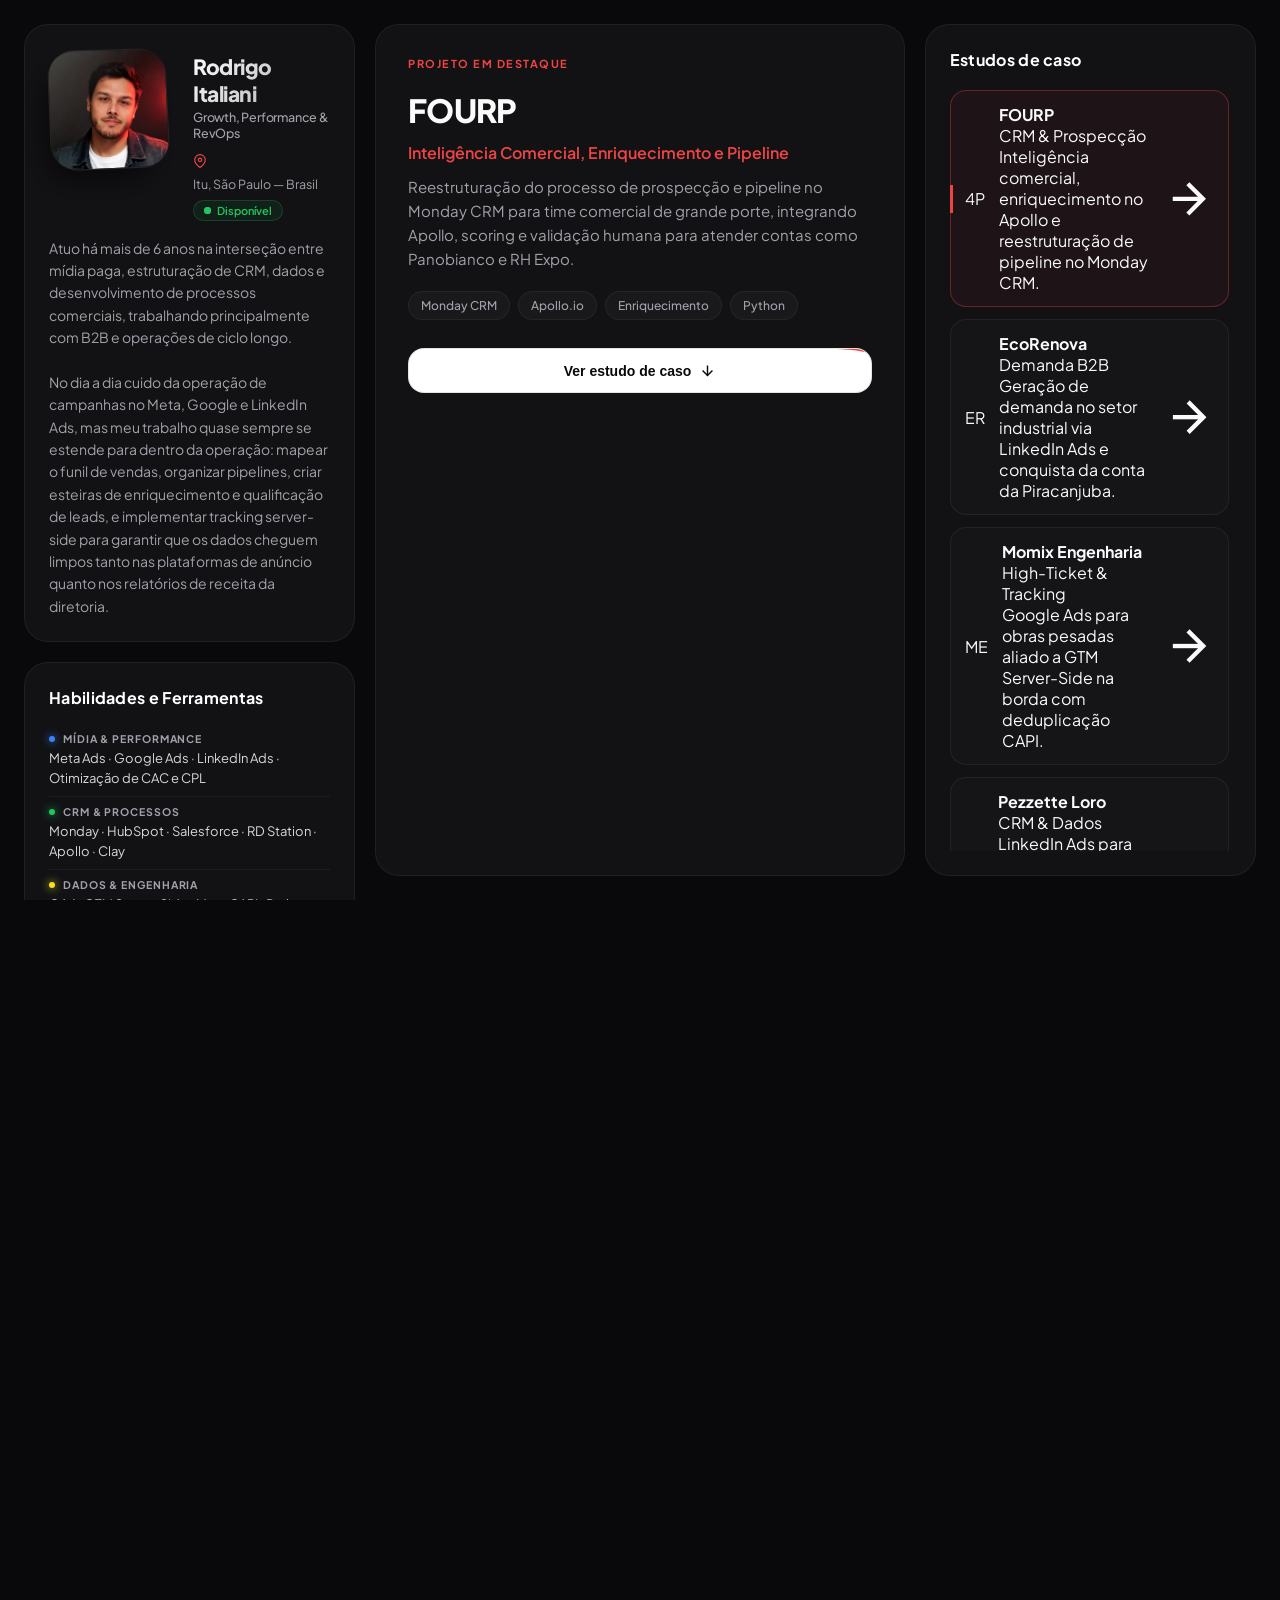
==== commit cf45594b: "fix: style monogram logos with perfect centering and brand gradients" ====
--- a/index.html
+++ b/index.html
@@ -226,7 +226,6 @@
                     <div class="project-item active" data-project-id="fourp" id="item-fourp">
                         <div class="project-thumb">
                             <span class="thumb-initials">4P</span>
-                            <div class="thumb-glow" style="--thumb-color: #3B82F6;"></div>
                         </div>
                         <div class="project-meta-info">
                             <div class="project-header">
@@ -245,7 +244,6 @@
                     <div class="project-item" data-project-id="ecorenova" id="item-ecorenova">
                         <div class="project-thumb">
                             <span class="thumb-initials">ER</span>
-                            <div class="thumb-glow" style="--thumb-color: #F59E0B;"></div>
                         </div>
                         <div class="project-meta-info">
                             <div class="project-header">
@@ -264,7 +262,6 @@
                     <div class="project-item" data-project-id="momix" id="item-momix">
                         <div class="project-thumb">
                             <span class="thumb-initials">ME</span>
-                            <div class="thumb-glow" style="--thumb-color: #10B981;"></div>
                         </div>
                         <div class="project-meta-info">
                             <div class="project-header">
@@ -283,7 +280,6 @@
                     <div class="project-item" data-project-id="pezzette_loro" id="item-pezzette">
                         <div class="project-thumb">
                             <span class="thumb-initials">PL</span>
-                            <div class="thumb-glow" style="--thumb-color: #D97706;"></div>
                         </div>
                         <div class="project-meta-info">
                             <div class="project-header">
--- a/index.css
+++ b/index.css
@@ -1067,45 +1067,77 @@
     width: 3px;
     height: 28px;
     background: var(--accent-red);
-    border-radius: 0 4px 4px 0;
-    box-shadow: 0 0 8px var(--accent-red);
-}
-
-.project-thumb { width: 48px; height: 48px; border-radius: 10px; overflow: hidden; flex-shrink: 0; border: 1px solid rgba(255, 255, 255, 0.08); position: relative; display: flex; align-items: center; justify-content: center; background: rgba(255, 255, 255, 0.03); } .thumb-initials { font-weight: 800; font-size: 16px; color: var(--color-text-secondary); z-index: 2; transition: var(--transition-smooth); } .project-item:hover .thumb-initials, .project-item.active .thumb-initials { color: #fff; }
-
-.project-thumb img {
-    width: 100%;
-    height: 100%;
-    object-fit: cover;
-}
-
-.project-marker {
+/* Monogram Brand Badges (Logos) */
+.project-thumb {
+    width: 44px;
+    height: 44px;
+    min-width: 44px;
+    border-radius: 10px;
+    flex-shrink: 0;
+    position: relative;
     display: flex;
     align-items: center;
     justify-content: center;
-    overflow: visible;
-    background: linear-gradient(135deg, rgba(239, 68, 68, 0.28), rgba(255, 255, 255, 0.06));
-}
-
-.project-marker-code {
-    font-size: 12px;
+    background: #18181b;
+    border: 1px solid rgba(255, 255, 255, 0.08);
+    box-shadow: 0 2px 6px rgba(0, 0, 0, 0.35), inset 0 1px 0 rgba(255, 255, 255, 0.06);
+    transition: var(--transition-smooth);
+    user-select: none;
+}
+
+.thumb-initials {
+    font-size: 14px;
     font-weight: 800;
-    letter-spacing: -0.04em;
-    color: #fff;
-}
-
-.thumb-glow {
-    position: absolute;
-    inset: 0;
-    background: var(--thumb-color);
-    opacity: 0;
+    letter-spacing: -0.02em;
+    line-height: 1;
+    display: flex;
+    align-items: center;
+    justify-content: center;
+    text-align: center;
+    color: #e4e4e7;
+    margin: 0;
+    padding: 0;
     transition: var(--transition-smooth);
-    mix-blend-mode: overlay;
-}
-
-.project-item:hover .thumb-glow,
-.project-item.active .thumb-glow {
-    opacity: 0.6;
+}
+
+/* Accent Color Variations per Project */
+.project-item[data-project-id="fourp"] .project-thumb {
+    background: linear-gradient(135deg, rgba(59, 130, 246, 0.22), rgba(24, 24, 27, 0.95));
+    border-color: rgba(59, 130, 246, 0.35);
+}
+.project-item[data-project-id="fourp"] .thumb-initials {
+    color: #93c5fd;
+}
+
+.project-item[data-project-id="ecorenova"] .project-thumb {
+    background: linear-gradient(135deg, rgba(245, 158, 11, 0.22), rgba(24, 24, 27, 0.95));
+    border-color: rgba(245, 158, 11, 0.35);
+}
+.project-item[data-project-id="ecorenova"] .thumb-initials {
+    color: #fcd34d;
+}
+
+.project-item[data-project-id="momix"] .project-thumb {
+    background: linear-gradient(135deg, rgba(16, 185, 129, 0.22), rgba(24, 24, 27, 0.95));
+    border-color: rgba(16, 185, 129, 0.35);
+}
+.project-item[data-project-id="momix"] .thumb-initials {
+    color: #6ee7b7;
+}
+
+.project-item[data-project-id="pezzette_loro"] .project-thumb {
+    background: linear-gradient(135deg, rgba(217, 119, 6, 0.22), rgba(24, 24, 27, 0.95));
+    border-color: rgba(217, 119, 6, 0.35);
+}
+.project-item[data-project-id="pezzette_loro"] .thumb-initials {
+    color: #fdba74;
+}
+
+.project-item:hover .project-thumb,
+.project-item.active .project-thumb {
+    border-color: rgba(255, 255, 255, 0.3);
+    box-shadow: 0 4px 14px rgba(0, 0, 0, 0.5);
+    transform: scale(1.04);
 }
 
 .project-meta-info {
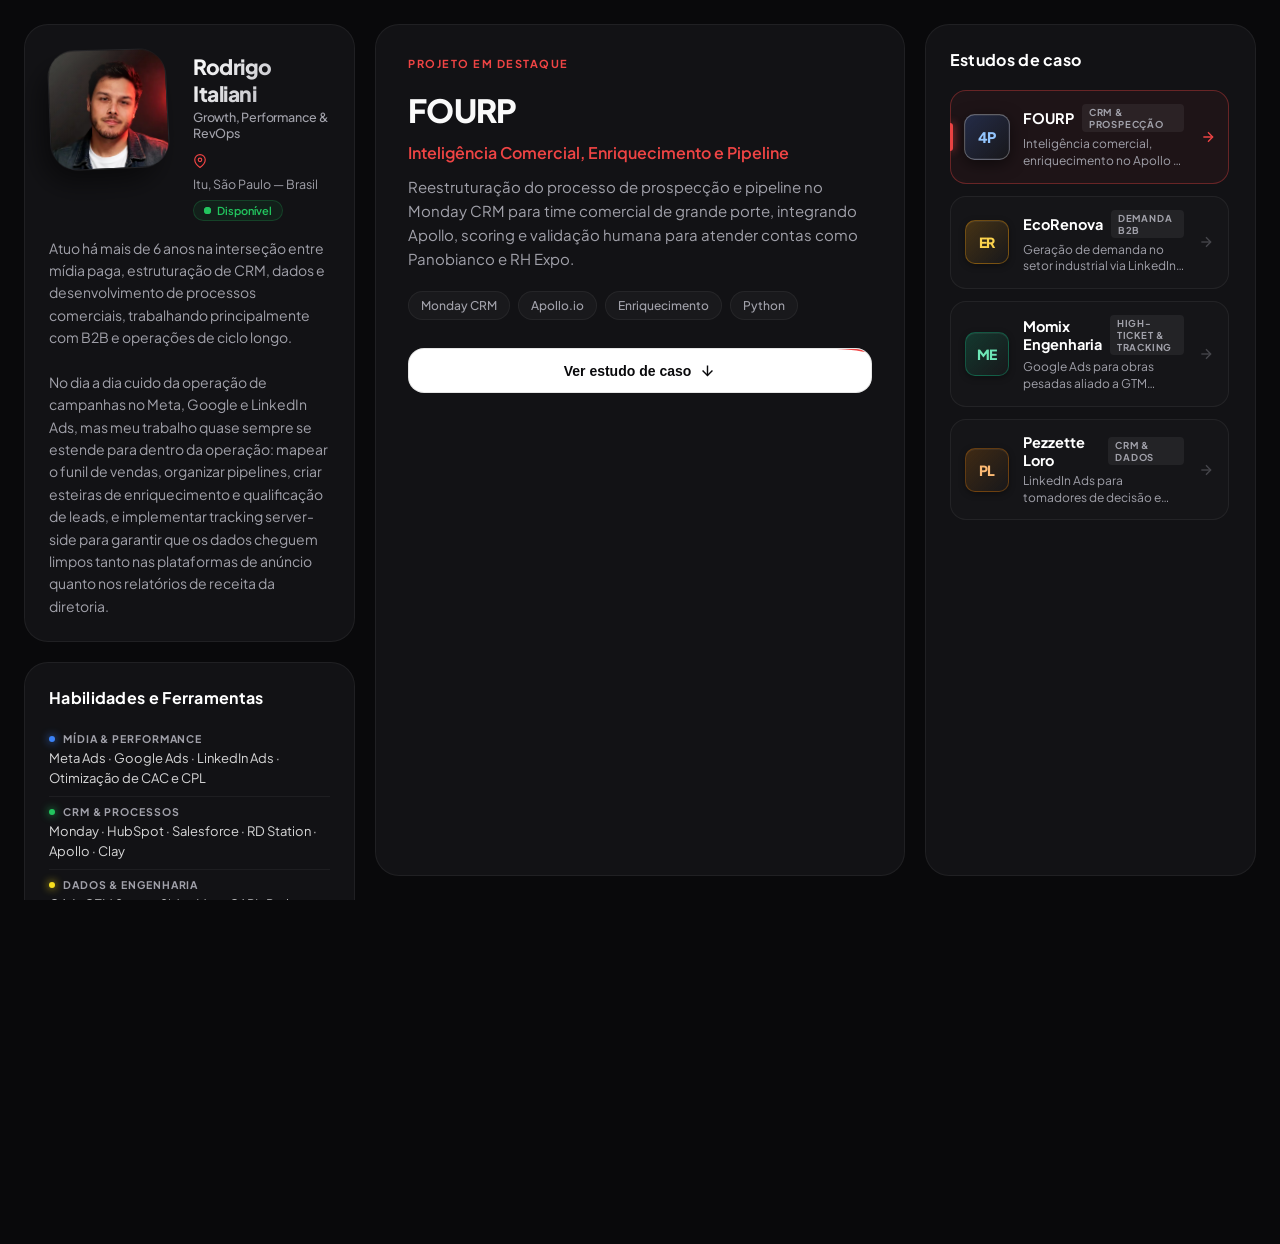
==== commit 16e4eeb5: "fix: add cache buster v2.2 to force reload on GitHub Pages" ====
--- a/index.html
+++ b/index.html
@@ -32,7 +32,7 @@
     <link href="https://fonts.googleapis.com/css2?family=Plus+Jakarta+Sans:wght@300;400;500;600;700;800&display=swap" rel="stylesheet">
 
     <!-- Local Stylesheet -->
-    <link rel="stylesheet" href="index.css">
+    <link rel="stylesheet" href="index.css?v=2.2">
 </head>
 <body>
     <!-- Subtle Animated Background Grid (Deactivated) -->
@@ -513,7 +513,7 @@
     </template>
 
     <!-- Local Script -->
-    <script src="index.js"></script>
+    <script src="index.js?v=2.2"></script>
 </body>
 </html>
 
--- a/index.css
+++ b/index.css
@@ -1067,6 +1067,10 @@
     width: 3px;
     height: 28px;
     background: var(--accent-red);
+    border-radius: 0 4px 4px 0;
+    box-shadow: 0 0 8px var(--accent-red);
+}
+
 /* Monogram Brand Badges (Logos) */
 .project-thumb {
     width: 44px;
